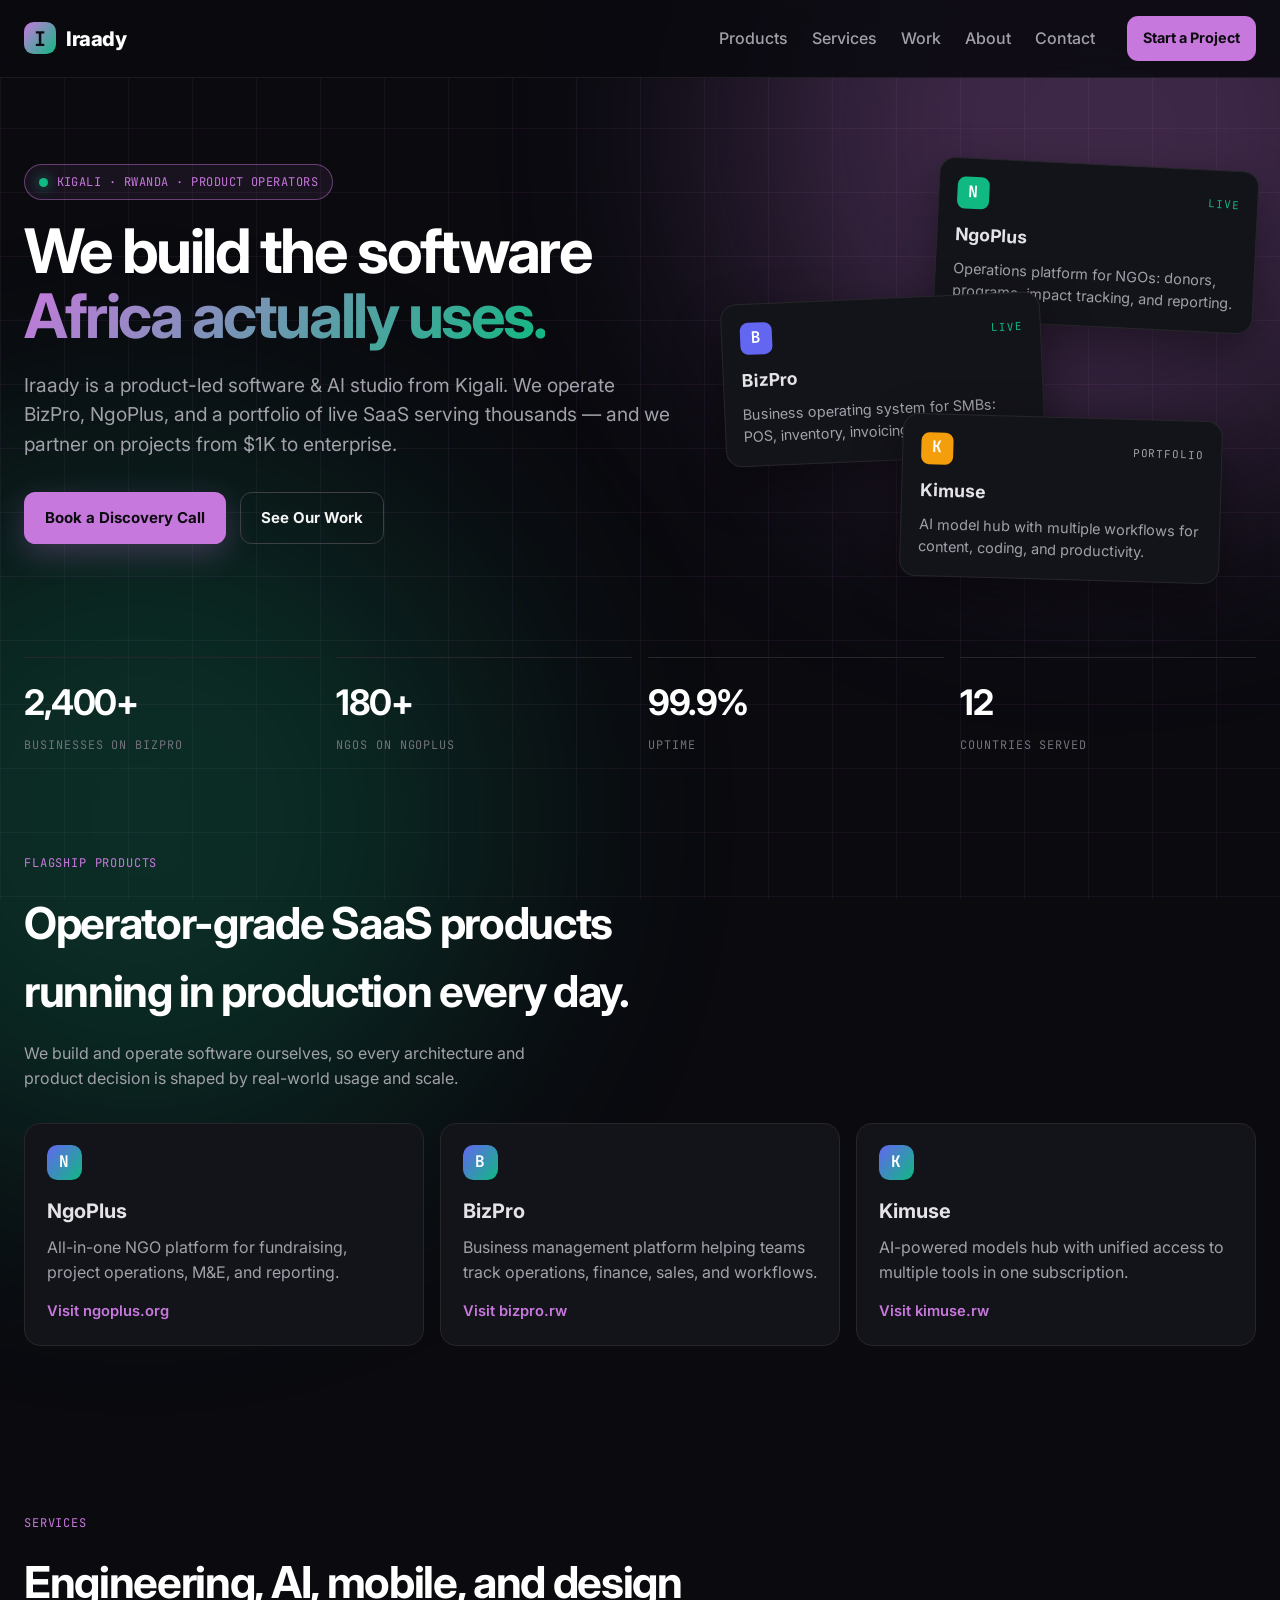
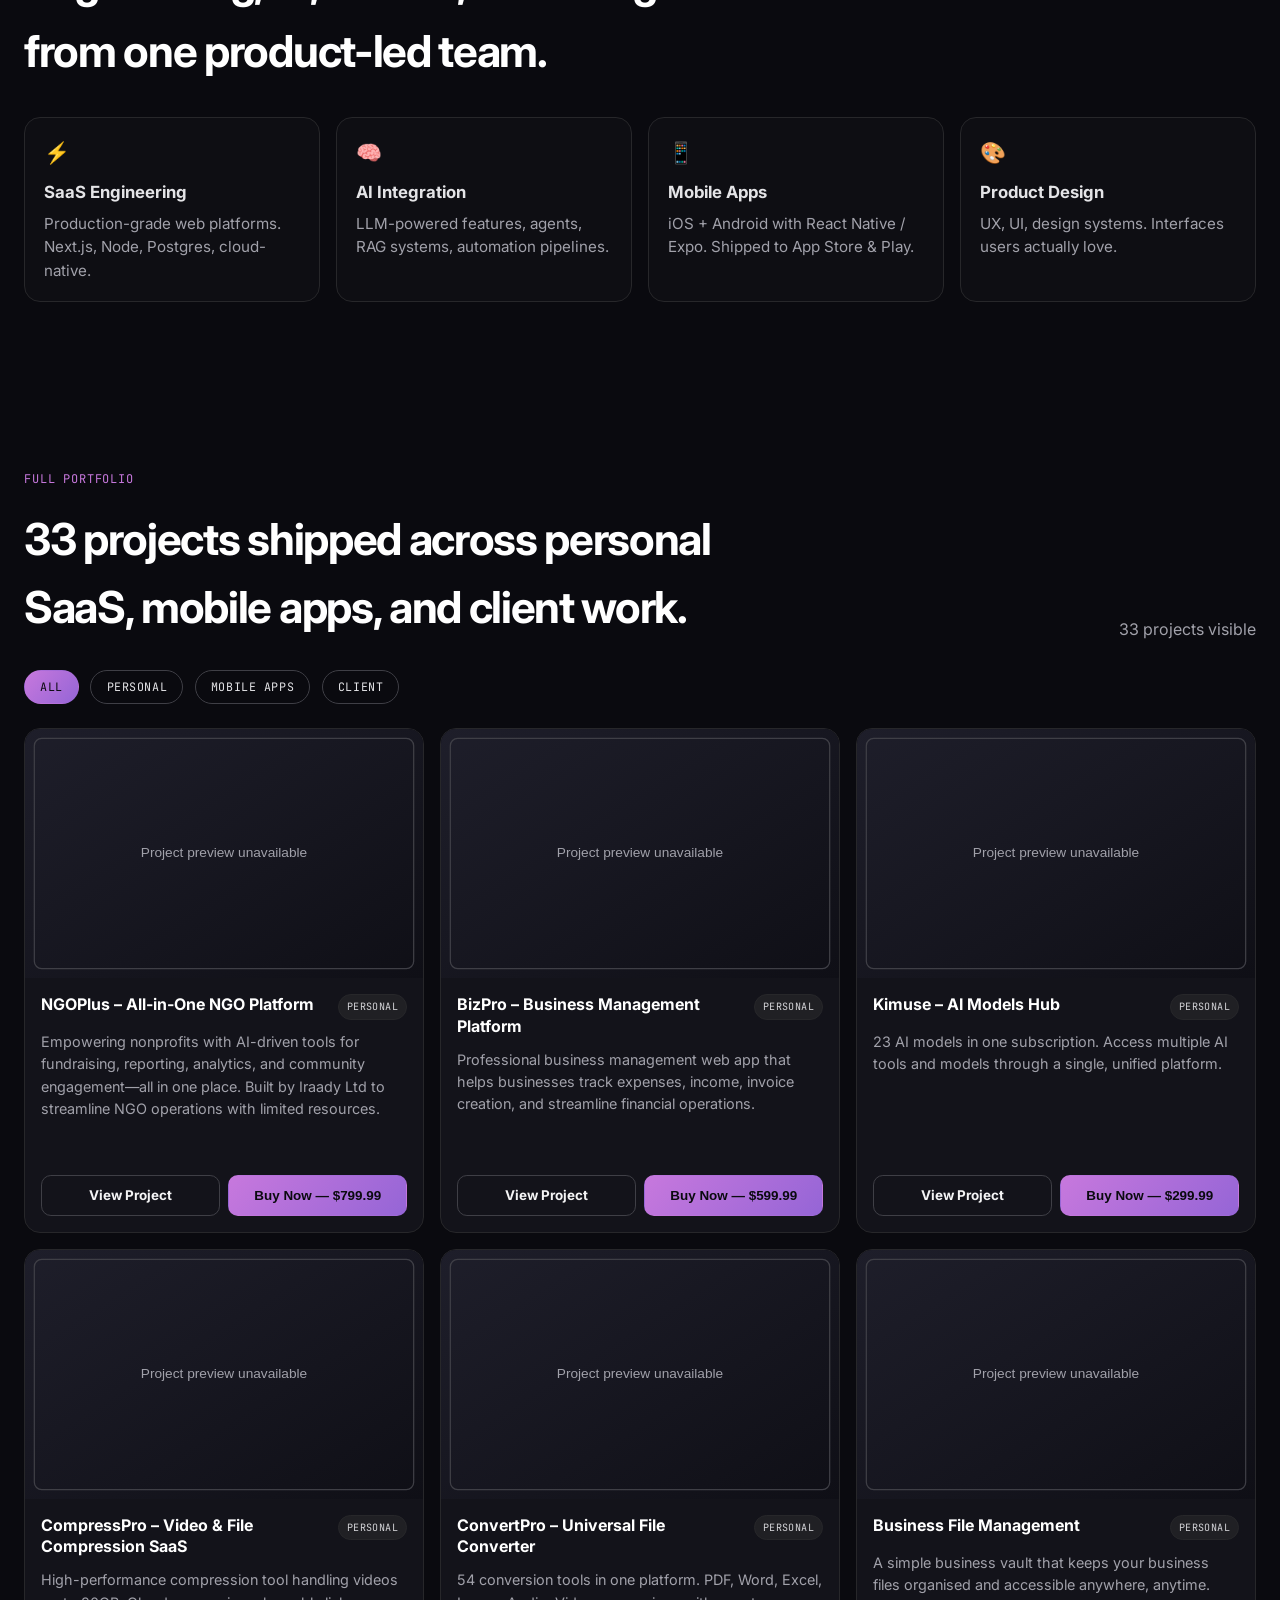
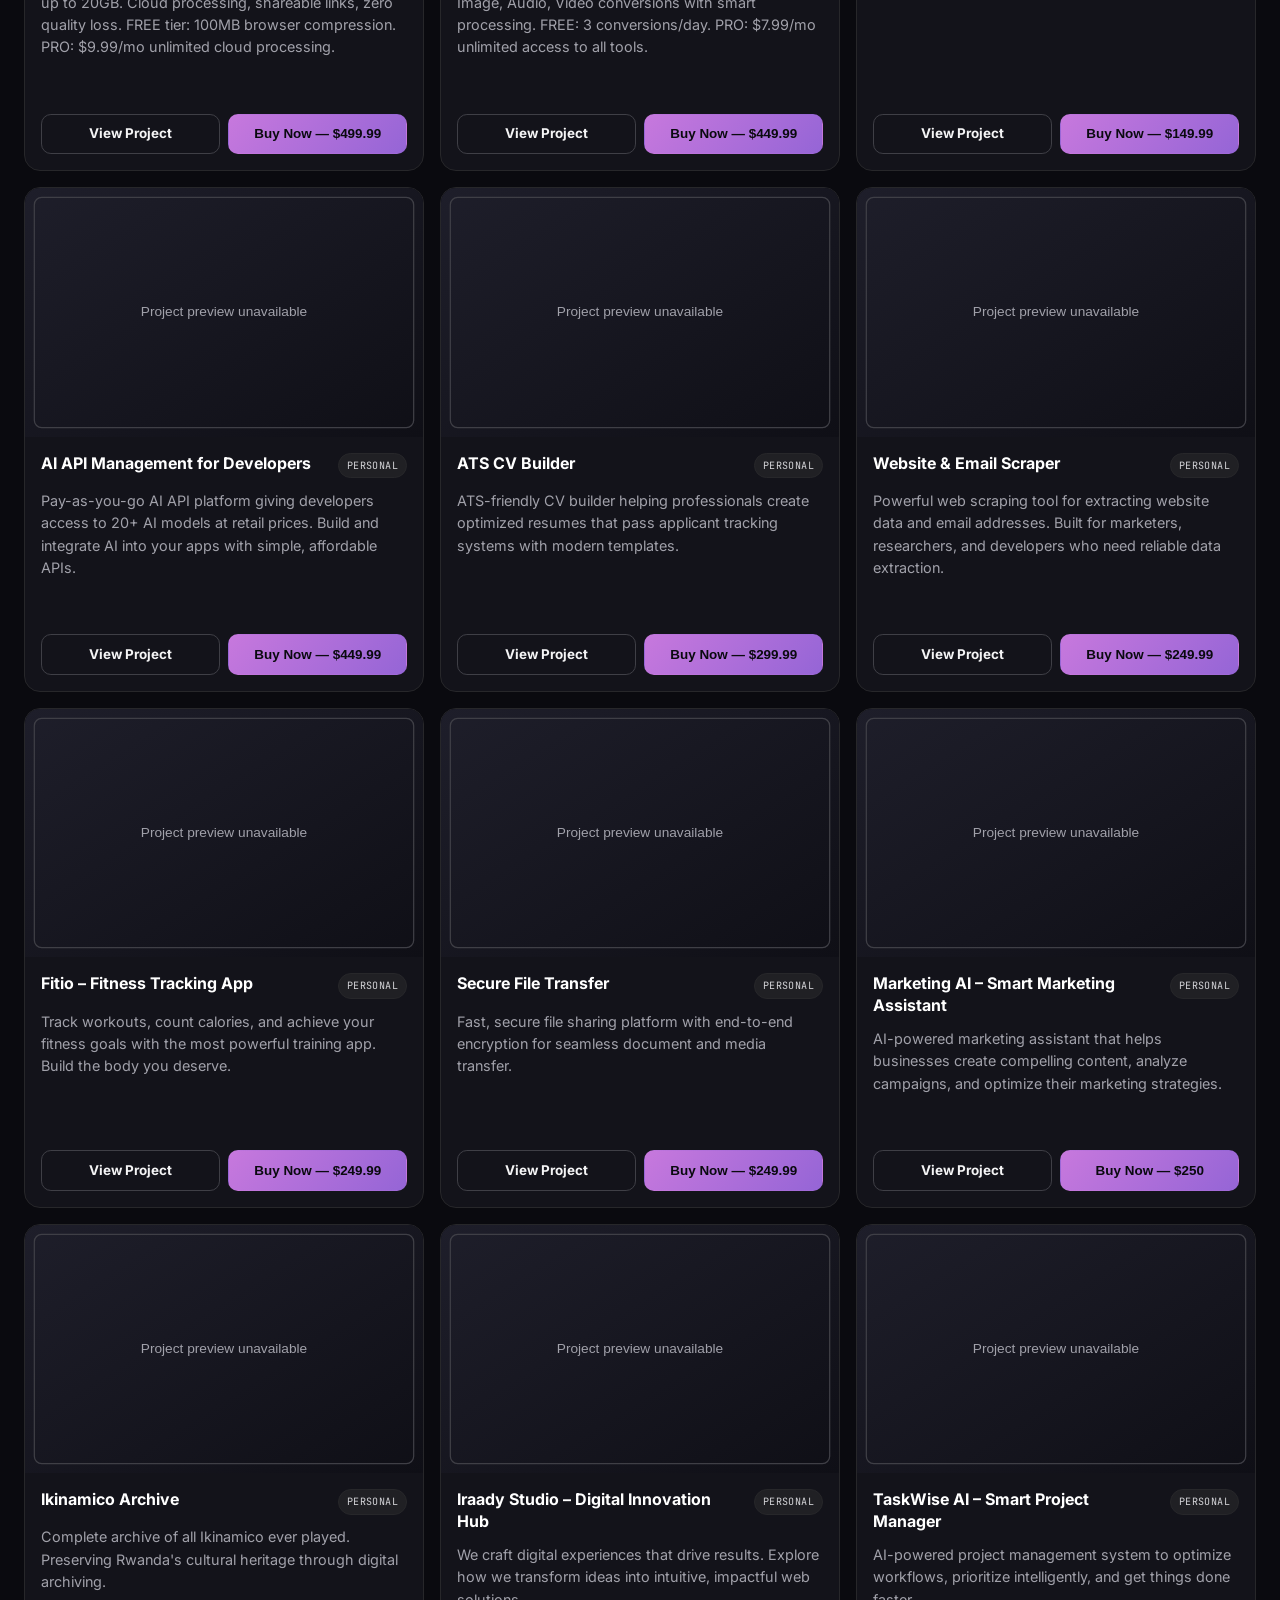
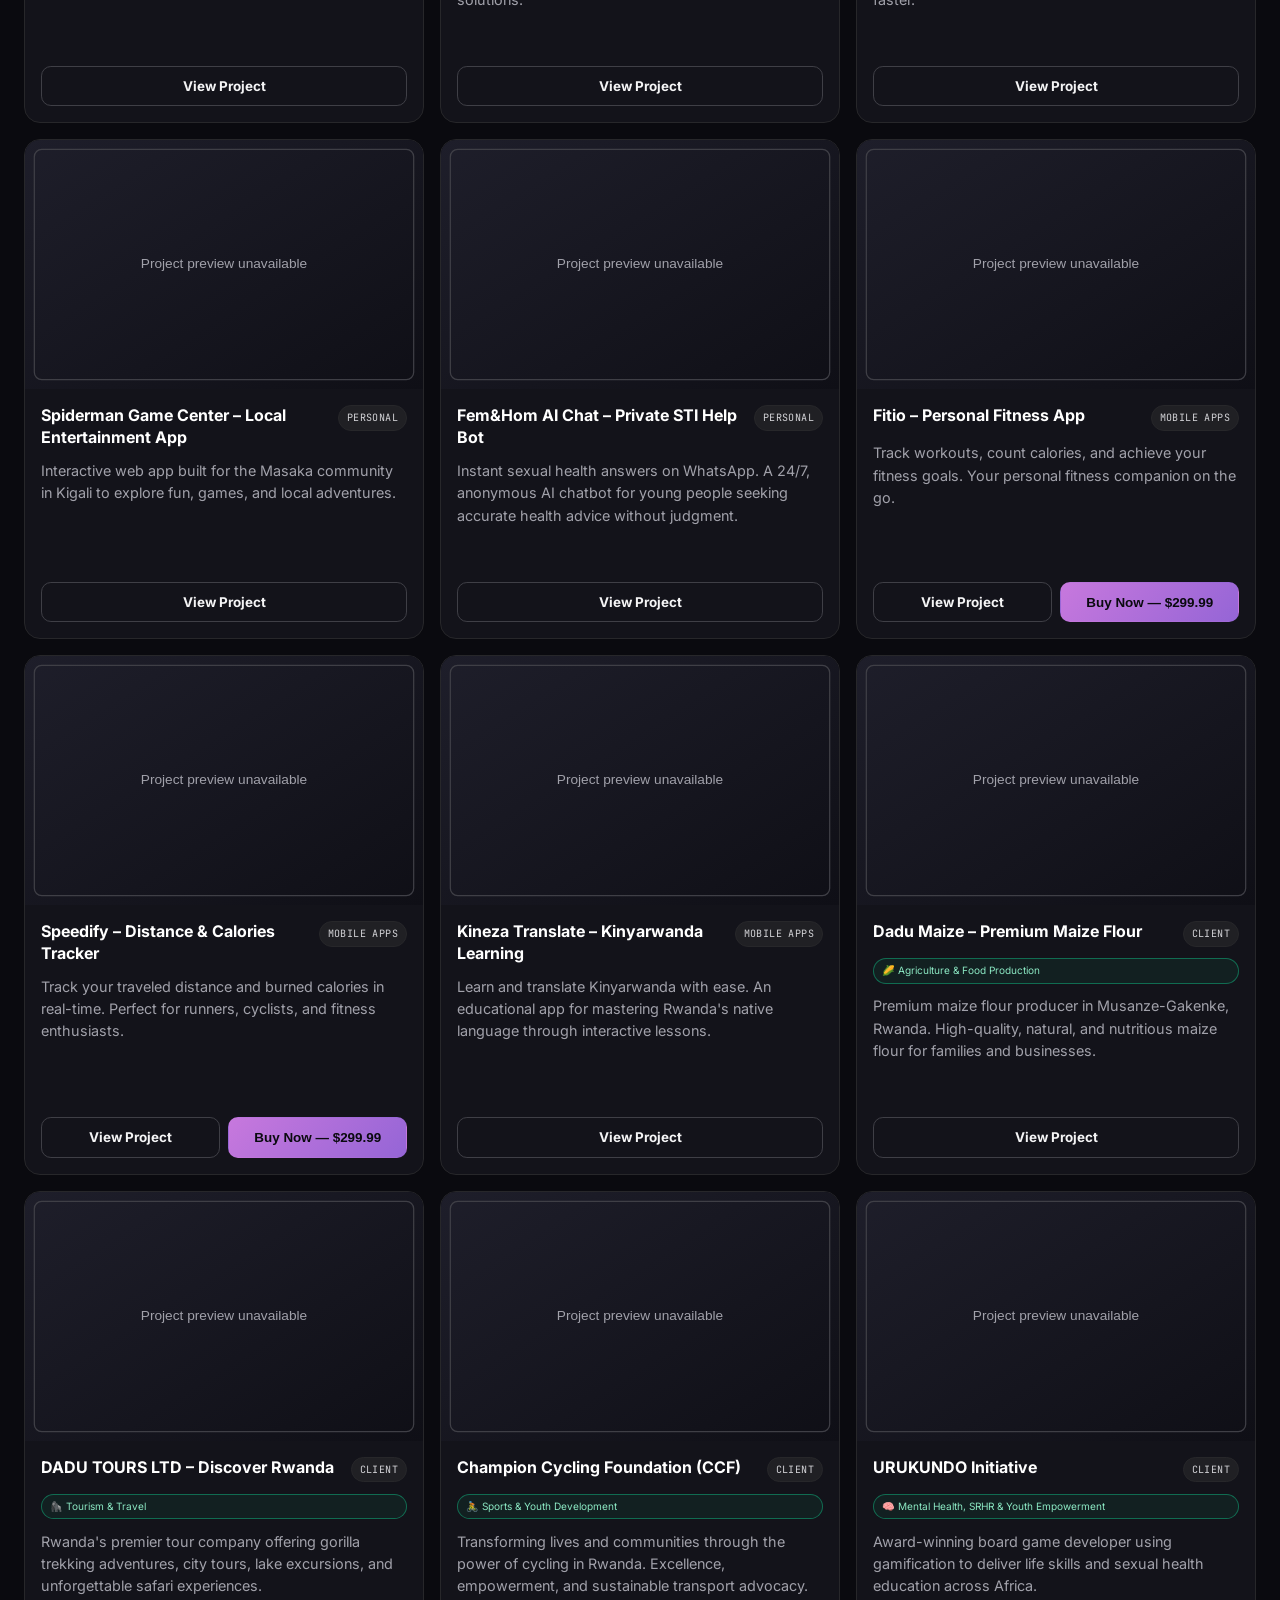
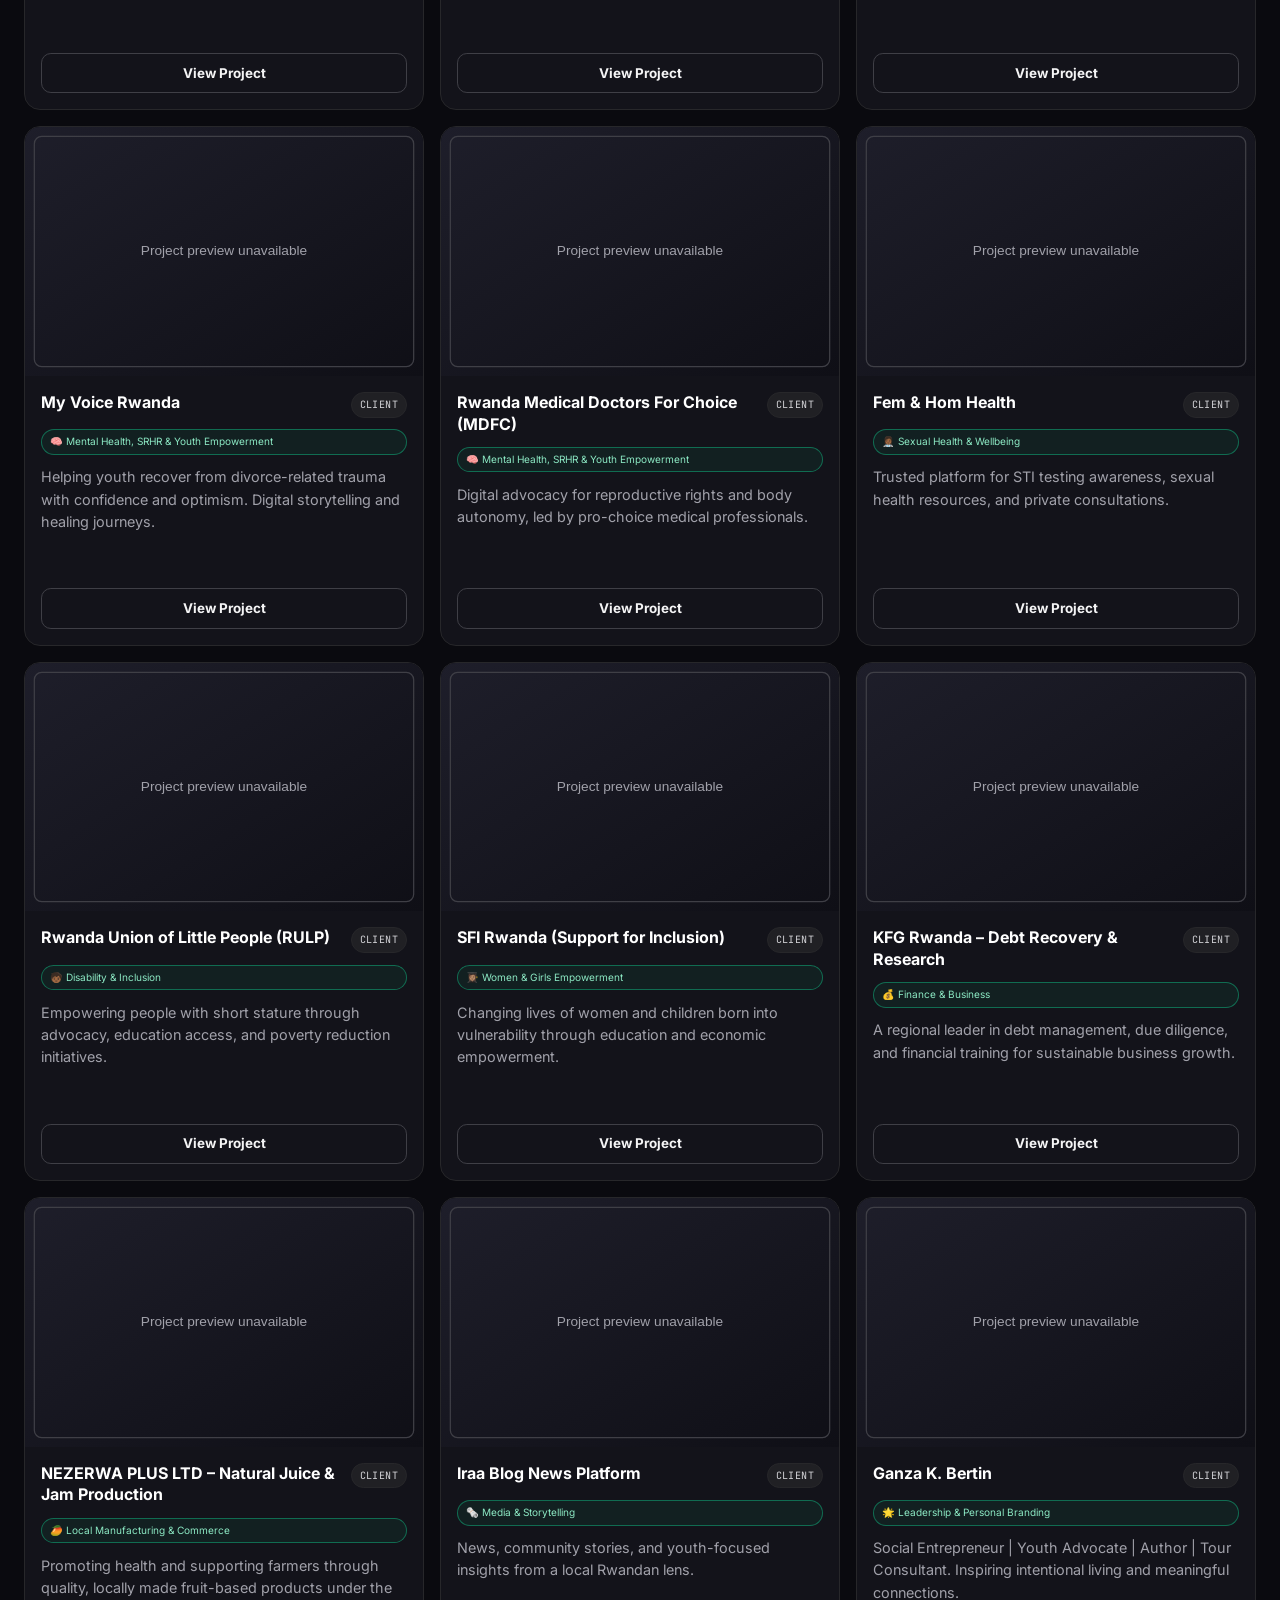
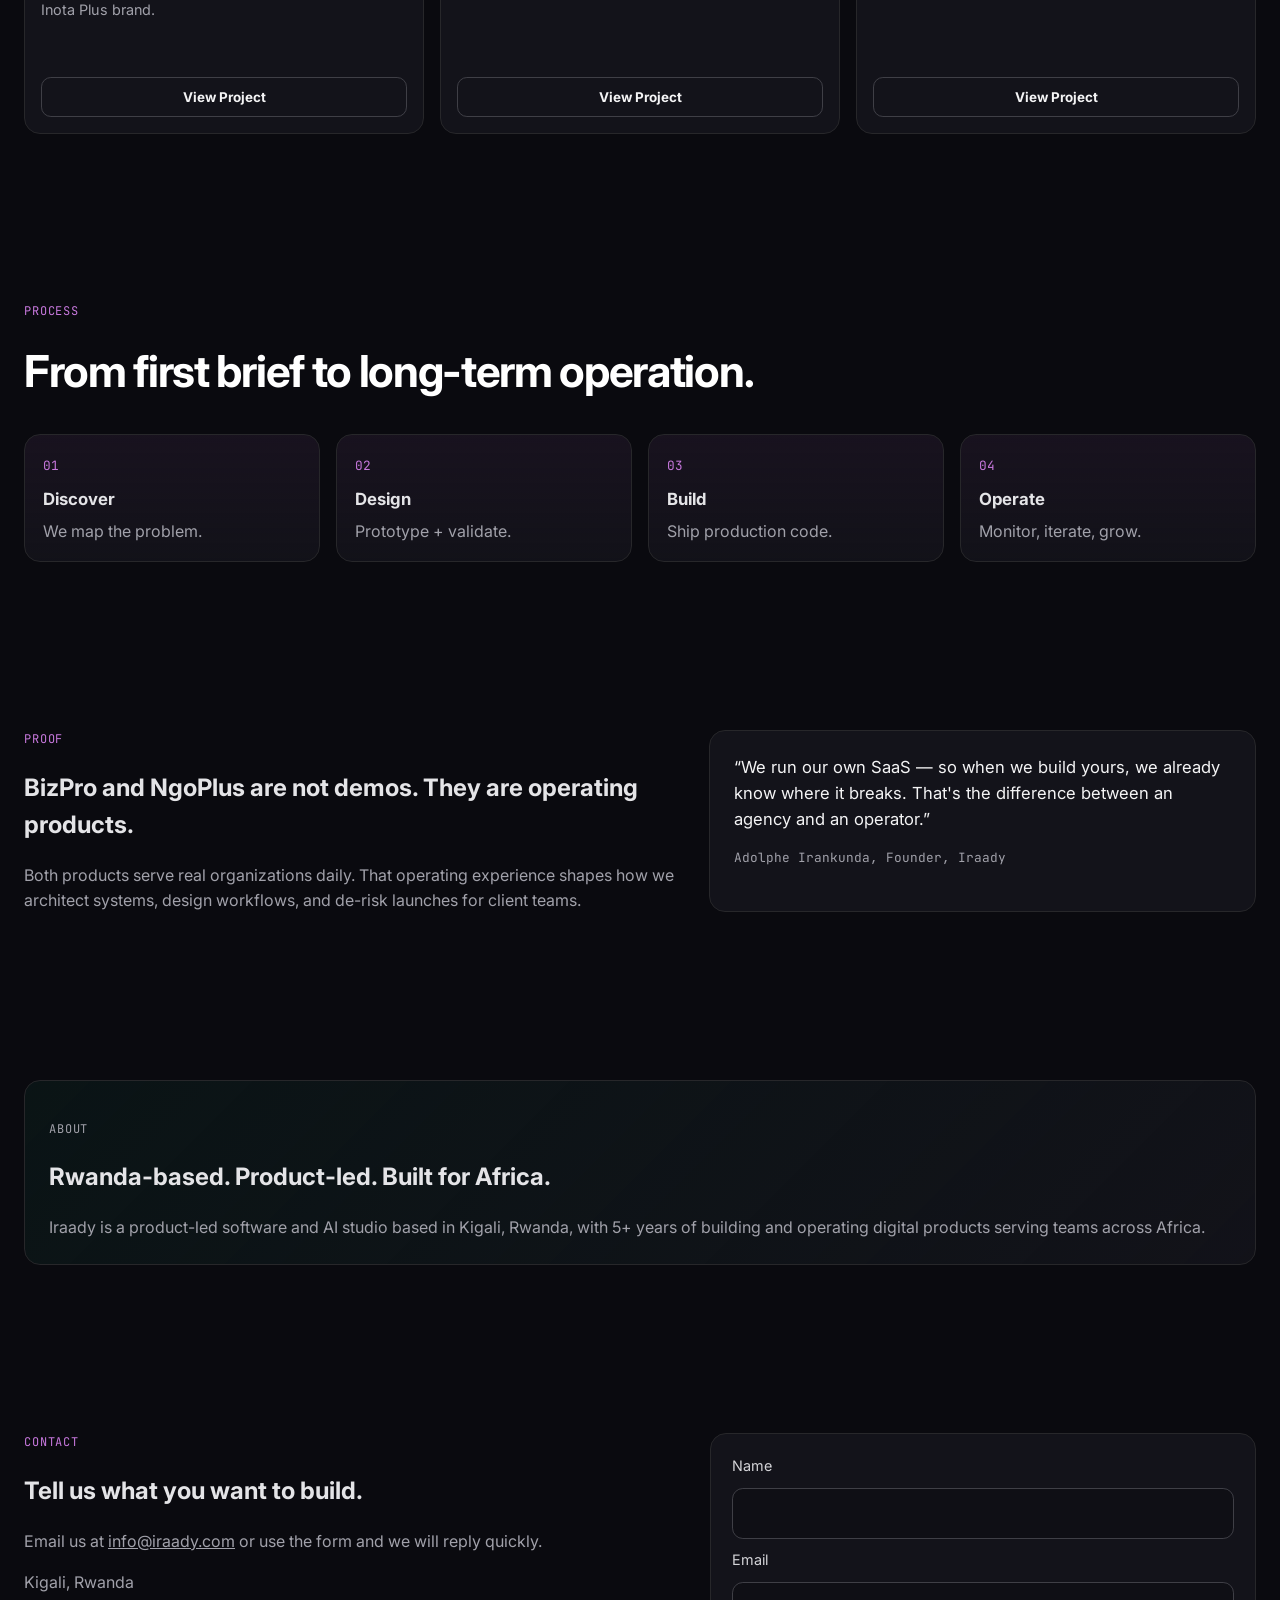
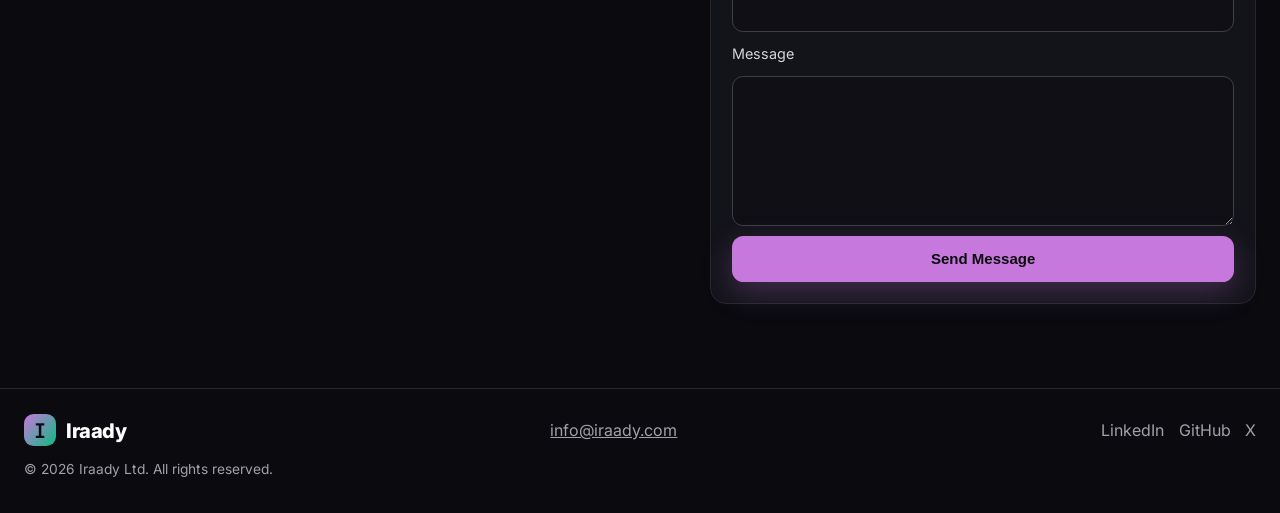
==== site-a-dark/index.html @ 5941754b "build both sites" ====
<!DOCTYPE html>
<html lang="en">
<head>
  <meta charset="UTF-8" />
  <meta name="viewport" content="width=device-width, initial-scale=1.0" />
  <title>Iraady | Dark Operator</title>
  <meta name="description" content="Iraady builds software and AI products used across Africa. Explore flagship SaaS, services, and source code projects." />
  <link rel="preconnect" href="https://fonts.googleapis.com" />
  <link rel="preconnect" href="https://fonts.gstatic.com" crossorigin />
  <link href="https://fonts.googleapis.com/css2?family=Inter:wght@400;500;600;700;800&family=JetBrains+Mono:wght@400;500&display=swap" rel="stylesheet" />
  <link rel="stylesheet" href="styles.css" />
</head>
<body>
  <div class="bg-grid" aria-hidden="true"></div>
  <div class="bg-glow bg-glow-violet" aria-hidden="true"></div>
  <div class="bg-glow bg-glow-emerald" aria-hidden="true"></div>

  <header class="site-header" id="top">
    <div class="container">
      <nav class="site-nav" aria-label="Main navigation">
        <a class="brand" href="#top" aria-label="Iraady home">
          <span class="brand-mark" aria-hidden="true">I</span>
          <span class="brand-text">Iraady</span>
        </a>
        <button class="nav-toggle" type="button" aria-expanded="false" aria-controls="nav-links">Menu</button>
        <div class="nav-links" id="nav-links">
          <a href="#products">Products</a>
          <a href="#services">Services</a>
          <a href="#work">Work</a>
          <a href="#about">About</a>
          <a href="#contact">Contact</a>
        </div>
        <a class="nav-cta" href="#contact">Start a Project</a>
      </nav>
    </div>
  </header>

  <main>
    <section class="hero" id="hero">
      <div class="container hero-grid">
        <div class="hero-copy">
          <p class="eyebrow"><span class="live-dot" aria-hidden="true"></span>Kigali · Rwanda · Product Operators</p>
          <h1>We build the software <span>Africa actually uses.</span></h1>
          <p class="hero-sub">Iraady is a product-led software &amp; AI studio from Kigali. We operate BizPro, NgoPlus, and a portfolio of live SaaS serving thousands — and we partner on projects from $1K to enterprise.</p>
          <div class="hero-actions">
            <a class="btn btn-primary" href="#contact">Book a Discovery Call</a>
            <a class="btn btn-ghost" href="#work">See Our Work</a>
          </div>
        </div>
        <div class="hero-stack" aria-label="Flagship product snapshot">
          <article class="stack-card card-ngo">
            <header>
              <span class="stack-icon">N</span>
              <span class="stack-state">Live</span>
            </header>
            <h2>NgoPlus</h2>
            <p>Operations platform for NGOs: donors, programs, impact tracking, and reporting.</p>
          </article>
          <article class="stack-card card-biz">
            <header>
              <span class="stack-icon">B</span>
              <span class="stack-state">Live</span>
            </header>
            <h2>BizPro</h2>
            <p>Business operating system for SMBs: POS, inventory, invoicing, and payroll.</p>
          </article>
          <article class="stack-card card-kimuse">
            <header>
              <span class="stack-icon">K</span>
              <span class="stack-state muted">Portfolio</span>
            </header>
            <h2>Kimuse</h2>
            <p>AI model hub with multiple workflows for content, coding, and productivity.</p>
          </article>
        </div>
      </div>
    </section>

    <section class="metrics" aria-label="Live business metrics">
      <div class="container metric-grid">
        <article class="metric">
          <h2>2,400+</h2>
          <p>Businesses on BizPro</p>
        </article>
        <article class="metric">
          <h2>180+</h2>
          <p>NGOs on NgoPlus</p>
        </article>
        <article class="metric">
          <h2>99.9%</h2>
          <p>Uptime</p>
        </article>
        <article class="metric">
          <h2>12</h2>
          <p>Countries served</p>
        </article>
      </div>
    </section>

    <section class="section" id="products" aria-labelledby="products-title">
      <div class="container">
        <p class="section-label">Flagship Products</p>
        <div class="section-head">
          <h2 id="products-title">Operator-grade SaaS products running in production every day.</h2>
          <p>We build and operate software ourselves, so every architecture and product decision is shaped by real-world usage and scale.</p>
        </div>
        <div class="products-grid">
          <article class="product-card">
            <div class="product-logo">N</div>
            <h3>NgoPlus</h3>
            <p>All-in-one NGO platform for fundraising, project operations, M&amp;E, and reporting.</p>
            <a href="https://ngoplus.org" target="_blank" rel="noopener noreferrer">Visit ngoplus.org</a>
          </article>
          <article class="product-card">
            <div class="product-logo">B</div>
            <h3>BizPro</h3>
            <p>Business management platform helping teams track operations, finance, sales, and workflows.</p>
            <a href="https://bizpro.rw" target="_blank" rel="noopener noreferrer">Visit bizpro.rw</a>
          </article>
          <article class="product-card">
            <div class="product-logo">K</div>
            <h3>Kimuse</h3>
            <p>AI-powered models hub with unified access to multiple tools in one subscription.</p>
            <a href="https://kimuse.rw" target="_blank" rel="noopener noreferrer">Visit kimuse.rw</a>
          </article>
        </div>
      </div>
    </section>

    <section class="section" id="services" aria-labelledby="services-title">
      <div class="container">
        <p class="section-label">Services</p>
        <div class="section-head">
          <h2 id="services-title">Engineering, AI, mobile, and design from one product-led team.</h2>
        </div>
        <div class="services-grid">
          <article class="service-card">
            <span class="service-icon" aria-hidden="true">⚡</span>
            <h3>SaaS Engineering</h3>
            <p>Production-grade web platforms. Next.js, Node, Postgres, cloud-native.</p>
          </article>
          <article class="service-card">
            <span class="service-icon" aria-hidden="true">🧠</span>
            <h3>AI Integration</h3>
            <p>LLM-powered features, agents, RAG systems, automation pipelines.</p>
          </article>
          <article class="service-card">
            <span class="service-icon" aria-hidden="true">📱</span>
            <h3>Mobile Apps</h3>
            <p>iOS + Android with React Native / Expo. Shipped to App Store &amp; Play.</p>
          </article>
          <article class="service-card">
            <span class="service-icon" aria-hidden="true">🎨</span>
            <h3>Product Design</h3>
            <p>UX, UI, design systems. Interfaces users actually love.</p>
          </article>
        </div>
      </div>
    </section>

    <section class="section portfolio" id="work" aria-labelledby="work-title">
      <div class="container">
        <p class="section-label">Full Portfolio</p>
        <div class="section-head">
          <h2 id="work-title">33 projects shipped across personal SaaS, mobile apps, and client work.</h2>
          <p><span data-project-count>33</span> projects visible</p>
        </div>

        <div class="filter-tabs" role="tablist" aria-label="Project group filters" data-filter-tabs></div>

        <div class="project-grid" data-project-grid></div>
      </div>
    </section>

    <section class="section" id="process" aria-labelledby="process-title">
      <div class="container">
        <p class="section-label">Process</p>
        <div class="section-head">
          <h2 id="process-title">From first brief to long-term operation.</h2>
        </div>
        <ol class="process-grid">
          <li>
            <h3>Discover</h3>
            <p>We map the problem.</p>
          </li>
          <li>
            <h3>Design</h3>
            <p>Prototype + validate.</p>
          </li>
          <li>
            <h3>Build</h3>
            <p>Ship production code.</p>
          </li>
          <li>
            <h3>Operate</h3>
            <p>Monitor, iterate, grow.</p>
          </li>
        </ol>
      </div>
    </section>

    <section class="section" id="proof" aria-labelledby="proof-title">
      <div class="container proof-grid">
        <div>
          <p class="section-label">Proof</p>
          <h2 id="proof-title">BizPro and NgoPlus are not demos. They are operating products.</h2>
          <p class="proof-copy">Both products serve real organizations daily. That operating experience shapes how we architect systems, design workflows, and de-risk launches for client teams.</p>
        </div>
        <blockquote class="testimonial">
          <p>“We run our own SaaS — so when we build yours, we already know where it breaks. That's the difference between an agency and an operator.”</p>
          <cite>Adolphe Irankunda, Founder, Iraady</cite>
        </blockquote>
      </div>
    </section>

    <section class="section" id="about" aria-labelledby="about-title">
      <div class="container about-box">
        <p class="section-label">About</p>
        <h2 id="about-title">Rwanda-based. Product-led. Built for Africa.</h2>
        <p>Iraady is a product-led software and AI studio based in Kigali, Rwanda, with 5+ years of building and operating digital products serving teams across Africa.</p>
      </div>
    </section>

    <section class="section" id="contact" aria-labelledby="contact-title">
      <div class="container contact-grid">
        <div>
          <p class="section-label">Contact</p>
          <h2 id="contact-title">Tell us what you want to build.</h2>
          <p class="contact-copy">Email us at <a href="mailto:info@iraady.com">info@iraady.com</a> or use the form and we will reply quickly.</p>
          <p class="contact-meta">Kigali, Rwanda</p>
        </div>
        <form class="contact-form" id="contact-form" action="mailto:info@iraady.com" method="post" enctype="text/plain">
          <label for="contact-name">Name</label>
          <input id="contact-name" name="name" type="text" required />

          <label for="contact-email">Email</label>
          <input id="contact-email" name="email" type="email" required />

          <label for="contact-message">Message</label>
          <textarea id="contact-message" name="message" rows="5" required></textarea>

          <button type="submit" class="btn btn-primary">Send Message</button>
        </form>
      </div>
    </section>
  </main>

  <footer class="site-footer">
    <div class="container footer-grid">
      <a class="brand" href="#top" aria-label="Iraady home">
        <span class="brand-mark" aria-hidden="true">I</span>
        <span class="brand-text">Iraady</span>
      </a>
      <p><a href="mailto:info@iraady.com">info@iraady.com</a></p>
      <div class="footer-links" aria-label="Social links">
        <a href="https://www.linkedin.com" target="_blank" rel="noopener noreferrer">LinkedIn</a>
        <a href="https://github.com" target="_blank" rel="noopener noreferrer">GitHub</a>
        <a href="https://x.com" target="_blank" rel="noopener noreferrer">X</a>
      </div>
      <p class="copyright">© <span id="current-year"></span> Iraady Ltd. All rights reserved.</p>
    </div>
  </footer>

  <div class="modal" id="checkout-modal" aria-hidden="true" role="dialog" aria-modal="true" aria-labelledby="checkout-title">
    <div class="modal-backdrop" data-modal-close></div>
    <div class="modal-panel">
      <button class="modal-close" type="button" aria-label="Close checkout" data-modal-close>×</button>
      <p class="modal-label">Secure Checkout</p>
      <h2 id="checkout-title">Buy project source code</h2>
      <p class="modal-sub" id="checkout-project">Complete this form to continue to Flutterwave.</p>
      <form id="checkout-form" class="checkout-form">
        <label for="checkout-name">Full name</label>
        <input id="checkout-name" name="name" type="text" autocomplete="name" required />

        <label for="checkout-email">Email</label>
        <input id="checkout-email" name="email" type="email" autocomplete="email" required />

        <label for="checkout-phone">Phone number</label>
        <input id="checkout-phone" name="phone" type="tel" autocomplete="tel" required />

        <button type="submit" class="btn btn-primary" id="checkout-submit">Continue to Payment</button>
      </form>
    </div>
  </div>

  <script id="projects-data" type="application/json">
[
  {
    "id": "ngoplus",
    "group": "Personal",
    "name": "NGOPlus – All-in-One NGO Platform",
    "url": "https://ngoplus.org",
    "description": "Empowering nonprofits with AI-driven tools for fundraising, reporting, analytics, and community engagement—all in one place. Built by Iraady Ltd to streamline NGO operations with limited resources.",
    "image": "https://api.microlink.io/?url=https://ngoplus.org&screenshot=true&meta=false&embed=screenshot.url",
    "techs": [],
    "hasImage": true,
    "price": 799.99
  },
  {
    "id": "bizpro",
    "group": "Personal",
    "name": "BizPro – Business Management Platform",
    "url": "https://bizpro.rw",
    "description": "Professional business management web app that helps businesses track expenses, income, invoice creation, and streamline financial operations.",
    "image": "https://api.microlink.io/?url=https://bizpro.rw&screenshot=true&meta=false&embed=screenshot.url",
    "techs": [],
    "hasImage": true,
    "price": 599.99
  },
  {
    "id": "kimuse",
    "group": "Personal",
    "name": "Kimuse – AI Models Hub",
    "url": "https://kimuse.rw",
    "description": "23 AI models in one subscription. Access multiple AI tools and models through a single, unified platform.",
    "image": "https://api.microlink.io/?url=https://kimuse.rw&screenshot=true&meta=false&embed=screenshot.url",
    "techs": [],
    "hasImage": true,
    "price": 299.99
  },
  {
    "id": "compresspro",
    "group": "Personal",
    "name": "CompressPro – Video & File Compression SaaS",
    "url": "https://compresspro.iraady.com",
    "description": "High-performance compression tool handling videos up to 20GB. Cloud processing, shareable links, zero quality loss. FREE tier: 100MB browser compression. PRO: $9.99/mo unlimited cloud processing.",
    "image": "https://api.microlink.io/?url=https://compresspro.iraady.com&screenshot=true&meta=false&embed=screenshot.url",
    "techs": [],
    "hasImage": true,
    "price": 499.99
  },
  {
    "id": "convertpro",
    "group": "Personal",
    "name": "ConvertPro – Universal File Converter",
    "url": "https://convertpro.iraady.com",
    "description": "54 conversion tools in one platform. PDF, Word, Excel, Image, Audio, Video conversions with smart processing. FREE: 3 conversions/day. PRO: $7.99/mo unlimited access to all tools.",
    "image": "https://api.microlink.io/?url=https://convertpro.iraady.com&screenshot=true&meta=false&embed=screenshot.url",
    "techs": [],
    "hasImage": true,
    "price": 449.99
  },
  {
    "id": "vaultiraady",
    "group": "Personal",
    "name": "Business File Management",
    "url": "https://vault.iraady.com/",
    "description": "A simple business vault that keeps your business files organised and accessible anywhere, anytime.",
    "image": "https://api.microlink.io/?url=https://vault.iraady.com/&screenshot=true&meta=false&embed=screenshot.url",
    "techs": [],
    "hasImage": true,
    "price": 149.99
  },
  {
    "id": "apiiraady",
    "group": "Personal",
    "name": "AI API Management for Developers",
    "url": "https://api.iraady.com",
    "description": "Pay-as-you-go AI API platform giving developers access to 20+ AI models at retail prices. Build and integrate AI into your apps with simple, affordable APIs.",
    "image": "https://api.microlink.io/?url=https://api.iraady.com&screenshot=true&meta=false&embed=screenshot.url",
    "techs": [],
    "hasImage": true,
    "price": 449.99
  },
  {
    "id": "cviraady",
    "group": "Personal",
    "name": "ATS CV Builder",
    "url": "https://cv.iraady.com",
    "description": "ATS-friendly CV builder helping professionals create optimized resumes that pass applicant tracking systems with modern templates.",
    "image": "https://api.microlink.io/?url=https://cv.iraady.com&screenshot=true&meta=false&embed=screenshot.url",
    "techs": [],
    "hasImage": true,
    "price": 299.99
  },
  {
    "id": "scrapeiraady",
    "group": "Personal",
    "name": "Website & Email Scraper",
    "url": "https://scrape.iraady.com/",
    "description": "Powerful web scraping tool for extracting website data and email addresses. Built for marketers, researchers, and developers who need reliable data extraction.",
    "image": "https://api.microlink.io/?url=https://scrape.iraady.com/&screenshot=true&meta=false&embed=screenshot.url",
    "techs": [],
    "hasImage": true,
    "price": 249.99
  },
  {
    "id": "fitio",
    "group": "Personal",
    "name": "Fitio – Fitness Tracking App",
    "url": "https://fitio.iraady.com/",
    "description": "Track workouts, count calories, and achieve your fitness goals with the most powerful training app. Build the body you deserve.",
    "image": "https://api.microlink.io/?url=https://fitio.iraady.com/&screenshot=true&meta=false&embed=screenshot.url",
    "techs": [],
    "hasImage": true,
    "price": 249.99
  },
  {
    "id": "transferiraady",
    "group": "Personal",
    "name": "Secure File Transfer",
    "url": "https://transfer.iraady.com",
    "description": "Fast, secure file sharing platform with end-to-end encryption for seamless document and media transfer.",
    "image": "https://api.microlink.io/?url=https://transfer.iraady.com&screenshot=true&meta=false&embed=screenshot.url",
    "techs": [],
    "hasImage": true,
    "price": 249.99
  },
  {
    "id": "marketingai",
    "group": "Personal",
    "name": "Marketing AI – Smart Marketing Assistant",
    "url": "https://marketingai.iraady.com/",
    "description": "AI-powered marketing assistant that helps businesses create compelling content, analyze campaigns, and optimize their marketing strategies.",
    "image": "https://api.microlink.io/?url=https://marketingai.iraady.com/&screenshot=true&meta=false&embed=screenshot.url",
    "techs": [],
    "hasImage": true,
    "price": 250
  },
  {
    "id": "ikinamico",
    "group": "Personal",
    "name": "Ikinamico Archive",
    "url": "https://ikinamico.iraady.com/",
    "description": "Complete archive of all Ikinamico ever played. Preserving Rwanda's cultural heritage through digital archiving.",
    "image": "https://api.microlink.io/?url=https://ikinamico.iraady.com/&screenshot=true&meta=false&embed=screenshot.url",
    "techs": [],
    "hasImage": true
  },
  {
    "id": "iraadystudio",
    "group": "Personal",
    "name": "Iraady Studio – Digital Innovation Hub",
    "url": "https://iraady.app.kimuse.rw",
    "description": "We craft digital experiences that drive results. Explore how we transform ideas into intuitive, impactful web solutions.",
    "image": "https://api.microlink.io/?url=https://iraady.app.kimuse.rw&screenshot=true&meta=false&embed=screenshot.url",
    "techs": [],
    "hasImage": true
  },
  {
    "id": "taskwiseai",
    "group": "Personal",
    "name": "TaskWise AI – Smart Project Manager",
    "url": "https://task-wise-ai-production.vercel.app",
    "description": "AI-powered project management system to optimize workflows, prioritize intelligently, and get things done faster.",
    "image": "https://api.microlink.io/?url=https://task-wise-ai-production.vercel.app&screenshot=true&meta=false&embed=screenshot.url",
    "techs": [],
    "hasImage": true
  },
  {
    "id": "spidermangame",
    "group": "Personal",
    "name": "Spiderman Game Center – Local Entertainment App",
    "url": "https://spiderman-masaka.vercel.app",
    "description": "Interactive web app built for the Masaka community in Kigali to explore fun, games, and local adventures.",
    "image": "https://api.microlink.io/?url=https://spiderman-masaka.vercel.app&screenshot=true&meta=false&embed=screenshot.url",
    "techs": [],
    "hasImage": true
  },
  {
    "id": "femhomchat",
    "group": "Personal",
    "name": "Fem&Hom AI Chat – Private STI Help Bot",
    "url": "https://landingpagechatbot-k587arcm7-adolphe-irankundas-projects.vercel.app/",
    "description": "Instant sexual health answers on WhatsApp. A 24/7, anonymous AI chatbot for young people seeking accurate health advice without judgment.",
    "image": "https://api.microlink.io/?url=https://landingpagechatbot-k587arcm7-adolphe-irankundas-projects.vercel.app/&screenshot=true&meta=false&embed=screenshot.url",
    "techs": [],
    "hasImage": true
  },
  {
    "id": "fitio-mobile",
    "group": "Mobile Apps",
    "name": "Fitio – Personal Fitness App",
    "url": "https://play.google.com/store/apps/details?id=com.fitio.app",
    "description": "Track workouts, count calories, and achieve your fitness goals. Your personal fitness companion on the go.",
    "image": "https://api.microlink.io/?url=https://fitio.iraady.com/&screenshot=true&meta=false&embed=screenshot.url",
    "techs": [],
    "hasImage": true,
    "price": 299.99
  },
  {
    "id": "speedify",
    "group": "Mobile Apps",
    "name": "Speedify – Distance & Calories Tracker",
    "url": "https://play.google.com/store/apps/details?id=com.distancetracker.app",
    "description": "Track your traveled distance and burned calories in real-time. Perfect for runners, cyclists, and fitness enthusiasts.",
    "image": "https://api.microlink.io/?url=https://play.google.com/store/apps/details?id=com.distancetracker.app&screenshot=true&meta=false&embed=screenshot.url",
    "techs": [],
    "hasImage": true,
    "price": 299.99
  },
  {
    "id": "kineza",
    "group": "Mobile Apps",
    "name": "Kineza Translate – Kinyarwanda Learning",
    "url": "https://play.google.com/store/apps/details?id=com.adolphe350.kinezaapp",
    "description": "Learn and translate Kinyarwanda with ease. An educational app for mastering Rwanda's native language through interactive lessons.",
    "image": "https://api.microlink.io/?url=https://play.google.com/store/apps/details?id=com.adolphe350.kinezaapp&screenshot=true&meta=false&embed=screenshot.url",
    "techs": [],
    "hasImage": true
  },
  {
    "id": "dadumaize",
    "group": "Client",
    "niche": "🌽 Agriculture & Food Production",
    "name": "Dadu Maize – Premium Maize Flour",
    "url": "https://dadu.iraady.com",
    "description": "Premium maize flour producer in Musanze-Gakenke, Rwanda. High-quality, natural, and nutritious maize flour for families and businesses.",
    "image": "https://api.microlink.io/?url=https://dadu.iraady.com&screenshot=true&meta=false&embed=screenshot.url",
    "techs": [],
    "hasImage": true
  },
  {
    "id": "dadutours",
    "group": "Client",
    "niche": "🦍 Tourism & Travel",
    "name": "DADU TOURS LTD – Discover Rwanda",
    "url": "https://dadutours.iraady.com",
    "description": "Rwanda's premier tour company offering gorilla trekking adventures, city tours, lake excursions, and unforgettable safari experiences.",
    "image": "https://api.microlink.io/?url=https://dadutours.iraady.com&screenshot=true&meta=false&embed=screenshot.url",
    "techs": [],
    "hasImage": true
  },
  {
    "id": "ccfrwanda",
    "group": "Client",
    "niche": "🚴 Sports & Youth Development",
    "name": "Champion Cycling Foundation (CCF)",
    "url": "https://ccfrwanda.iraady.com",
    "description": "Transforming lives and communities through the power of cycling in Rwanda. Excellence, empowerment, and sustainable transport advocacy.",
    "image": "https://api.microlink.io/?url=https://ccfrwanda.iraady.com&screenshot=true&meta=false&embed=screenshot.url",
    "techs": [],
    "hasImage": true
  },
  {
    "id": "urukundo",
    "group": "Client",
    "niche": "🧠 Mental Health, SRHR & Youth Empowerment",
    "name": "URUKUNDO Initiative",
    "url": "https://urukundoinitiative.com",
    "description": "Award-winning board game developer using gamification to deliver life skills and sexual health education across Africa.",
    "image": "https://api.microlink.io/?url=https://urukundoinitiative.com&screenshot=true&meta=false&embed=screenshot.url",
    "techs": [],
    "hasImage": true
  },
  {
    "id": "myvoicerwanda",
    "group": "Client",
    "niche": "🧠 Mental Health, SRHR & Youth Empowerment",
    "name": "My Voice Rwanda",
    "url": "https://myvoice.org.rw",
    "description": "Helping youth recover from divorce-related trauma with confidence and optimism. Digital storytelling and healing journeys.",
    "image": "https://api.microlink.io/?url=https://myvoice.org.rw&screenshot=true&meta=false&embed=screenshot.url",
    "techs": [],
    "hasImage": true
  },
  {
    "id": "mdfc",
    "group": "Client",
    "niche": "🧠 Mental Health, SRHR & Youth Empowerment",
    "name": "Rwanda Medical Doctors For Choice (MDFC)",
    "url": "https://medicaldoctorsforchoice.org",
    "description": "Digital advocacy for reproductive rights and body autonomy, led by pro-choice medical professionals.",
    "image": "https://api.microlink.io/?url=https://medicaldoctorsforchoice.org&screenshot=true&meta=false&embed=screenshot.url",
    "techs": [],
    "hasImage": true
  },
  {
    "id": "femhomhealth",
    "group": "Client",
    "niche": "👩🏾‍⚕️ Sexual Health & Wellbeing",
    "name": "Fem & Hom Health",
    "url": "https://landingpagechatbot-git-main-adolphe-irankundas-projects.vercel.app/",
    "description": "Trusted platform for STI testing awareness, sexual health resources, and private consultations.",
    "image": "https://api.microlink.io/?url=https://landingpagechatbot-git-main-adolphe-irankundas-projects.vercel.app/&screenshot=true&meta=false&embed=screenshot.url",
    "techs": [],
    "hasImage": true
  },
  {
    "id": "rulp",
    "group": "Client",
    "niche": "🧒🏾 Disability & Inclusion",
    "name": "Rwanda Union of Little People (RULP)",
    "url": "https://rulprwanda.org",
    "description": "Empowering people with short stature through advocacy, education access, and poverty reduction initiatives.",
    "image": "https://api.microlink.io/?url=https://rulprwanda.org&screenshot=true&meta=false&embed=screenshot.url",
    "techs": [],
    "hasImage": true
  },
  {
    "id": "sfi",
    "group": "Client",
    "niche": "👩🏽‍🎓 Women & Girls Empowerment",
    "name": "SFI Rwanda (Support for Inclusion)",
    "url": "https://sfirwanda.org",
    "description": "Changing lives of women and children born into vulnerability through education and economic empowerment.",
    "image": "https://api.microlink.io/?url=https://sfirwanda.org&screenshot=true&meta=false&embed=screenshot.url",
    "techs": [],
    "hasImage": true
  },
  {
    "id": "kfgrwanda",
    "group": "Client",
    "niche": "💰 Finance & Business",
    "name": "KFG Rwanda – Debt Recovery & Research",
    "url": "https://kfgrwanda.com",
    "description": "A regional leader in debt management, due diligence, and financial training for sustainable business growth.",
    "image": "https://api.microlink.io/?url=https://kfgrwanda.com&screenshot=true&meta=false&embed=screenshot.url",
    "techs": [],
    "hasImage": true
  },
  {
    "id": "nezerwaplus",
    "group": "Client",
    "niche": "🥭 Local Manufacturing & Commerce",
    "name": "NEZERWA PLUS LTD – Natural Juice & Jam Production",
    "url": "https://nezerwaplus.com",
    "description": "Promoting health and supporting farmers through quality, locally made fruit-based products under the Inota Plus brand.",
    "image": "https://api.microlink.io/?url=https://nezerwaplus.com&screenshot=true&meta=false&embed=screenshot.url",
    "techs": [],
    "hasImage": true
  },
  {
    "id": "iraablog",
    "group": "Client",
    "niche": "🗞️ Media & Storytelling",
    "name": "Iraa Blog News Platform",
    "url": "https://iraablog.com",
    "description": "News, community stories, and youth-focused insights from a local Rwandan lens.",
    "image": "https://api.microlink.io/?url=https://iraablog.com&screenshot=true&meta=false&embed=screenshot.url",
    "techs": [],
    "hasImage": true
  },
  {
    "id": "ganzabertin",
    "group": "Client",
    "niche": "🌟 Leadership & Personal Branding",
    "name": "Ganza K. Bertin",
    "url": "https://bganza.com/",
    "description": "Social Entrepreneur | Youth Advocate | Author | Tour Consultant. Inspiring intentional living and meaningful connections.",
    "image": "https://api.microlink.io/?url=https://bganza.com/&screenshot=true&meta=false&embed=screenshot.url",
    "techs": [],
    "hasImage": true
  }
]
  </script>
  <script src="https://checkout.flutterwave.com/v3.js"></script>
  <script src="app.js" defer></script>
</body>
</html>
---- site-a-dark/styles.css ----
:root {
  --bg: #0a0a0f;
  --card: #13131a;
  --border: #27272a;
  --text: #e4e4e7;
  --muted: #a1a1aa;
  --violet: #c778dd;
  --emerald: #10b981;
  --radius: 16px;
}

* {
  box-sizing: border-box;
}

html {
  scroll-behavior: smooth;
}

body {
  margin: 0;
  font-family: "Inter", sans-serif;
  color: var(--text);
  background: var(--bg);
  line-height: 1.55;
  overflow-x: hidden;
}

a {
  color: inherit;
}

img {
  max-width: 100%;
  display: block;
}

.bg-grid {
  position: fixed;
  inset: 0;
  z-index: -3;
  background-image:
    linear-gradient(rgba(199, 120, 221, 0.07) 1px, transparent 1px),
    linear-gradient(90deg, rgba(199, 120, 221, 0.07) 1px, transparent 1px);
  background-size: 64px 64px;
  pointer-events: none;
}

.bg-glow {
  position: fixed;
  width: 720px;
  height: 720px;
  border-radius: 50%;
  filter: blur(130px);
  opacity: 0.28;
  z-index: -2;
  pointer-events: none;
}

.bg-glow-violet {
  top: -230px;
  right: -180px;
  background: var(--violet);
}

.bg-glow-emerald {
  bottom: -280px;
  left: -220px;
  background: var(--emerald);
  opacity: 0.2;
}

.container {
  width: min(1260px, 100% - 3rem);
  margin: 0 auto;
}

.section {
  padding: 5.25rem 0;
}

.site-header {
  position: sticky;
  top: 0;
  z-index: 50;
  background: rgba(10, 10, 15, 0.88);
  border-bottom: 1px solid rgba(39, 39, 42, 0.7);
  backdrop-filter: blur(10px);
}

.site-nav {
  display: flex;
  align-items: center;
  gap: 1rem;
  padding: 1rem 0;
}

.brand {
  display: inline-flex;
  align-items: center;
  gap: 0.62rem;
  text-decoration: none;
  font-weight: 800;
  letter-spacing: -0.02em;
  font-size: 1.26rem;
  color: #ffffff;
}

.brand-mark {
  width: 2rem;
  height: 2rem;
  border-radius: 0.6rem;
  display: grid;
  place-items: center;
  color: #0a0a0f;
  font-family: "JetBrains Mono", monospace;
  font-weight: 700;
  background: linear-gradient(130deg, var(--violet), var(--emerald));
}

.nav-toggle {
  margin-left: auto;
  background: transparent;
  border: 1px solid var(--border);
  color: var(--text);
  border-radius: 0.6rem;
  padding: 0.45rem 0.75rem;
  font-family: "JetBrains Mono", monospace;
  font-size: 0.74rem;
  letter-spacing: 0.06em;
  text-transform: uppercase;
  display: none;
}

.nav-links {
  margin-left: auto;
  display: flex;
  align-items: center;
  gap: 1.5rem;
}

.nav-links a {
  text-decoration: none;
  color: var(--muted);
  font-weight: 500;
  transition: color 0.2s ease;
}

.nav-links a:hover,
.nav-links a:focus-visible {
  color: #ffffff;
}

.nav-cta {
  margin-left: 1rem;
  background: var(--violet);
  color: #0a0a0f;
  border-radius: 0.7rem;
  text-decoration: none;
  padding: 0.7rem 1rem;
  font-weight: 700;
  font-size: 0.9rem;
  transition: transform 0.2s ease, box-shadow 0.2s ease;
}

.nav-cta:hover,
.nav-cta:focus-visible {
  transform: translateY(-1px);
  box-shadow: 0 12px 24px rgba(199, 120, 221, 0.27);
}

.hero {
  padding: 5.4rem 0 3.4rem;
}

.hero-grid {
  display: grid;
  grid-template-columns: 1.1fr 0.9fr;
  gap: 3rem;
  align-items: start;
}

.eyebrow {
  display: inline-flex;
  align-items: center;
  gap: 0.56rem;
  border: 1px solid rgba(199, 120, 221, 0.45);
  background: rgba(199, 120, 221, 0.08);
  color: var(--violet);
  font-family: "JetBrains Mono", monospace;
  font-size: 0.75rem;
  letter-spacing: 0.04em;
  text-transform: uppercase;
  border-radius: 999px;
  padding: 0.48rem 0.85rem;
  margin: 0 0 1.2rem;
}

.live-dot {
  width: 0.56rem;
  height: 0.56rem;
  background: var(--emerald);
  border-radius: 999px;
  box-shadow: 0 0 14px rgba(16, 185, 129, 0.9);
}

.hero h1 {
  margin: 0;
  font-size: clamp(2.3rem, 4.8vw, 4.3rem);
  line-height: 1.05;
  letter-spacing: -0.04em;
  color: #ffffff;
}

.hero h1 span {
  background: linear-gradient(130deg, var(--violet), var(--emerald));
  -webkit-background-clip: text;
  background-clip: text;
  color: transparent;
}

.hero-sub {
  margin: 1.4rem 0 0;
  max-width: 42rem;
  color: var(--muted);
  font-size: clamp(1rem, 2.2vw, 1.2rem);
}

.hero-actions {
  margin-top: 2rem;
  display: flex;
  gap: 0.9rem;
  flex-wrap: wrap;
}

.btn {
  border: 1px solid transparent;
  border-radius: 0.72rem;
  font-weight: 700;
  text-decoration: none;
  font-size: 0.94rem;
  padding: 0.85rem 1.25rem;
  cursor: pointer;
  transition: transform 0.2s ease, box-shadow 0.2s ease, border-color 0.2s ease;
}

.btn:hover,
.btn:focus-visible {
  transform: translateY(-1px);
}

.btn-primary {
  background: var(--violet);
  color: #0a0a0f;
  box-shadow: 0 10px 30px rgba(199, 120, 221, 0.26);
}

.btn-ghost {
  background: transparent;
  border-color: #3f3f46;
  color: #f4f4f5;
}

.hero-stack {
  position: relative;
  min-height: 26rem;
}

.stack-card {
  position: absolute;
  width: clamp(15.5rem, 29vw, 20rem);
  background: var(--card);
  border: 1px solid var(--border);
  border-radius: 1rem;
  padding: 1.1rem;
  box-shadow: 0 18px 48px rgba(0, 0, 0, 0.4);
}

.stack-card header {
  display: flex;
  justify-content: space-between;
  align-items: center;
  margin-bottom: 0.8rem;
}

.stack-icon {
  width: 2rem;
  height: 2rem;
  border-radius: 0.5rem;
  display: grid;
  place-items: center;
  font-weight: 700;
  color: #ffffff;
  font-family: "JetBrains Mono", monospace;
  background: #27272a;
}

.card-ngo .stack-icon {
  background: #10b981;
}

.card-biz .stack-icon {
  background: #6366f1;
}

.card-kimuse .stack-icon {
  background: #f59e0b;
}

.stack-state {
  font-family: "JetBrains Mono", monospace;
  font-size: 0.68rem;
  text-transform: uppercase;
  letter-spacing: 0.08em;
  color: var(--emerald);
}

.stack-state.muted {
  color: var(--muted);
}

.stack-card h2 {
  margin: 0;
  font-size: 1.1rem;
}

.stack-card p {
  margin: 0.58rem 0 0;
  color: var(--muted);
  font-size: 0.9rem;
}

.card-ngo {
  top: 0;
  right: 0;
  transform: rotate(2.8deg);
}

.card-biz {
  top: 8.4rem;
  left: 0;
  transform: rotate(-2.5deg);
}

.card-kimuse {
  bottom: 0;
  right: 2.2rem;
  transform: rotate(1.6deg);
}

.metrics {
  padding: 1.4rem 0 1rem;
}

.metric-grid {
  display: grid;
  grid-template-columns: repeat(4, minmax(0, 1fr));
  gap: 1rem;
}

.metric {
  border-top: 1px solid var(--border);
  padding-top: 1.1rem;
}

.metric h2 {
  margin: 0;
  font-size: clamp(1.6rem, 3vw, 2.2rem);
  letter-spacing: -0.04em;
  color: #ffffff;
}

.metric p {
  margin: 0.35rem 0 0;
  color: #71717a;
  font-family: "JetBrains Mono", monospace;
  font-size: 0.74rem;
  text-transform: uppercase;
  letter-spacing: 0.08em;
}

.section-label {
  margin: 0;
  color: var(--violet);
  font-family: "JetBrains Mono", monospace;
  text-transform: uppercase;
  letter-spacing: 0.07em;
  font-size: 0.75rem;
}

.section-head {
  display: flex;
  flex-wrap: wrap;
  justify-content: space-between;
  gap: 1rem;
  align-items: flex-end;
  margin-top: 1rem;
}

.section-head h2 {
  margin: 0;
  max-width: 46rem;
  font-size: clamp(1.7rem, 4vw, 2.75rem);
  letter-spacing: -0.03em;
  color: #ffffff;
}

.section-head p {
  margin: 0;
  color: var(--muted);
  max-width: 34rem;
}

.products-grid {
  margin-top: 2rem;
  display: grid;
  grid-template-columns: repeat(3, minmax(0, 1fr));
  gap: 1rem;
}

.product-card {
  background: var(--card);
  border: 1px solid var(--border);
  border-radius: var(--radius);
  padding: 1.35rem;
}

.product-logo {
  width: 2.2rem;
  height: 2.2rem;
  border-radius: 0.65rem;
  display: grid;
  place-items: center;
  font-weight: 700;
  color: #ffffff;
  font-family: "JetBrains Mono", monospace;
  background: linear-gradient(130deg, #6366f1, #10b981);
}

.product-card h3 {
  margin: 0.95rem 0 0;
  font-size: 1.25rem;
}

.product-card p {
  margin: 0.52rem 0 0;
  color: var(--muted);
}

.product-card a {
  margin-top: 1rem;
  display: inline-flex;
  text-decoration: none;
  color: var(--violet);
  font-weight: 600;
  font-size: 0.92rem;
}

.services-grid {
  margin-top: 2rem;
  display: grid;
  grid-template-columns: repeat(4, minmax(0, 1fr));
  gap: 1rem;
}

.service-card {
  border: 1px solid var(--border);
  background: rgba(255, 255, 255, 0.02);
  border-radius: var(--radius);
  padding: 1.2rem;
}

.service-icon {
  font-size: 1.3rem;
}

.service-card h3 {
  margin: 0.6rem 0 0;
  font-size: 1.05rem;
}

.service-card p {
  margin: 0.42rem 0 0;
  color: var(--muted);
  font-size: 0.95rem;
}

.filter-tabs {
  margin-top: 1.8rem;
  display: flex;
  flex-wrap: wrap;
  gap: 0.7rem;
}

.filter-tab {
  border: 1px solid #3f3f46;
  color: var(--text);
  background: transparent;
  border-radius: 999px;
  padding: 0.5rem 0.95rem;
  cursor: pointer;
  font-family: "JetBrains Mono", monospace;
  font-size: 0.73rem;
  letter-spacing: 0.05em;
  text-transform: uppercase;
  transition: border-color 0.2s ease, color 0.2s ease, background 0.2s ease;
}

.filter-tab:hover,
.filter-tab:focus-visible {
  border-color: var(--violet);
  color: #ffffff;
}

.filter-tab[aria-pressed="true"] {
  border-color: transparent;
  background: linear-gradient(130deg, var(--violet), #9565d6);
  color: #0a0a0f;
}

.project-grid {
  margin-top: 1.5rem;
  display: grid;
  grid-template-columns: repeat(3, minmax(0, 1fr));
  gap: 1rem;
}

.work-card {
  background: var(--card);
  border: 1px solid var(--border);
  border-radius: var(--radius);
  overflow: hidden;
  display: flex;
  flex-direction: column;
  min-height: 100%;
}

.work-image-wrap {
  position: relative;
  aspect-ratio: 16 / 10;
  background: #101018;
}

.work-image {
  width: 100%;
  height: 100%;
  object-fit: cover;
}

.work-body {
  padding: 1rem;
  display: flex;
  flex-direction: column;
  gap: 0.72rem;
  flex: 1;
}

.work-top {
  display: flex;
  justify-content: space-between;
  gap: 0.6rem;
  align-items: flex-start;
}

.work-name {
  margin: 0;
  font-size: 1rem;
  color: #ffffff;
  line-height: 1.35;
}

.group-pill,
.niche-pill {
  border-radius: 999px;
  border: 1px solid var(--border);
  font-family: "JetBrains Mono", monospace;
  font-size: 0.63rem;
  letter-spacing: 0.04em;
  text-transform: uppercase;
  padding: 0.25rem 0.5rem;
  white-space: nowrap;
}

.group-pill {
  color: #d4d4d8;
  background: rgba(39, 39, 42, 0.65);
}

.niche-pill {
  color: #8ce9c4;
  border-color: rgba(16, 185, 129, 0.5);
  background: rgba(16, 185, 129, 0.08);
  text-transform: none;
  font-family: "Inter", sans-serif;
  letter-spacing: normal;
}

.work-desc {
  margin: 0;
  color: var(--muted);
  font-size: 0.9rem;
}

.project-techs {
  min-height: 2rem;
  display: flex;
  flex-wrap: wrap;
  gap: 0.45rem;
  align-items: center;
}

.tech-chip {
  border: 1px solid #3f3f46;
  border-radius: 999px;
  font-size: 0.7rem;
  color: #d4d4d8;
  padding: 0.22rem 0.55rem;
  font-family: "JetBrains Mono", monospace;
}

.work-actions {
  margin-top: auto;
  display: flex;
  gap: 0.56rem;
  flex-wrap: wrap;
}

.btn-mini {
  flex: 1;
  min-width: 8.4rem;
  text-align: center;
  border-radius: 0.62rem;
  font-size: 0.84rem;
  font-weight: 700;
  text-decoration: none;
  border: 1px solid #3f3f46;
  color: #f4f4f5;
  padding: 0.55rem 0.75rem;
  background: transparent;
  cursor: pointer;
}

.btn-mini:hover,
.btn-mini:focus-visible {
  border-color: var(--violet);
}

.btn-buy {
  border-color: transparent;
  background: linear-gradient(130deg, var(--violet), #9565d6);
  color: #0a0a0f;
}

.empty-state {
  border: 1px dashed #3f3f46;
  border-radius: var(--radius);
  padding: 1.4rem;
  color: var(--muted);
}

.process-grid {
  margin: 1.8rem 0 0;
  padding: 0;
  list-style: none;
  display: grid;
  grid-template-columns: repeat(4, minmax(0, 1fr));
  gap: 1rem;
  counter-reset: step;
}

.process-grid li {
  border: 1px solid var(--border);
  border-radius: var(--radius);
  padding: 1.1rem;
  background: linear-gradient(180deg, rgba(199, 120, 221, 0.08), rgba(19, 19, 26, 0.92));
  counter-increment: step;
}

.process-grid li::before {
  content: "0" counter(step);
  font-family: "JetBrains Mono", monospace;
  color: var(--violet);
  font-size: 0.8rem;
}

.process-grid h3 {
  margin: 0.55rem 0 0;
  font-size: 1.05rem;
}

.process-grid p {
  margin: 0.42rem 0 0;
  color: var(--muted);
}

.proof-grid {
  display: grid;
  grid-template-columns: 1.1fr 0.9fr;
  gap: 1rem;
}

.proof-copy {
  margin: 1rem 0 0;
  color: var(--muted);
  max-width: 42rem;
}

.testimonial {
  margin: 0;
  border: 1px solid var(--border);
  background: var(--card);
  border-radius: var(--radius);
  padding: 1.5rem;
}

.testimonial p {
  margin: 0;
  color: #f4f4f5;
  font-size: 1.04rem;
}

.testimonial cite {
  display: block;
  margin-top: 1rem;
  font-style: normal;
  color: var(--muted);
  font-family: "JetBrains Mono", monospace;
  font-size: 0.8rem;
}

.about-box {
  border: 1px solid var(--border);
  border-radius: var(--radius);
  padding: 1.5rem;
  background: linear-gradient(135deg, rgba(16, 185, 129, 0.06), rgba(19, 19, 26, 0.95));
}

.about-box p {
  margin: 0.9rem 0 0;
  color: var(--muted);
}

.contact-grid {
  display: grid;
  grid-template-columns: 1.1fr 0.9fr;
  gap: 1.2rem;
}

.contact-copy,
.contact-meta {
  color: var(--muted);
}

.contact-form {
  border: 1px solid var(--border);
  border-radius: var(--radius);
  padding: 1.3rem;
  background: var(--card);
  display: grid;
  gap: 0.65rem;
}

.contact-form label {
  font-size: 0.9rem;
  color: #d4d4d8;
}

.contact-form input,
.contact-form textarea {
  width: 100%;
  border-radius: 0.68rem;
  border: 1px solid #3f3f46;
  background: #0f0f15;
  color: var(--text);
  padding: 0.75rem 0.85rem;
  font: inherit;
}

.contact-form input:focus,
.contact-form textarea:focus {
  outline: 2px solid rgba(199, 120, 221, 0.45);
  border-color: transparent;
}

.site-footer {
  border-top: 1px solid var(--border);
  padding: 1.6rem 0 2rem;
}

.footer-grid {
  display: flex;
  flex-wrap: wrap;
  gap: 0.8rem 1.3rem;
  align-items: center;
  justify-content: space-between;
}

.footer-grid p,
.footer-links a {
  margin: 0;
  color: var(--muted);
  text-decoration: none;
}

.footer-links {
  display: flex;
  gap: 0.9rem;
}

.copyright {
  width: 100%;
  font-size: 0.86rem;
  color: #71717a;
}

.modal {
  position: fixed;
  inset: 0;
  display: grid;
  place-items: center;
  padding: 1rem;
  visibility: hidden;
  opacity: 0;
  transition: opacity 0.2s ease, visibility 0.2s ease;
  z-index: 80;
}

.modal.is-open {
  visibility: visible;
  opacity: 1;
}

.modal-backdrop {
  position: absolute;
  inset: 0;
  background: rgba(2, 2, 5, 0.7);
}

.modal-panel {
  position: relative;
  width: min(31rem, 100%);
  background: #12121a;
  border: 1px solid #413049;
  border-radius: 1rem;
  padding: 1.35rem;
  box-shadow: 0 25px 80px rgba(0, 0, 0, 0.5);
}

.modal-close {
  position: absolute;
  top: 0.7rem;
  right: 0.7rem;
  border: 1px solid #3f3f46;
  background: transparent;
  color: var(--muted);
  width: 1.9rem;
  height: 1.9rem;
  border-radius: 999px;
  cursor: pointer;
  font-size: 1.1rem;
  line-height: 1;
}

.modal-label {
  margin: 0;
  font-family: "JetBrains Mono", monospace;
  text-transform: uppercase;
  color: var(--violet);
  font-size: 0.72rem;
  letter-spacing: 0.07em;
}

.modal-panel h2 {
  margin: 0.6rem 0 0;
  font-size: 1.4rem;
}

.modal-sub {
  margin: 0.65rem 0 0;
  color: var(--muted);
}

.checkout-form {
  margin-top: 1rem;
  display: grid;
  gap: 0.62rem;
}

.checkout-form label {
  font-size: 0.9rem;
  color: #d4d4d8;
}

.checkout-form input {
  border: 1px solid #3f3f46;
  border-radius: 0.65rem;
  background: #0f0f15;
  color: var(--text);
  padding: 0.72rem 0.8rem;
  font: inherit;
}

.checkout-form input:focus {
  outline: 2px solid rgba(199, 120, 221, 0.45);
  border-color: transparent;
}

@media (max-width: 1024px) {
  .container {
    width: min(1260px, 100% - 2rem);
  }

  .hero-grid,
  .proof-grid,
  .contact-grid {
    grid-template-columns: 1fr;
  }

  .hero-stack {
    min-height: 20rem;
    margin-top: 1.2rem;
  }

  .card-biz {
    left: 0.2rem;
  }

  .products-grid,
  .project-grid {
    grid-template-columns: repeat(2, minmax(0, 1fr));
  }

  .services-grid,
  .process-grid,
  .metric-grid {
    grid-template-columns: repeat(2, minmax(0, 1fr));
  }
}

@media (max-width: 768px) {
  .site-nav {
    flex-wrap: wrap;
  }

  .nav-toggle {
    display: inline-flex;
    margin-left: auto;
  }

  .nav-links {
    width: 100%;
    display: none;
    flex-direction: column;
    align-items: flex-start;
    margin-left: 0;
    padding-top: 0.6rem;
    gap: 0.8rem;
  }

  .nav-links.open {
    display: flex;
  }

  .nav-cta {
    margin-left: 0;
    width: 100%;
    text-align: center;
  }

  .hero {
    padding-top: 4rem;
  }

  .hero-stack {
    min-height: 17.5rem;
  }

  .stack-card {
    width: min(14.5rem, 76vw);
  }

  .card-biz {
    top: 6.5rem;
  }

  .card-kimuse {
    right: 0.4rem;
  }

  .products-grid,
  .services-grid,
  .project-grid,
  .process-grid,
  .metric-grid {
    grid-template-columns: 1fr;
  }

  .section {
    padding: 4rem 0;
  }

  .btn,
  .btn-mini {
    width: 100%;
  }

  .work-actions {
    flex-direction: column;
  }
}
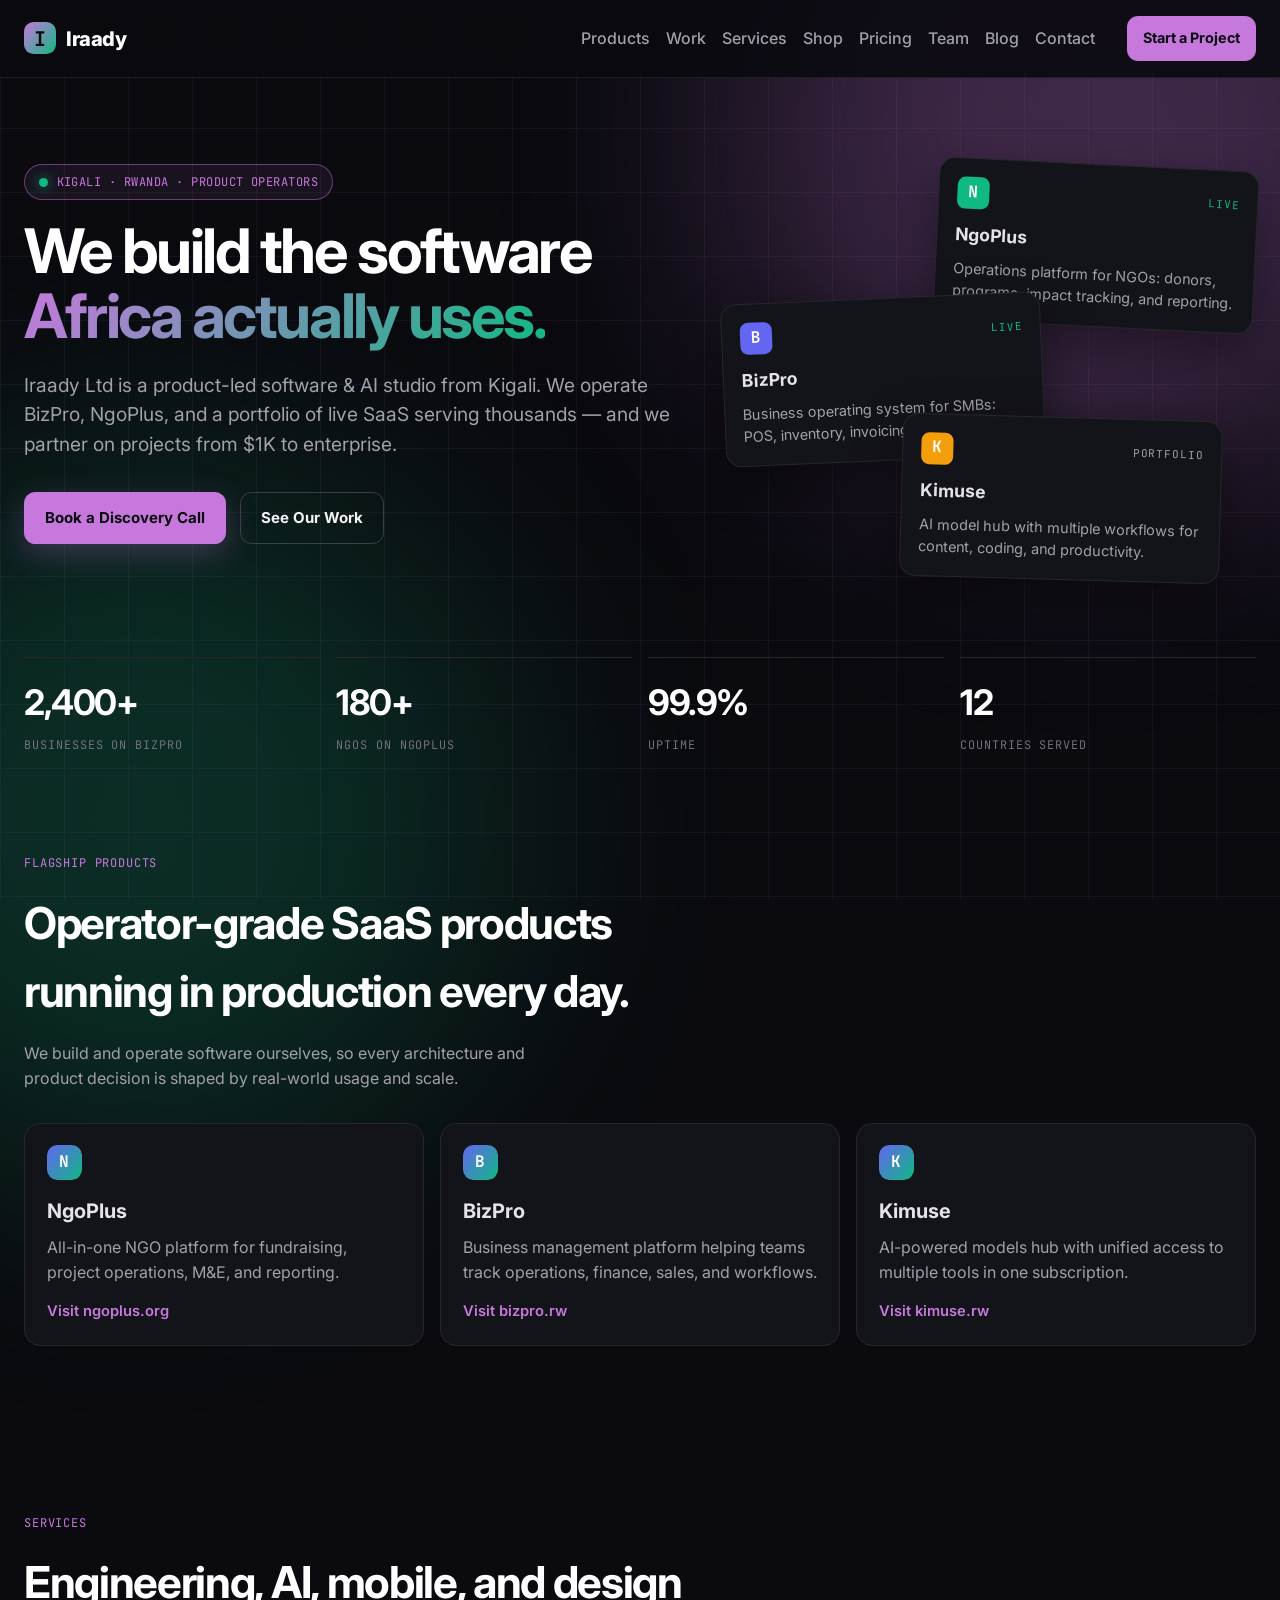
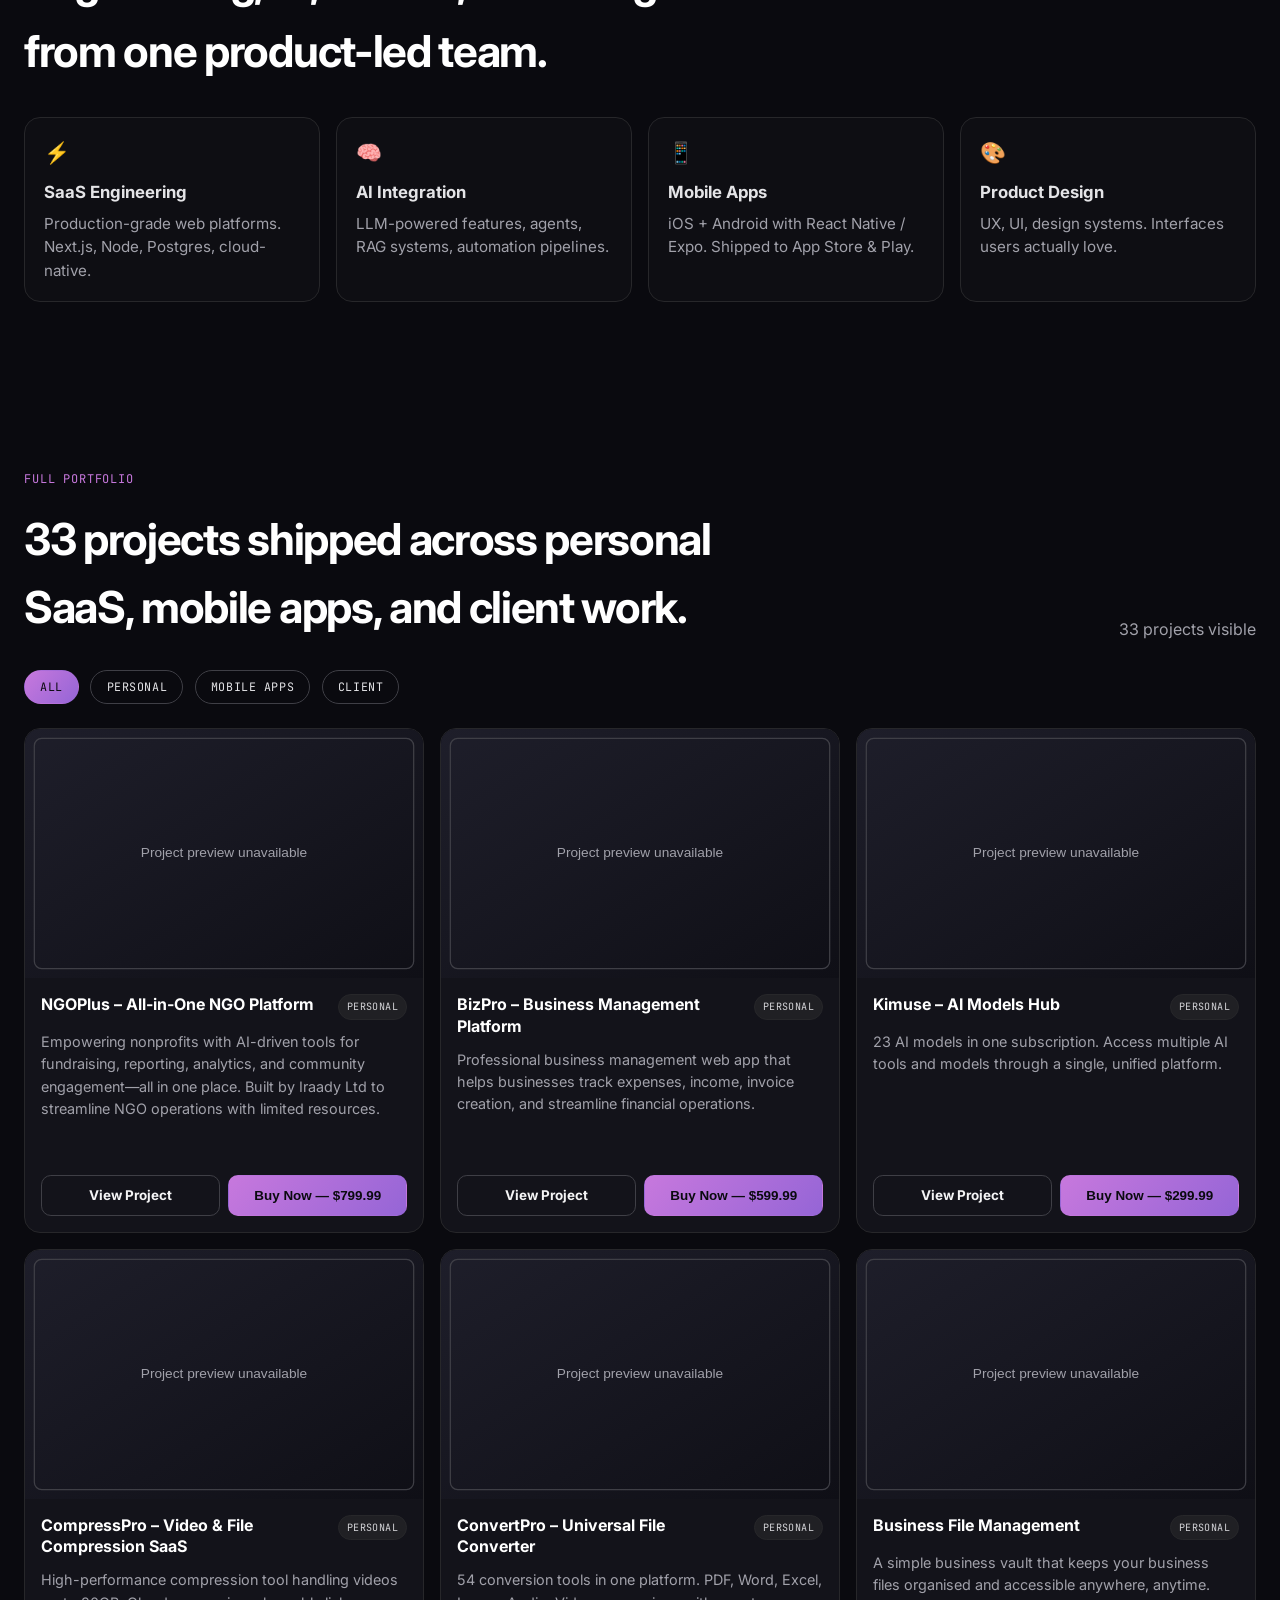
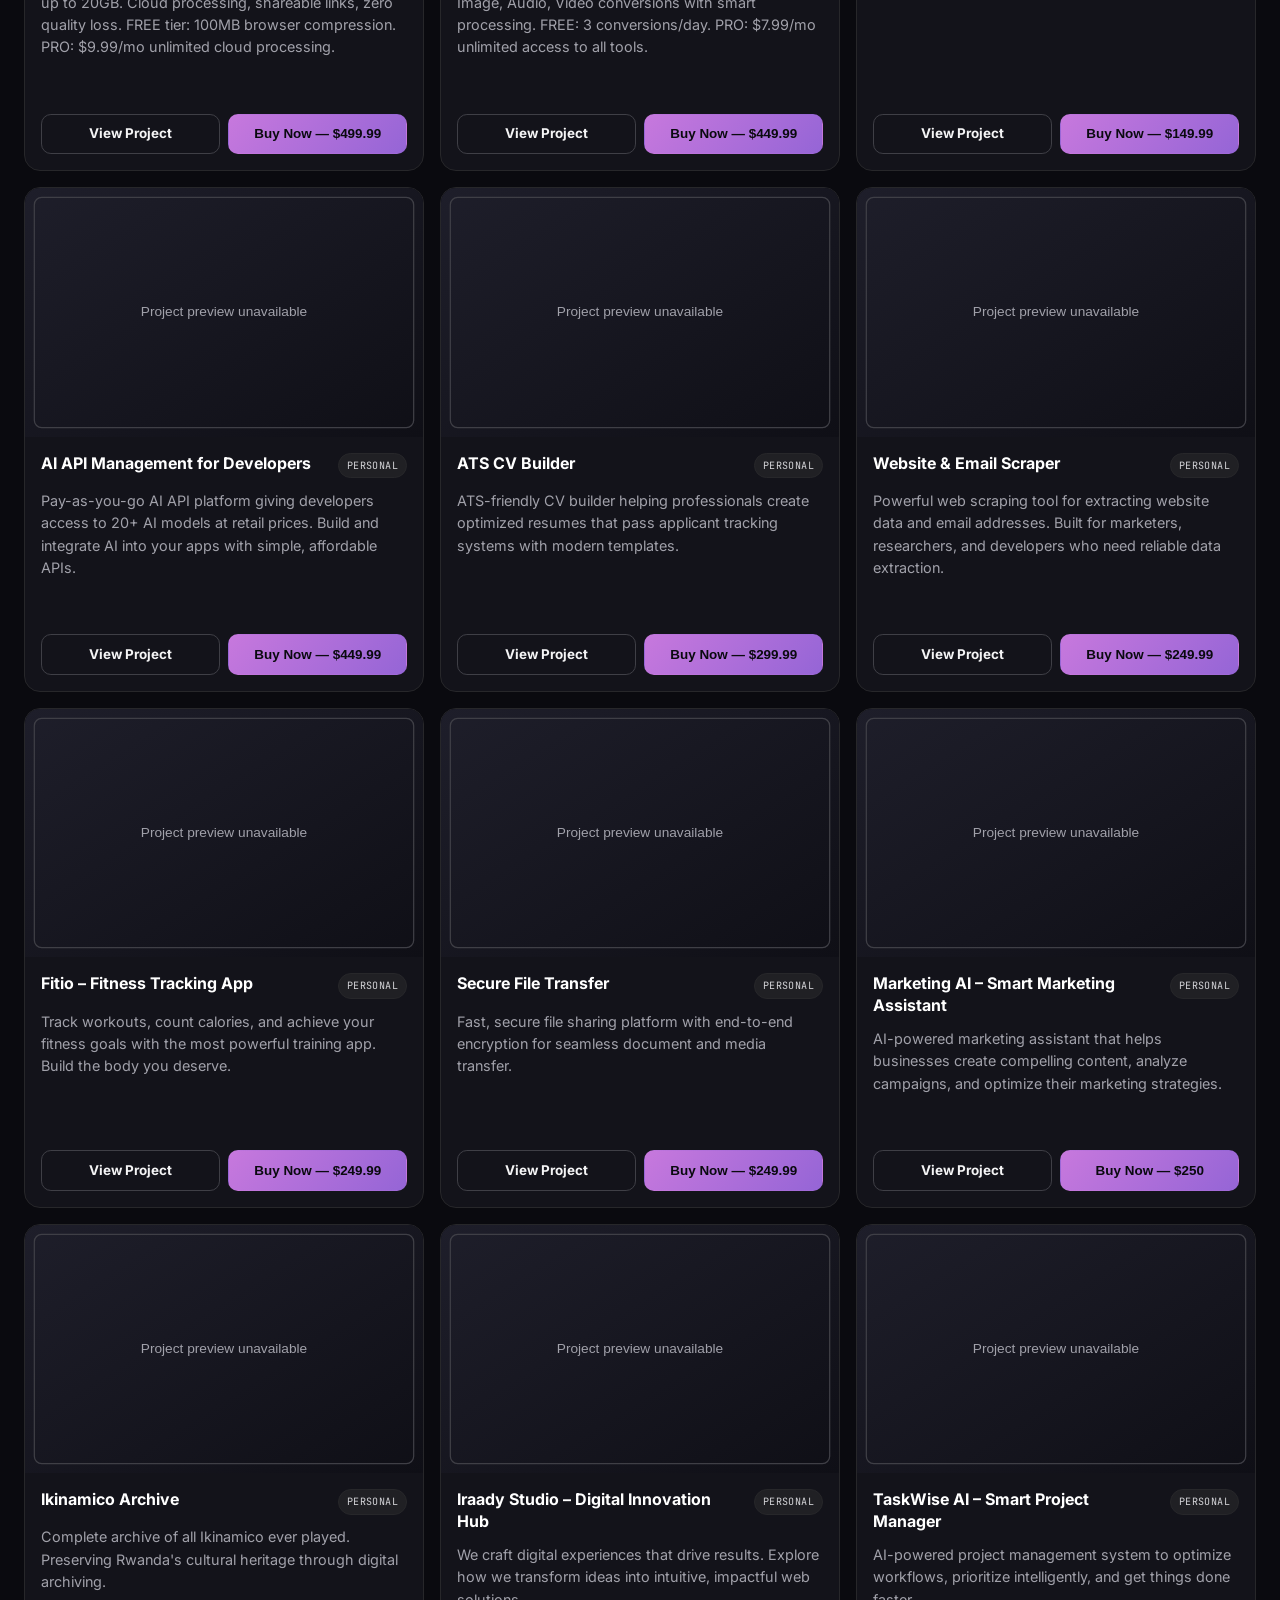
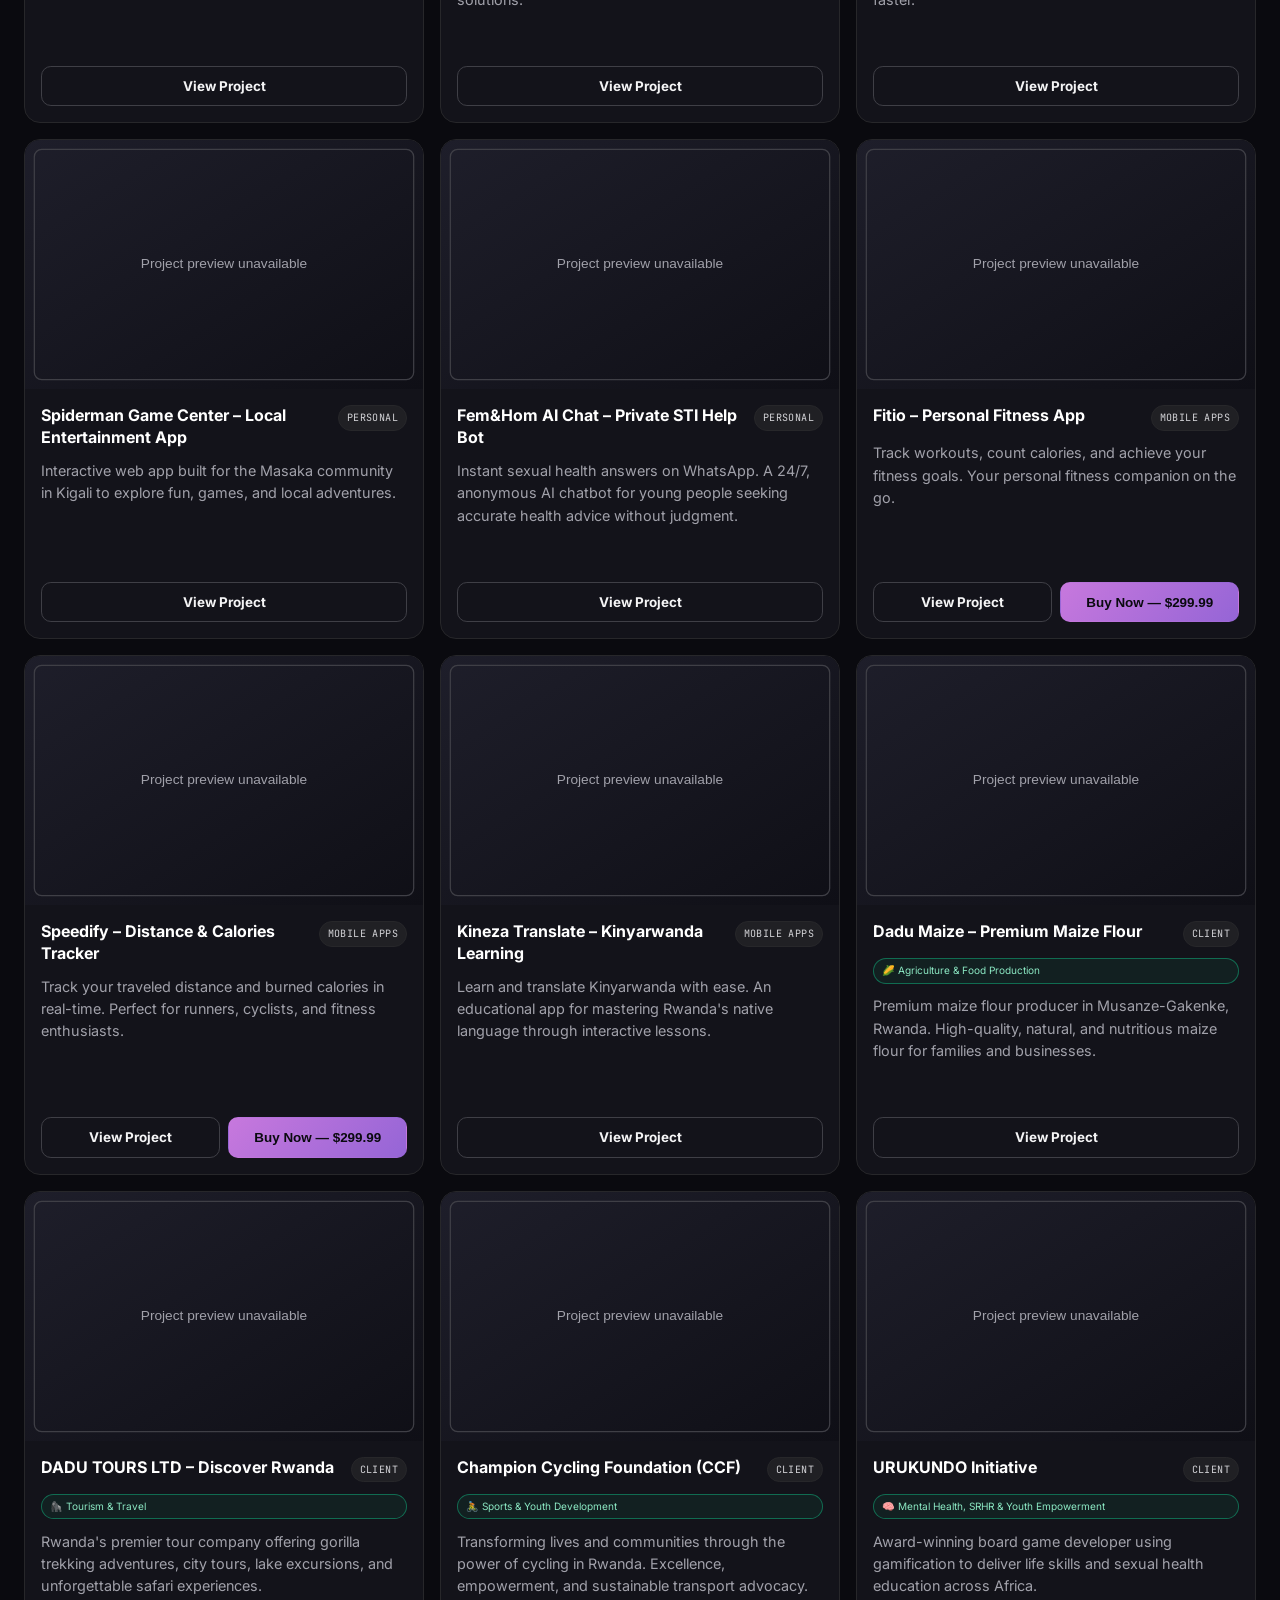
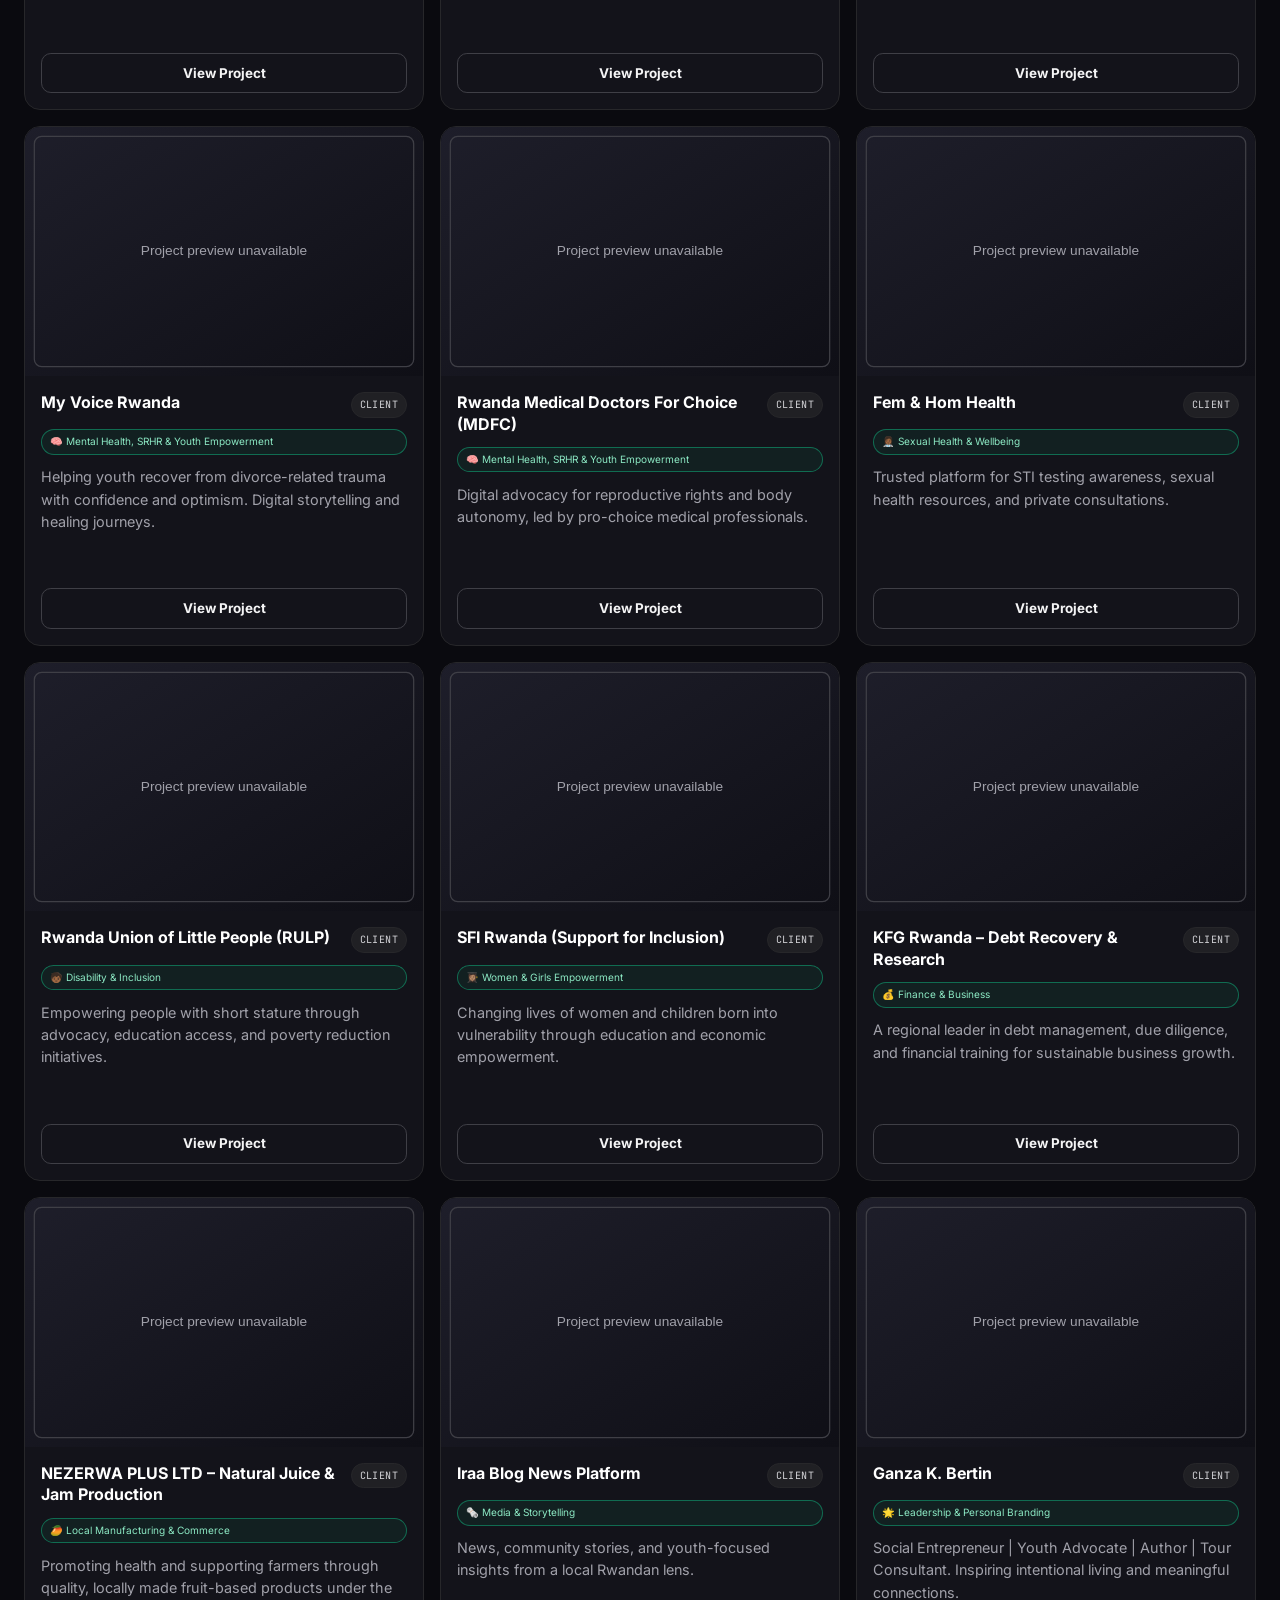
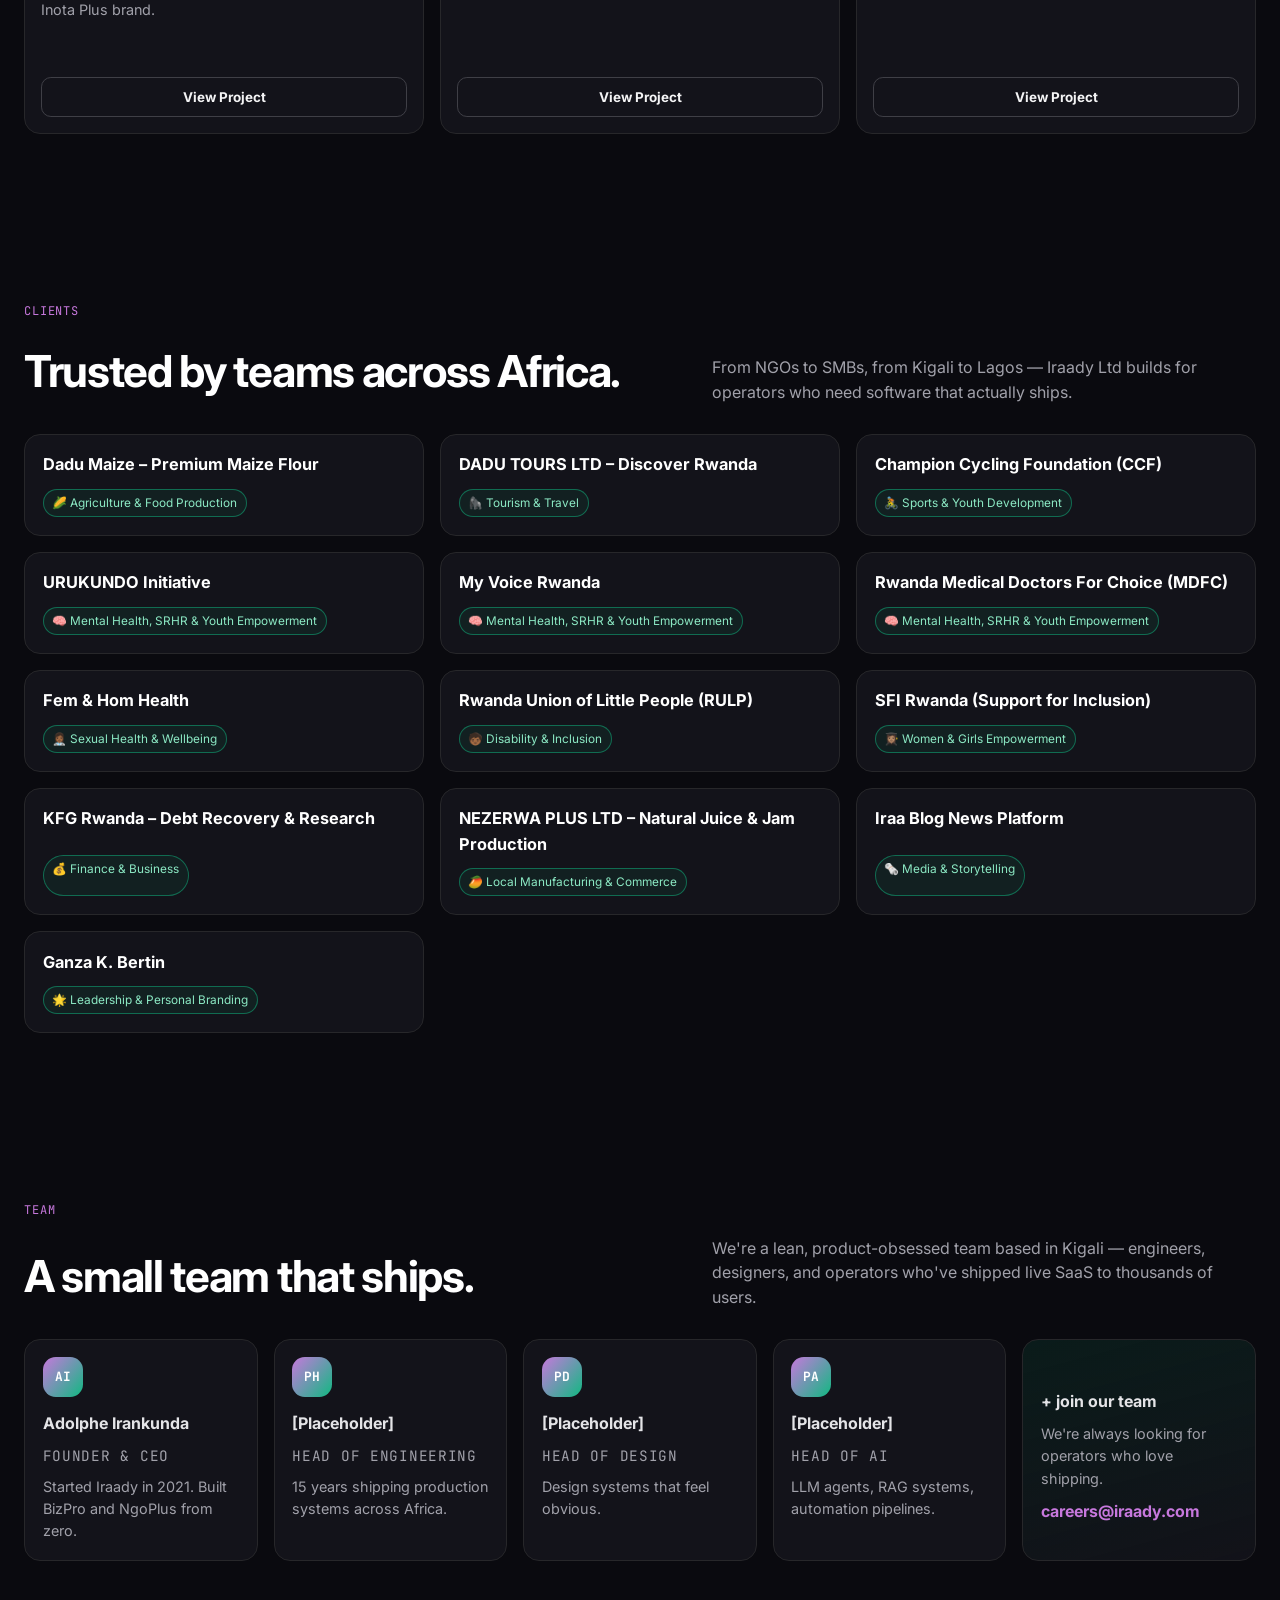
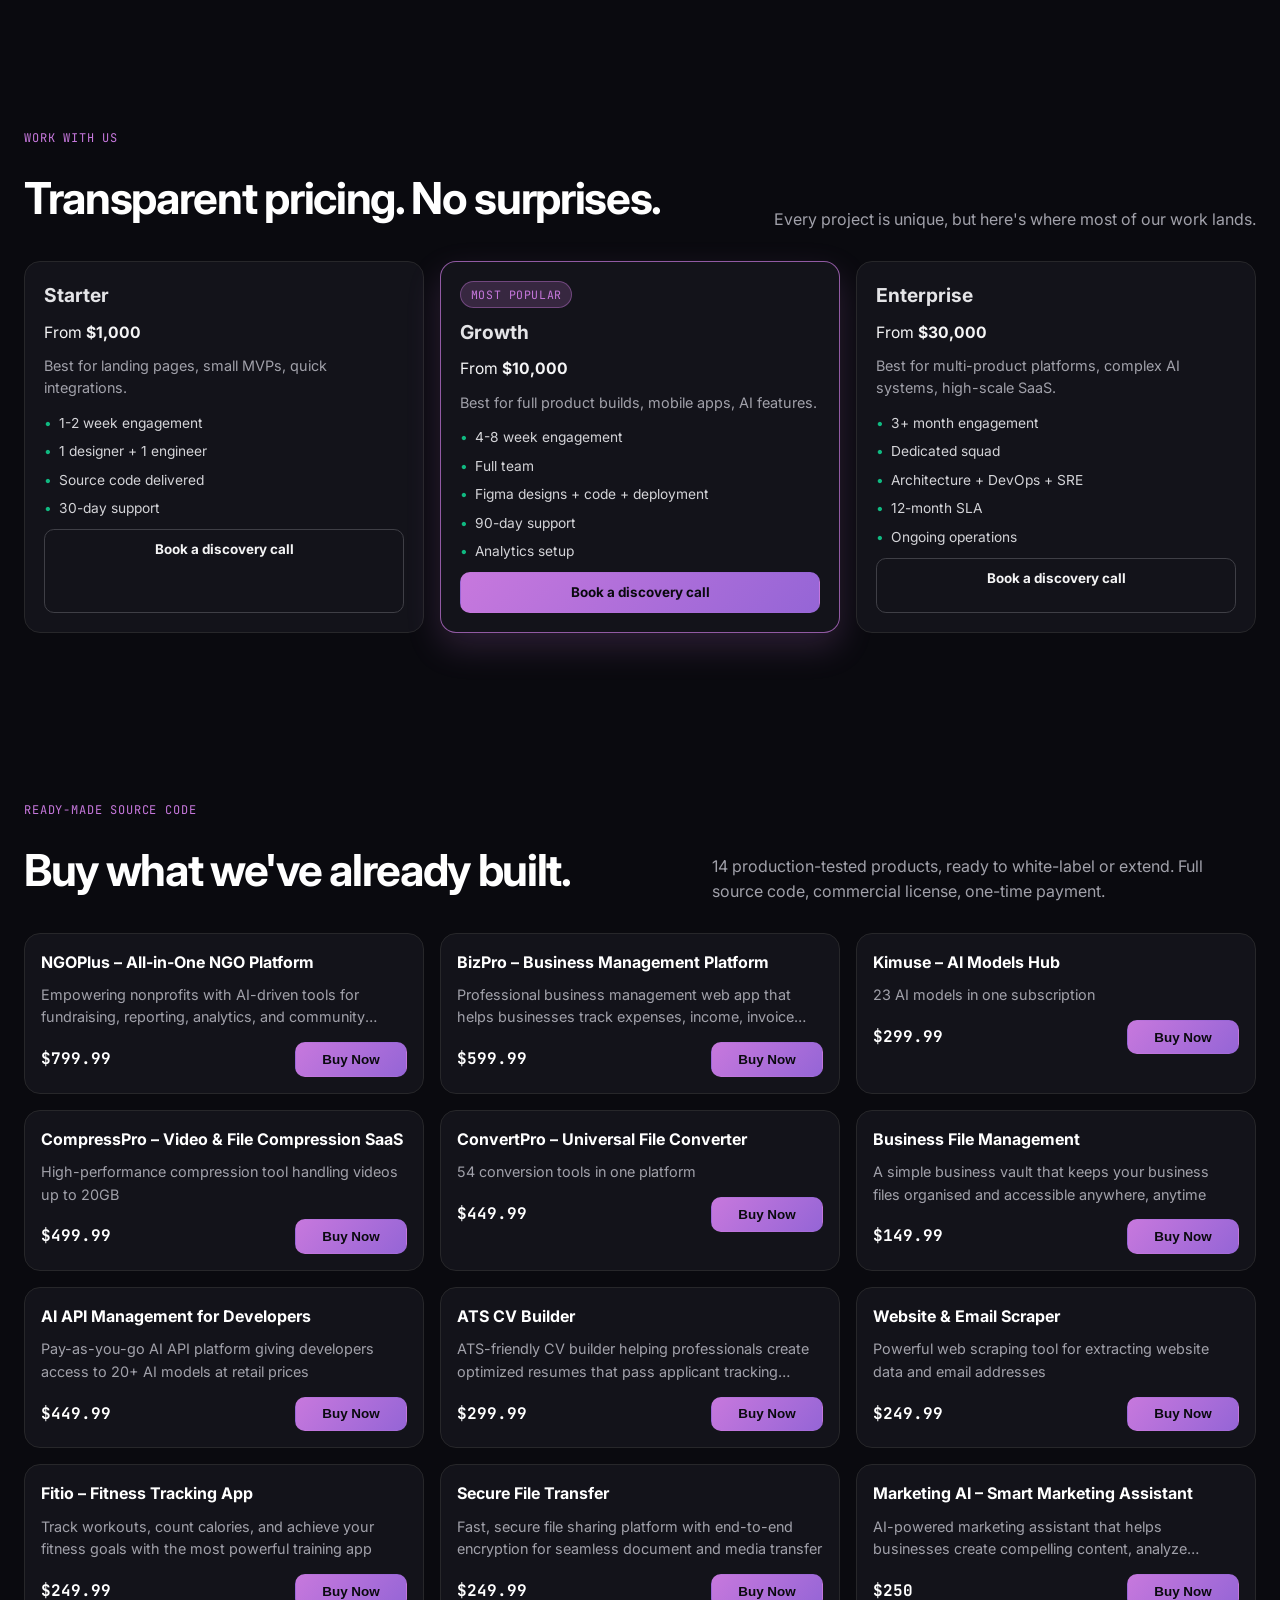
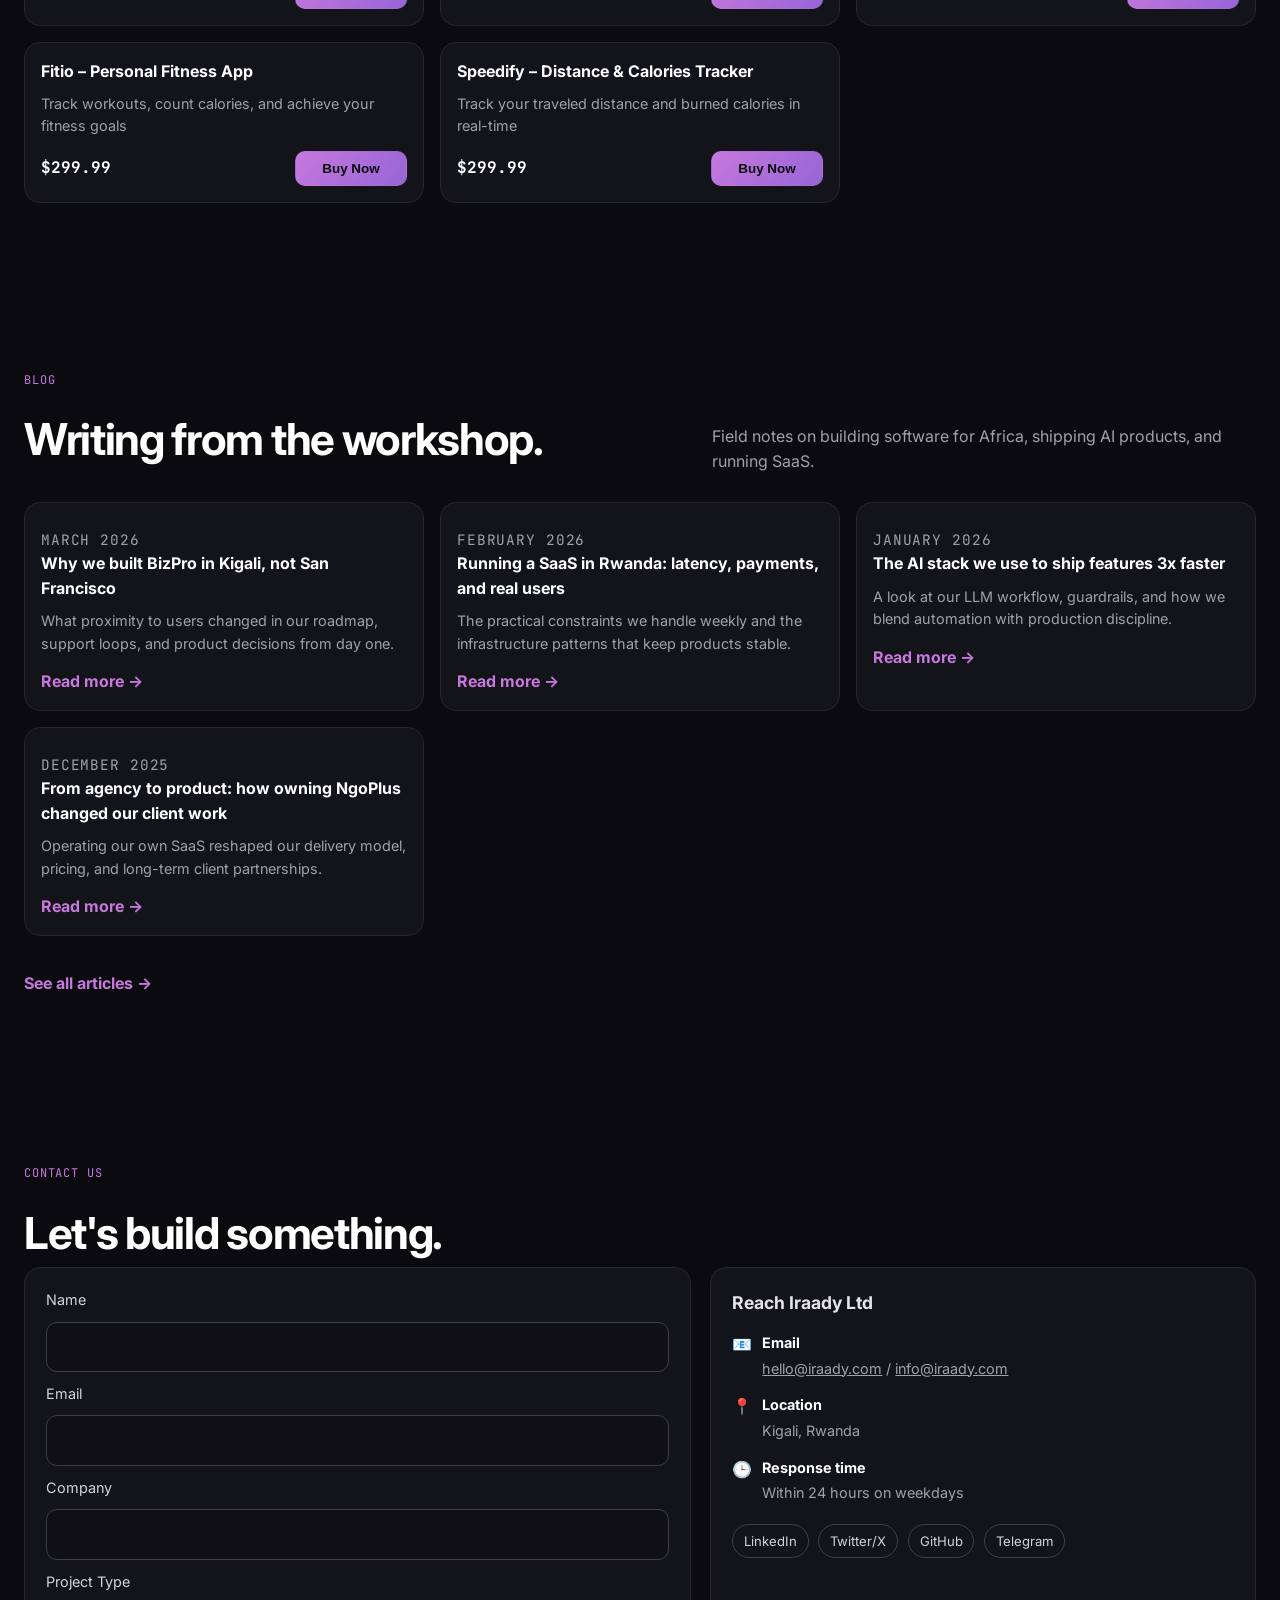
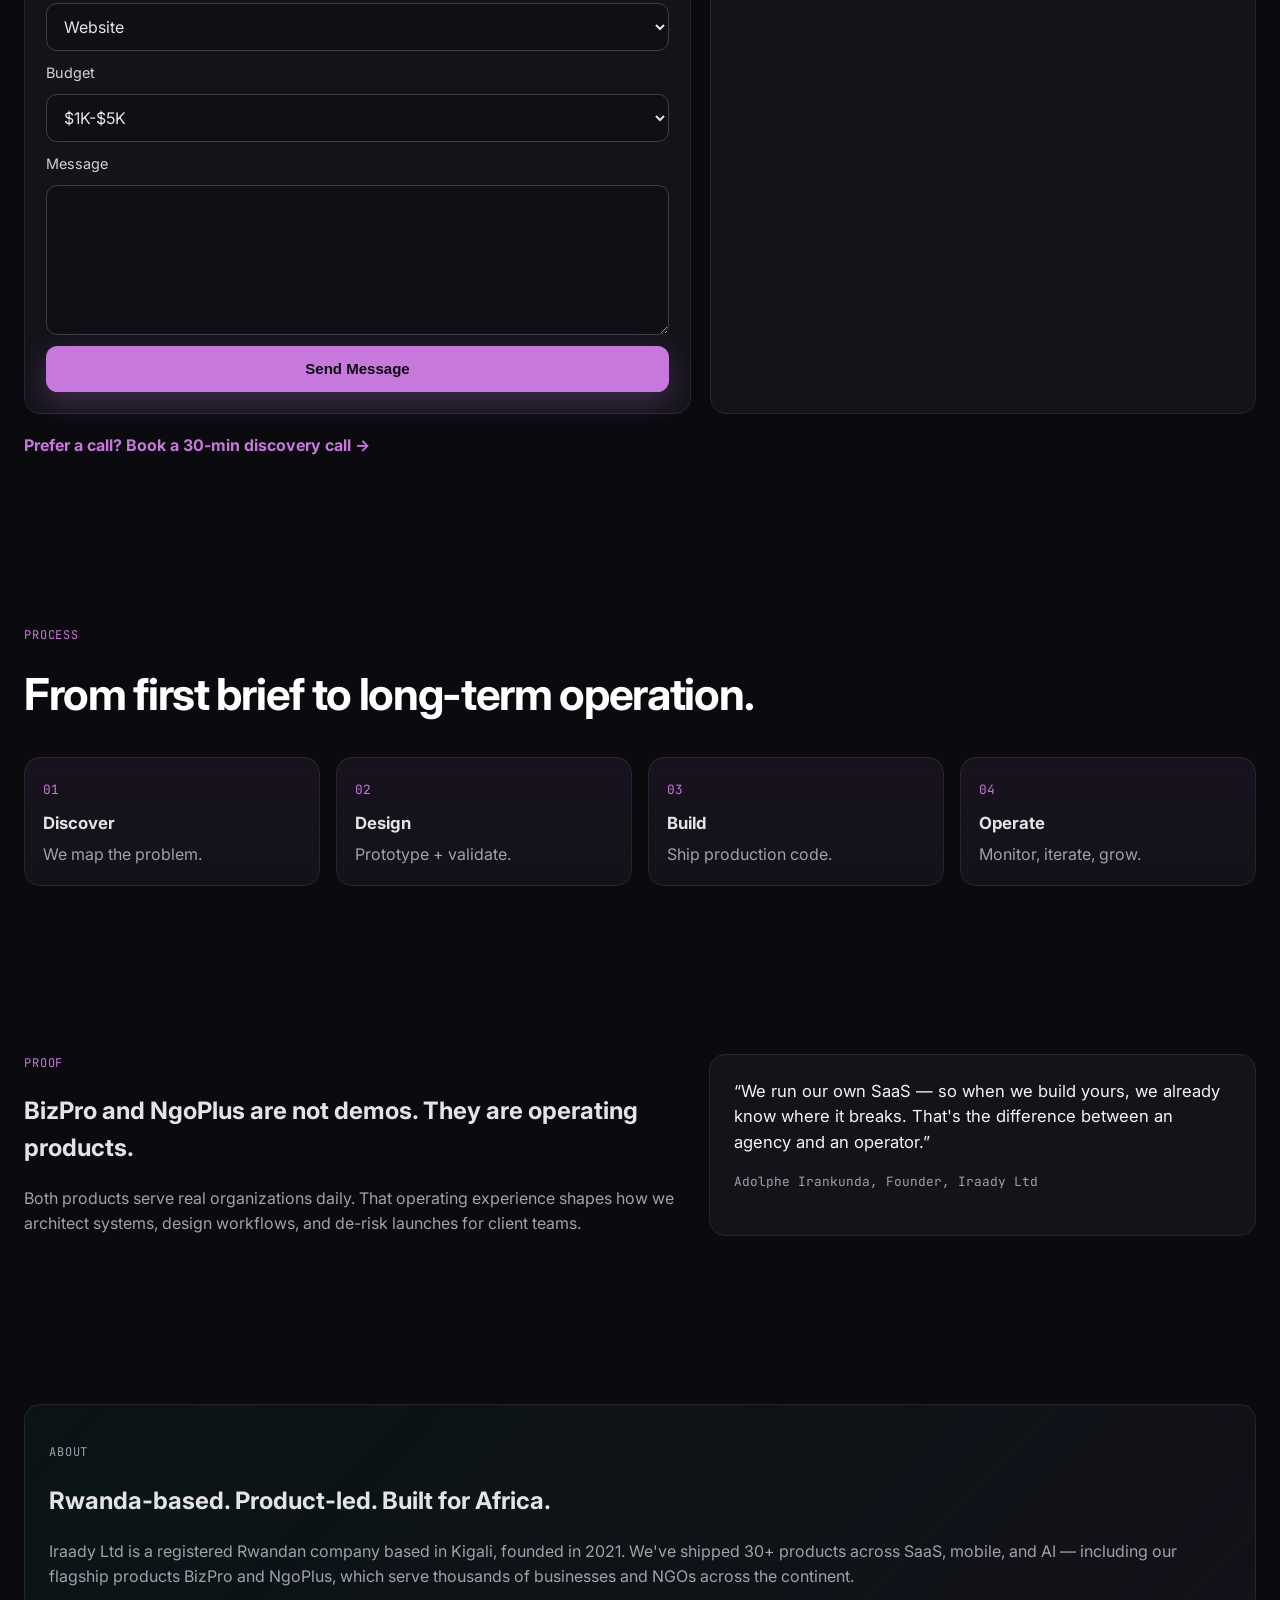
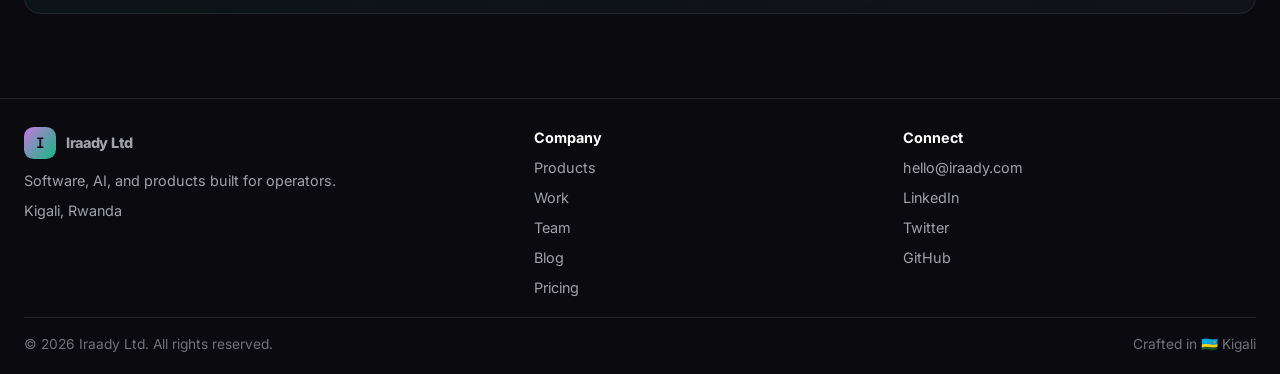
==== commit f2c49332: "v2: Iraady Ltd — clients, team, pricing, shop, blog, contact" ====
--- a/site-a-dark/index.html
+++ b/site-a-dark/index.html
@@ -3,8 +3,8 @@
 <head>
   <meta charset="UTF-8" />
   <meta name="viewport" content="width=device-width, initial-scale=1.0" />
-  <title>Iraady | Dark Operator</title>
-  <meta name="description" content="Iraady builds software and AI products used across Africa. Explore flagship SaaS, services, and source code projects." />
+  <title>Iraady Ltd — Software, AI, and Products from Kigali</title>
+  <meta name="description" content="Iraady Ltd is a Rwanda-based software &amp; AI studio building and operating flagship products like BizPro and NgoPlus. We partner with ambitious teams on projects from $1K to enterprise." />
   <link rel="preconnect" href="https://fonts.googleapis.com" />
   <link rel="preconnect" href="https://fonts.gstatic.com" crossorigin />
   <link href="https://fonts.googleapis.com/css2?family=Inter:wght@400;500;600;700;800&family=JetBrains+Mono:wght@400;500&display=swap" rel="stylesheet" />
@@ -25,9 +25,12 @@
         <button class="nav-toggle" type="button" aria-expanded="false" aria-controls="nav-links">Menu</button>
         <div class="nav-links" id="nav-links">
           <a href="#products">Products</a>
+          <a href="#work">Work</a>
           <a href="#services">Services</a>
-          <a href="#work">Work</a>
-          <a href="#about">About</a>
+          <a href="#shop">Shop</a>
+          <a href="#pricing">Pricing</a>
+          <a href="#team">Team</a>
+          <a href="#blog">Blog</a>
           <a href="#contact">Contact</a>
         </div>
         <a class="nav-cta" href="#contact">Start a Project</a>
@@ -41,7 +44,7 @@
         <div class="hero-copy">
           <p class="eyebrow"><span class="live-dot" aria-hidden="true"></span>Kigali · Rwanda · Product Operators</p>
           <h1>We build the software <span>Africa actually uses.</span></h1>
-          <p class="hero-sub">Iraady is a product-led software &amp; AI studio from Kigali. We operate BizPro, NgoPlus, and a portfolio of live SaaS serving thousands — and we partner on projects from $1K to enterprise.</p>
+          <p class="hero-sub">Iraady Ltd is a product-led software &amp; AI studio from Kigali. We operate BizPro, NgoPlus, and a portfolio of live SaaS serving thousands — and we partner on projects from $1K to enterprise.</p>
           <div class="hero-actions">
             <a class="btn btn-primary" href="#contact">Book a Discovery Call</a>
             <a class="btn btn-ghost" href="#work">See Our Work</a>
@@ -172,6 +175,216 @@
       </div>
     </section>
 
+    <section class="section" id="clients" aria-labelledby="clients-title">
+      <div class="container">
+        <p class="section-label">Clients</p>
+        <div class="section-head">
+          <h2 id="clients-title">Trusted by teams across Africa.</h2>
+          <p>From NGOs to SMBs, from Kigali to Lagos — Iraady Ltd builds for operators who need software that actually ships.</p>
+        </div>
+        <div class="clients-grid" data-clients-grid></div>
+      </div>
+    </section>
+
+    <section class="section" id="team" aria-labelledby="team-title">
+      <div class="container">
+        <p class="section-label">Team</p>
+        <div class="section-head">
+          <h2 id="team-title">A small team that ships.</h2>
+          <p>We're a lean, product-obsessed team based in Kigali — engineers, designers, and operators who've shipped live SaaS to thousands of users.</p>
+        </div>
+        <div class="team-grid">
+          <article class="team-card">
+            <span class="team-avatar">AI</span>
+            <h3>Adolphe Irankunda</h3>
+            <p class="team-role">Founder &amp; CEO</p>
+            <p>Started Iraady in 2021. Built BizPro and NgoPlus from zero.</p>
+          </article>
+          <article class="team-card">
+            <span class="team-avatar">PH</span>
+            <h3>[Placeholder]</h3>
+            <p class="team-role">Head of Engineering</p>
+            <p>15 years shipping production systems across Africa.</p>
+          </article>
+          <article class="team-card">
+            <span class="team-avatar">PD</span>
+            <h3>[Placeholder]</h3>
+            <p class="team-role">Head of Design</p>
+            <p>Design systems that feel obvious.</p>
+          </article>
+          <article class="team-card">
+            <span class="team-avatar">PA</span>
+            <h3>[Placeholder]</h3>
+            <p class="team-role">Head of AI</p>
+            <p>LLM agents, RAG systems, automation pipelines.</p>
+          </article>
+          <article class="team-card team-join">
+            <h3>+ join our team</h3>
+            <p>We're always looking for operators who love shipping.</p>
+            <a href="mailto:careers@iraady.com">careers@iraady.com</a>
+          </article>
+        </div>
+      </div>
+    </section>
+
+    <section class="section pricing" id="pricing" aria-labelledby="pricing-title">
+      <div class="container">
+        <p class="section-label">Work with us</p>
+        <div class="section-head">
+          <h2 id="pricing-title">Transparent pricing. No surprises.</h2>
+          <p>Every project is unique, but here's where most of our work lands.</p>
+        </div>
+        <div class="pricing-grid">
+          <article class="pricing-card">
+            <h3>Starter</h3>
+            <p class="pricing-price">From <strong>$1,000</strong></p>
+            <p class="pricing-best">Best for landing pages, small MVPs, quick integrations.</p>
+            <ul class="pricing-list">
+              <li>1-2 week engagement</li>
+              <li>1 designer + 1 engineer</li>
+              <li>Source code delivered</li>
+              <li>30-day support</li>
+            </ul>
+            <a class="btn-mini" href="mailto:hello@iraady.com?subject=Starter%20discovery%20call">Book a discovery call</a>
+          </article>
+          <article class="pricing-card pricing-popular">
+            <p class="popular-badge">Most popular</p>
+            <h3>Growth</h3>
+            <p class="pricing-price">From <strong>$10,000</strong></p>
+            <p class="pricing-best">Best for full product builds, mobile apps, AI features.</p>
+            <ul class="pricing-list">
+              <li>4-8 week engagement</li>
+              <li>Full team</li>
+              <li>Figma designs + code + deployment</li>
+              <li>90-day support</li>
+              <li>Analytics setup</li>
+            </ul>
+            <a class="btn-mini btn-buy" href="mailto:hello@iraady.com?subject=Growth%20discovery%20call">Book a discovery call</a>
+          </article>
+          <article class="pricing-card">
+            <h3>Enterprise</h3>
+            <p class="pricing-price">From <strong>$30,000</strong></p>
+            <p class="pricing-best">Best for multi-product platforms, complex AI systems, high-scale SaaS.</p>
+            <ul class="pricing-list">
+              <li>3+ month engagement</li>
+              <li>Dedicated squad</li>
+              <li>Architecture + DevOps + SRE</li>
+              <li>12-month SLA</li>
+              <li>Ongoing operations</li>
+            </ul>
+            <a class="btn-mini" href="mailto:hello@iraady.com?subject=Enterprise%20discovery%20call">Book a discovery call</a>
+          </article>
+        </div>
+      </div>
+    </section>
+
+    <section class="section" id="shop" aria-labelledby="shop-title">
+      <div class="container">
+        <p class="section-label">Ready-made source code</p>
+        <div class="section-head">
+          <h2 id="shop-title">Buy what we've already built.</h2>
+          <p>14 production-tested products, ready to white-label or extend. Full source code, commercial license, one-time payment.</p>
+        </div>
+        <div class="shop-grid" data-shop-grid></div>
+      </div>
+    </section>
+
+    <section class="section" id="blog" aria-labelledby="blog-title">
+      <div class="container">
+        <p class="section-label">Blog</p>
+        <div class="section-head">
+          <h2 id="blog-title">Writing from the workshop.</h2>
+          <p>Field notes on building software for Africa, shipping AI products, and running SaaS.</p>
+        </div>
+        <div class="blog-grid">
+          <article class="blog-card">
+            <p class="blog-date">March 2026</p>
+            <h3>Why we built BizPro in Kigali, not San Francisco</h3>
+            <p>What proximity to users changed in our roadmap, support loops, and product decisions from day one.</p>
+            <a href="#">Read more →</a>
+          </article>
+          <article class="blog-card">
+            <p class="blog-date">February 2026</p>
+            <h3>Running a SaaS in Rwanda: latency, payments, and real users</h3>
+            <p>The practical constraints we handle weekly and the infrastructure patterns that keep products stable.</p>
+            <a href="#">Read more →</a>
+          </article>
+          <article class="blog-card">
+            <p class="blog-date">January 2026</p>
+            <h3>The AI stack we use to ship features 3x faster</h3>
+            <p>A look at our LLM workflow, guardrails, and how we blend automation with production discipline.</p>
+            <a href="#">Read more →</a>
+          </article>
+          <article class="blog-card">
+            <p class="blog-date">December 2025</p>
+            <h3>From agency to product: how owning NgoPlus changed our client work</h3>
+            <p>Operating our own SaaS reshaped our delivery model, pricing, and long-term client partnerships.</p>
+            <a href="#">Read more →</a>
+          </article>
+        </div>
+        <p class="blog-more"><a href="#">See all articles →</a></p>
+      </div>
+    </section>
+
+    <section class="section" id="contact" aria-labelledby="contact-title">
+      <div class="container">
+        <p class="section-label">Contact Us</p>
+        <div class="section-head">
+          <h2 id="contact-title">Let's build something.</h2>
+        </div>
+        <div class="contact-grid">
+          <form class="contact-form" id="contact-form" action="mailto:hello@iraady.com" method="post" enctype="text/plain">
+            <label for="contact-name">Name</label>
+            <input id="contact-name" name="name" type="text" required />
+
+            <label for="contact-email">Email</label>
+            <input id="contact-email" name="email" type="email" required />
+
+            <label for="contact-company">Company</label>
+            <input id="contact-company" name="company" type="text" />
+
+            <label for="contact-type">Project Type</label>
+            <select id="contact-type" name="projectType" required>
+              <option value="Website">Website</option>
+              <option value="Mobile App">Mobile App</option>
+              <option value="SaaS">SaaS</option>
+              <option value="AI Integration">AI Integration</option>
+              <option value="Other">Other</option>
+            </select>
+
+            <label for="contact-budget">Budget</label>
+            <select id="contact-budget" name="budget" required>
+              <option value="$1K-$5K">$1K-$5K</option>
+              <option value="$5K-$15K">$5K-$15K</option>
+              <option value="$15K-$30K">$15K-$30K</option>
+              <option value="$30K-$80K">$30K-$80K</option>
+              <option value="$80K+">$80K+</option>
+            </select>
+
+            <label for="contact-message">Message</label>
+            <textarea id="contact-message" name="message" rows="5" required></textarea>
+
+            <button type="submit" class="btn btn-primary">Send Message</button>
+          </form>
+          <aside class="contact-card">
+            <h3>Reach Iraady Ltd</h3>
+            <ul class="contact-list">
+              <li><span>📧</span><div><strong>Email</strong><p><a href="mailto:hello@iraady.com">hello@iraady.com</a> / <a href="mailto:info@iraady.com">info@iraady.com</a></p></div></li>
+              <li><span>📍</span><div><strong>Location</strong><p>Kigali, Rwanda</p></div></li>
+              <li><span>🕒</span><div><strong>Response time</strong><p>Within 24 hours on weekdays</p></div></li>
+            </ul>
+            <div class="contact-socials" aria-label="Social links">
+              <a href="#">LinkedIn</a>
+              <a href="#">Twitter/X</a>
+              <a href="#">GitHub</a>
+              <a href="#">Telegram</a>
+            </div>
+          </aside>
+        </div>
+        <p class="contact-call"><a href="mailto:hello@iraady.com?subject=30-min%20discovery%20call">Prefer a call? Book a 30-min discovery call →</a></p>
+      </div>
+    </section>
+
     <section class="section" id="process" aria-labelledby="process-title">
       <div class="container">
         <p class="section-label">Process</p>
@@ -208,7 +421,7 @@
         </div>
         <blockquote class="testimonial">
           <p>“We run our own SaaS — so when we build yours, we already know where it breaks. That's the difference between an agency and an operator.”</p>
-          <cite>Adolphe Irankunda, Founder, Iraady</cite>
+          <cite>Adolphe Irankunda, Founder, Iraady Ltd</cite>
         </blockquote>
       </div>
     </section>
@@ -217,47 +430,40 @@
       <div class="container about-box">
         <p class="section-label">About</p>
         <h2 id="about-title">Rwanda-based. Product-led. Built for Africa.</h2>
-        <p>Iraady is a product-led software and AI studio based in Kigali, Rwanda, with 5+ years of building and operating digital products serving teams across Africa.</p>
-      </div>
-    </section>
-
-    <section class="section" id="contact" aria-labelledby="contact-title">
-      <div class="container contact-grid">
-        <div>
-          <p class="section-label">Contact</p>
-          <h2 id="contact-title">Tell us what you want to build.</h2>
-          <p class="contact-copy">Email us at <a href="mailto:info@iraady.com">info@iraady.com</a> or use the form and we will reply quickly.</p>
-          <p class="contact-meta">Kigali, Rwanda</p>
-        </div>
-        <form class="contact-form" id="contact-form" action="mailto:info@iraady.com" method="post" enctype="text/plain">
-          <label for="contact-name">Name</label>
-          <input id="contact-name" name="name" type="text" required />
-
-          <label for="contact-email">Email</label>
-          <input id="contact-email" name="email" type="email" required />
-
-          <label for="contact-message">Message</label>
-          <textarea id="contact-message" name="message" rows="5" required></textarea>
-
-          <button type="submit" class="btn btn-primary">Send Message</button>
-        </form>
+        <p>Iraady Ltd is a registered Rwandan company based in Kigali, founded in 2021. We've shipped 30+ products across SaaS, mobile, and AI — including our flagship products BizPro and NgoPlus, which serve thousands of businesses and NGOs across the continent.</p>
       </div>
     </section>
   </main>
 
   <footer class="site-footer">
     <div class="container footer-grid">
-      <a class="brand" href="#top" aria-label="Iraady home">
-        <span class="brand-mark" aria-hidden="true">I</span>
-        <span class="brand-text">Iraady</span>
-      </a>
-      <p><a href="mailto:info@iraady.com">info@iraady.com</a></p>
-      <div class="footer-links" aria-label="Social links">
-        <a href="https://www.linkedin.com" target="_blank" rel="noopener noreferrer">LinkedIn</a>
-        <a href="https://github.com" target="_blank" rel="noopener noreferrer">GitHub</a>
-        <a href="https://x.com" target="_blank" rel="noopener noreferrer">X</a>
-      </div>
-      <p class="copyright">© <span id="current-year"></span> Iraady Ltd. All rights reserved.</p>
+      <div class="footer-col footer-brand">
+        <a class="brand" href="#top" aria-label="Iraady home">
+          <span class="brand-mark" aria-hidden="true">I</span>
+          <span class="brand-text">Iraady Ltd</span>
+        </a>
+        <p class="footer-tagline">Software, AI, and products built for operators.</p>
+        <p class="footer-location">Kigali, Rwanda</p>
+      </div>
+      <div class="footer-col">
+        <h3>Company</h3>
+        <a href="#products">Products</a>
+        <a href="#work">Work</a>
+        <a href="#team">Team</a>
+        <a href="#blog">Blog</a>
+        <a href="#pricing">Pricing</a>
+      </div>
+      <div class="footer-col">
+        <h3>Connect</h3>
+        <a href="mailto:hello@iraady.com">hello@iraady.com</a>
+        <a href="#">LinkedIn</a>
+        <a href="#">Twitter</a>
+        <a href="#">GitHub</a>
+      </div>
+    </div>
+    <div class="container footer-bottom">
+      <p>© 2026 Iraady Ltd. All rights reserved.</p>
+      <p>Crafted in 🇷🇼 Kigali</p>
     </div>
   </footer>
 
--- a/site-a-dark/styles.css
+++ b/site-a-dark/styles.css
@@ -136,7 +136,7 @@
   margin-left: auto;
   display: flex;
   align-items: center;
-  gap: 1.5rem;
+  gap: 1rem;
 }
 
 .nav-links a {
@@ -658,6 +658,255 @@
   color: var(--muted);
 }
 
+.clients-grid,
+.team-grid,
+.pricing-grid,
+.shop-grid,
+.blog-grid {
+  margin-top: 1.8rem;
+  display: grid;
+  gap: 1rem;
+}
+
+.clients-grid,
+.shop-grid,
+.blog-grid {
+  grid-template-columns: repeat(3, minmax(0, 1fr));
+}
+
+.team-grid {
+  grid-template-columns: repeat(5, minmax(0, 1fr));
+}
+
+.pricing-grid {
+  grid-template-columns: repeat(3, minmax(0, 1fr));
+}
+
+.client-card {
+  text-decoration: none;
+  border: 1px solid var(--border);
+  border-radius: var(--radius);
+  background: var(--card);
+  padding: 1.1rem;
+  display: grid;
+  gap: 0.7rem;
+  transition: border-color 0.2s ease, transform 0.2s ease;
+}
+
+.client-card:hover,
+.client-card:focus-visible {
+  border-color: var(--violet);
+  transform: translateY(-2px);
+}
+
+.client-name {
+  margin: 0;
+  font-size: 1.02rem;
+  color: #ffffff;
+}
+
+.client-niche {
+  width: fit-content;
+  border-radius: 999px;
+  border: 1px solid rgba(16, 185, 129, 0.5);
+  color: #8ce9c4;
+  background: rgba(16, 185, 129, 0.08);
+  padding: 0.25rem 0.55rem;
+  font-size: 0.74rem;
+}
+
+.team-card {
+  border: 1px solid var(--border);
+  border-radius: var(--radius);
+  background: var(--card);
+  padding: 1.1rem;
+}
+
+.team-avatar {
+  width: 2.5rem;
+  height: 2.5rem;
+  border-radius: 0.8rem;
+  display: grid;
+  place-items: center;
+  font-family: "JetBrains Mono", monospace;
+  font-size: 0.8rem;
+  font-weight: 700;
+  color: #ffffff;
+  background: linear-gradient(130deg, var(--violet), var(--emerald));
+}
+
+.team-card h3 {
+  margin: 0.85rem 0 0;
+  font-size: 1rem;
+}
+
+.team-role {
+  margin: 0.25rem 0 0;
+  color: var(--violet);
+  font-size: 0.84rem;
+  text-transform: uppercase;
+  letter-spacing: 0.05em;
+  font-family: "JetBrains Mono", monospace;
+}
+
+.team-card p {
+  margin: 0.55rem 0 0;
+  color: var(--muted);
+  font-size: 0.9rem;
+}
+
+.team-join {
+  display: grid;
+  align-content: center;
+  background: linear-gradient(165deg, rgba(16, 185, 129, 0.1), rgba(19, 19, 26, 0.94));
+}
+
+.team-join a {
+  margin-top: 0.6rem;
+  color: var(--violet);
+  font-weight: 700;
+  text-decoration: none;
+}
+
+.pricing-card {
+  border: 1px solid var(--border);
+  border-radius: var(--radius);
+  background: var(--card);
+  padding: 1.2rem;
+  display: flex;
+  flex-direction: column;
+  gap: 0.62rem;
+}
+
+.pricing-card h3 {
+  margin: 0;
+  font-size: 1.2rem;
+}
+
+.pricing-price {
+  margin: 0;
+  font-size: 0.98rem;
+  color: #f4f4f5;
+}
+
+.pricing-best {
+  margin: 0;
+  color: var(--muted);
+  font-size: 0.9rem;
+}
+
+.pricing-list {
+  margin: 0.2rem 0 0;
+  padding: 0;
+  list-style: none;
+  display: grid;
+  gap: 0.45rem;
+}
+
+.pricing-list li {
+  color: #d4d4d8;
+  font-size: 0.86rem;
+  position: relative;
+  padding-left: 0.95rem;
+}
+
+.pricing-list li::before {
+  content: "•";
+  position: absolute;
+  left: 0;
+  color: var(--emerald);
+}
+
+.pricing-popular {
+  border-color: rgba(199, 120, 221, 0.7);
+  box-shadow: 0 14px 34px rgba(199, 120, 221, 0.18);
+}
+
+.popular-badge {
+  margin: 0;
+  width: fit-content;
+  border-radius: 999px;
+  background: rgba(199, 120, 221, 0.2);
+  color: var(--violet);
+  border: 1px solid rgba(199, 120, 221, 0.4);
+  padding: 0.22rem 0.6rem;
+  font-size: 0.72rem;
+  font-family: "JetBrains Mono", monospace;
+  text-transform: uppercase;
+  letter-spacing: 0.05em;
+}
+
+.shop-card,
+.blog-card {
+  border: 1px solid var(--border);
+  border-radius: var(--radius);
+  background: var(--card);
+  padding: 1rem;
+}
+
+.shop-name,
+.blog-card h3 {
+  margin: 0;
+  font-size: 1rem;
+  color: #ffffff;
+}
+
+.shop-desc,
+.blog-card p {
+  margin: 0.6rem 0 0;
+  color: var(--muted);
+  font-size: 0.9rem;
+}
+
+.shop-desc {
+  display: -webkit-box;
+  -webkit-line-clamp: 2;
+  -webkit-box-orient: vertical;
+  overflow: hidden;
+}
+
+.shop-meta {
+  margin-top: 0.85rem;
+  display: flex;
+  align-items: center;
+  gap: 0.6rem;
+}
+
+.shop-price {
+  color: #ffffff;
+  font-size: 1rem;
+  font-weight: 700;
+  font-family: "JetBrains Mono", monospace;
+}
+
+.shop-meta .btn-mini {
+  margin-left: auto;
+  min-width: 7rem;
+  flex: 0 0 auto;
+}
+
+.blog-date {
+  margin: 0;
+  font-family: "JetBrains Mono", monospace;
+  font-size: 0.74rem;
+  text-transform: uppercase;
+  letter-spacing: 0.06em;
+  color: var(--violet);
+}
+
+.blog-card a,
+.blog-more a {
+  margin-top: 0.9rem;
+  color: var(--violet);
+  text-decoration: none;
+  font-weight: 700;
+  display: inline-flex;
+}
+
+.blog-more {
+  margin: 1.3rem 0 0;
+}
+
 .process-grid {
   margin: 1.8rem 0 0;
   padding: 0;
@@ -766,7 +1015,8 @@
 }
 
 .contact-form input,
-.contact-form textarea {
+.contact-form textarea,
+.contact-form select {
   width: 100%;
   border-radius: 0.68rem;
   border: 1px solid #3f3f46;
@@ -777,38 +1027,132 @@
 }
 
 .contact-form input:focus,
-.contact-form textarea:focus {
+.contact-form textarea:focus,
+.contact-form select:focus {
   outline: 2px solid rgba(199, 120, 221, 0.45);
   border-color: transparent;
 }
 
+.contact-card {
+  border: 1px solid var(--border);
+  border-radius: var(--radius);
+  background: var(--card);
+  padding: 1.3rem;
+}
+
+.contact-card h3 {
+  margin: 0;
+  font-size: 1.1rem;
+}
+
+.contact-list {
+  margin: 1rem 0 0;
+  padding: 0;
+  list-style: none;
+  display: grid;
+  gap: 0.9rem;
+}
+
+.contact-list li {
+  display: flex;
+  align-items: flex-start;
+  gap: 0.65rem;
+}
+
+.contact-list strong {
+  display: block;
+  color: #ffffff;
+  font-size: 0.9rem;
+}
+
+.contact-list p {
+  margin: 0.2rem 0 0;
+  color: var(--muted);
+  font-size: 0.9rem;
+}
+
+.contact-list a {
+  color: var(--muted);
+}
+
+.contact-socials {
+  margin-top: 1.2rem;
+  display: flex;
+  flex-wrap: wrap;
+  gap: 0.6rem;
+}
+
+.contact-socials a {
+  border: 1px solid #3f3f46;
+  border-radius: 999px;
+  padding: 0.38rem 0.68rem;
+  color: #d4d4d8;
+  text-decoration: none;
+  font-size: 0.82rem;
+}
+
+.contact-call {
+  margin: 1.2rem 0 0;
+}
+
+.contact-call a {
+  color: var(--violet);
+  font-weight: 700;
+  text-decoration: none;
+}
+
 .site-footer {
   border-top: 1px solid var(--border);
-  padding: 1.6rem 0 2rem;
+  padding: 1.8rem 0 1.2rem;
 }
 
 .footer-grid {
-  display: flex;
-  flex-wrap: wrap;
-  gap: 0.8rem 1.3rem;
-  align-items: center;
+  display: grid;
+  grid-template-columns: 1.4fr repeat(2, minmax(0, 1fr));
+  gap: 1rem;
+  padding-bottom: 1.1rem;
+}
+
+.footer-col {
+  display: grid;
+  gap: 0.48rem;
+  align-content: start;
+}
+
+.footer-brand .brand {
+  margin-bottom: 0.2rem;
+}
+
+.footer-col h3 {
+  margin: 0;
+  font-size: 0.9rem;
+  color: #ffffff;
+}
+
+.footer-col a,
+.footer-tagline,
+.footer-location {
+  margin: 0;
+  color: var(--muted);
+  text-decoration: none;
+  font-size: 0.9rem;
+}
+
+.footer-col a:hover,
+.footer-col a:focus-visible {
+  color: #ffffff;
+}
+
+.footer-bottom {
+  border-top: 1px solid var(--border);
+  padding-top: 0.95rem;
+  display: flex;
   justify-content: space-between;
-}
-
-.footer-grid p,
-.footer-links a {
-  margin: 0;
-  color: var(--muted);
-  text-decoration: none;
-}
-
-.footer-links {
-  display: flex;
-  gap: 0.9rem;
-}
-
-.copyright {
-  width: 100%;
+  gap: 1rem;
+}
+
+.footer-bottom p {
+  margin: 0;
   font-size: 0.86rem;
   color: #71717a;
 }
@@ -926,13 +1270,22 @@
   }
 
   .products-grid,
-  .project-grid {
+  .project-grid,
+  .clients-grid,
+  .pricing-grid,
+  .shop-grid,
+  .blog-grid {
     grid-template-columns: repeat(2, minmax(0, 1fr));
   }
 
   .services-grid,
   .process-grid,
+  .team-grid,
   .metric-grid {
+    grid-template-columns: repeat(2, minmax(0, 1fr));
+  }
+
+  .footer-grid {
     grid-template-columns: repeat(2, minmax(0, 1fr));
   }
 }
@@ -990,6 +1343,11 @@
   .products-grid,
   .services-grid,
   .project-grid,
+  .clients-grid,
+  .team-grid,
+  .pricing-grid,
+  .shop-grid,
+  .blog-grid,
   .process-grid,
   .metric-grid {
     grid-template-columns: 1fr;
@@ -1007,4 +1365,22 @@
   .work-actions {
     flex-direction: column;
   }
-}
+
+  .shop-meta {
+    flex-direction: column;
+    align-items: flex-start;
+  }
+
+  .shop-meta .btn-mini {
+    margin-left: 0;
+    width: 100%;
+  }
+
+  .footer-grid {
+    grid-template-columns: 1fr;
+  }
+
+  .footer-bottom {
+    flex-direction: column;
+  }
+}
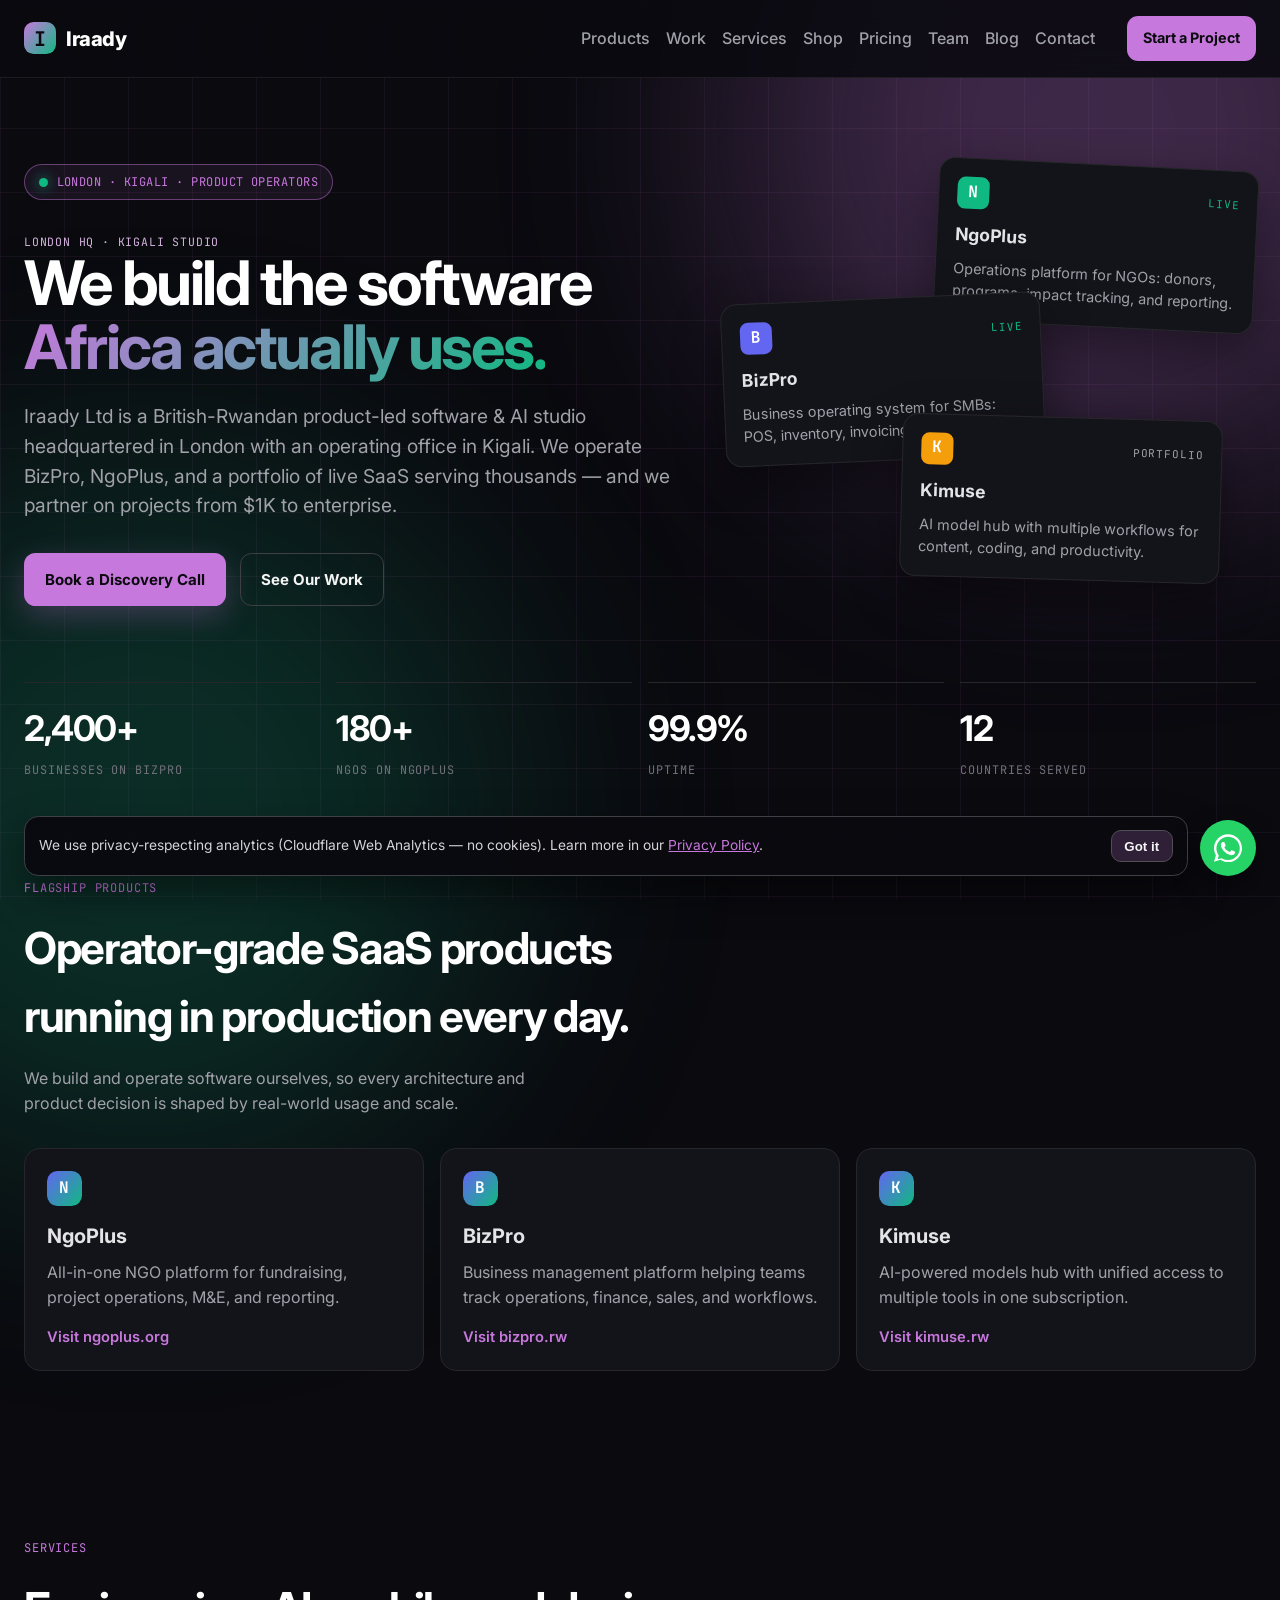
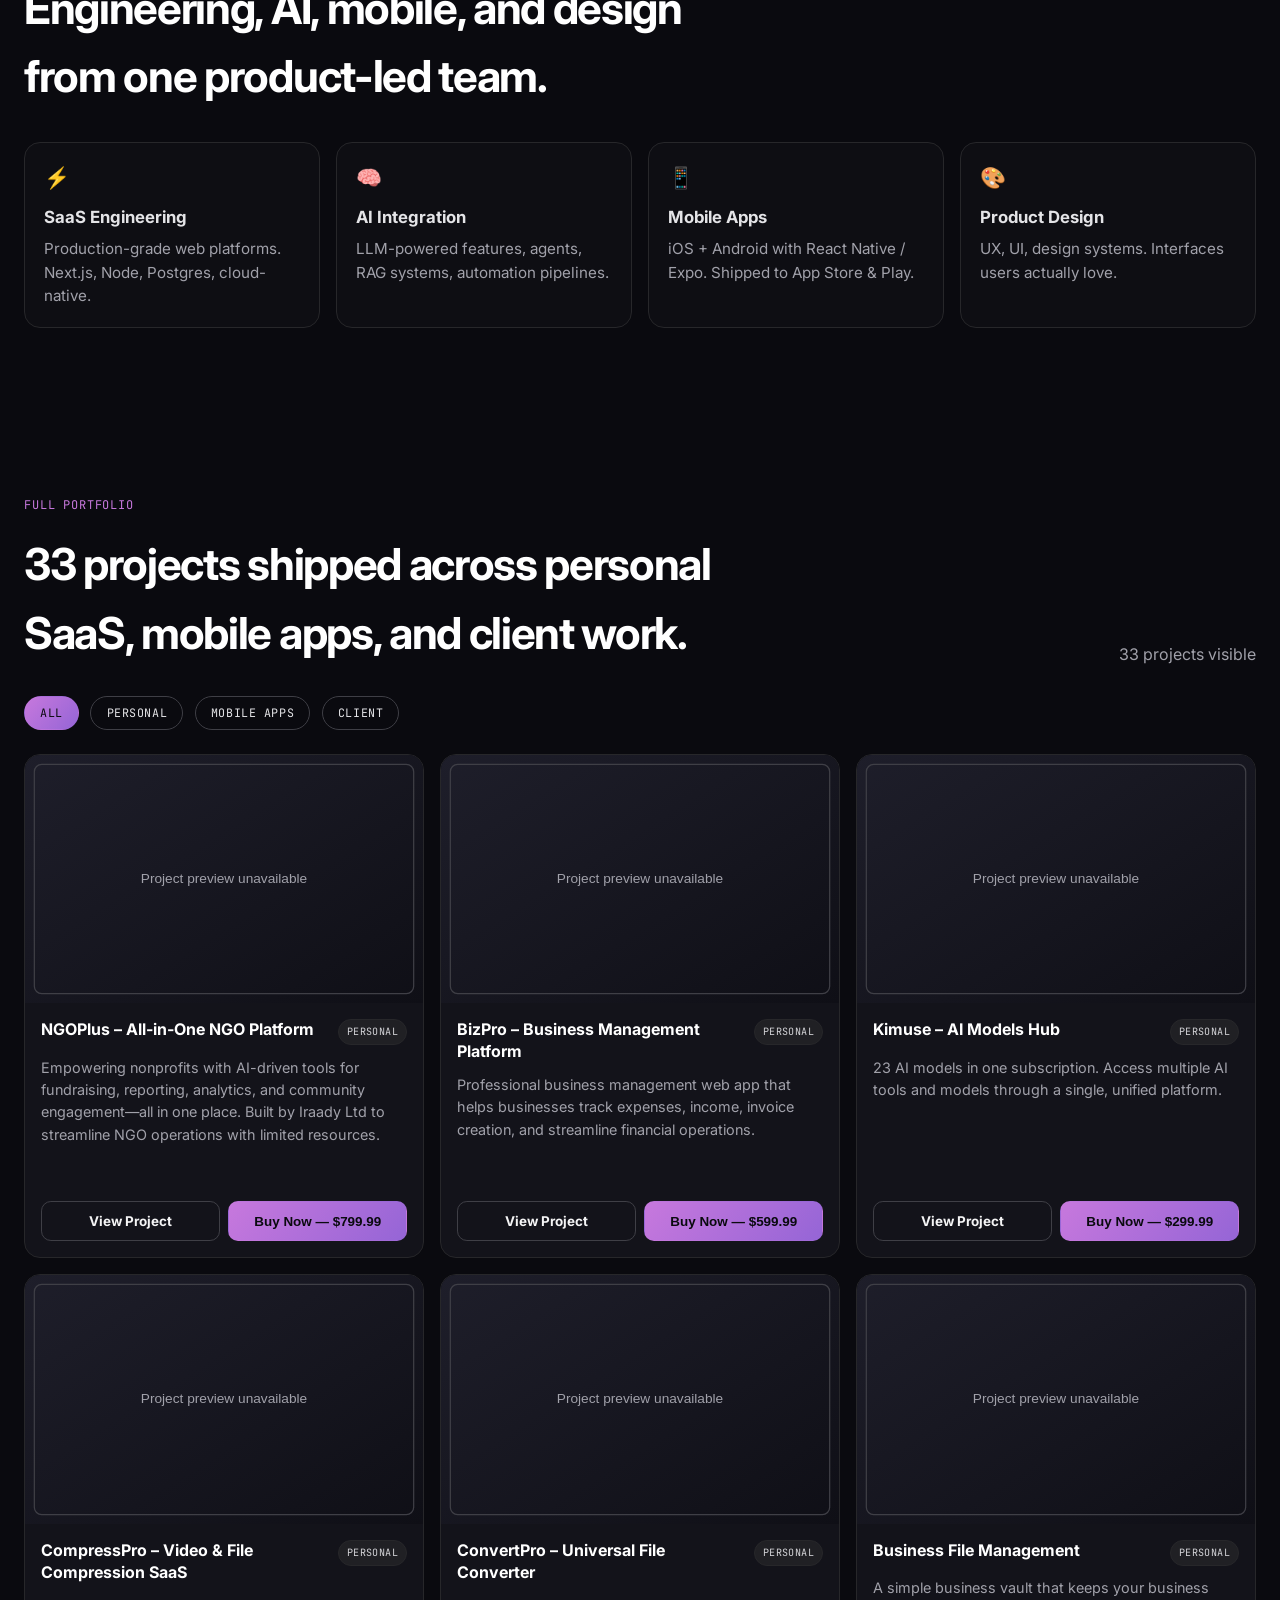
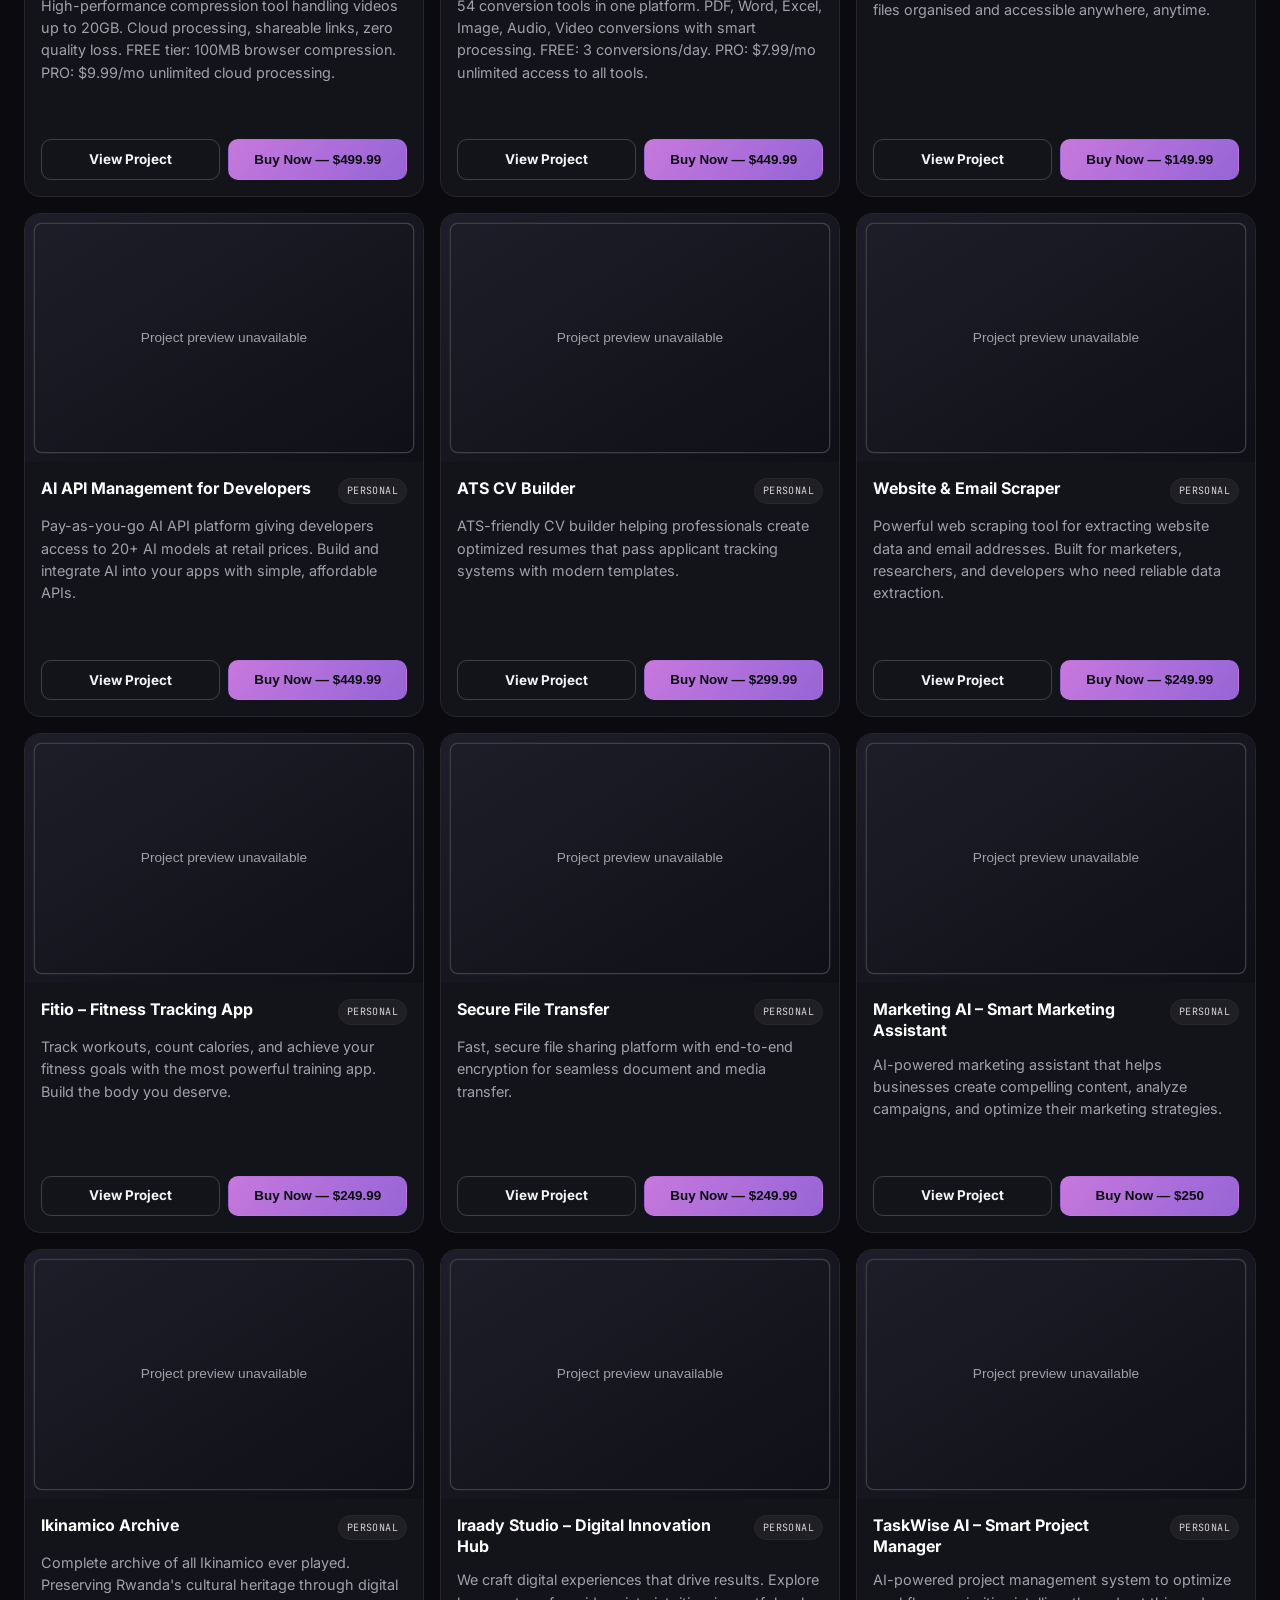
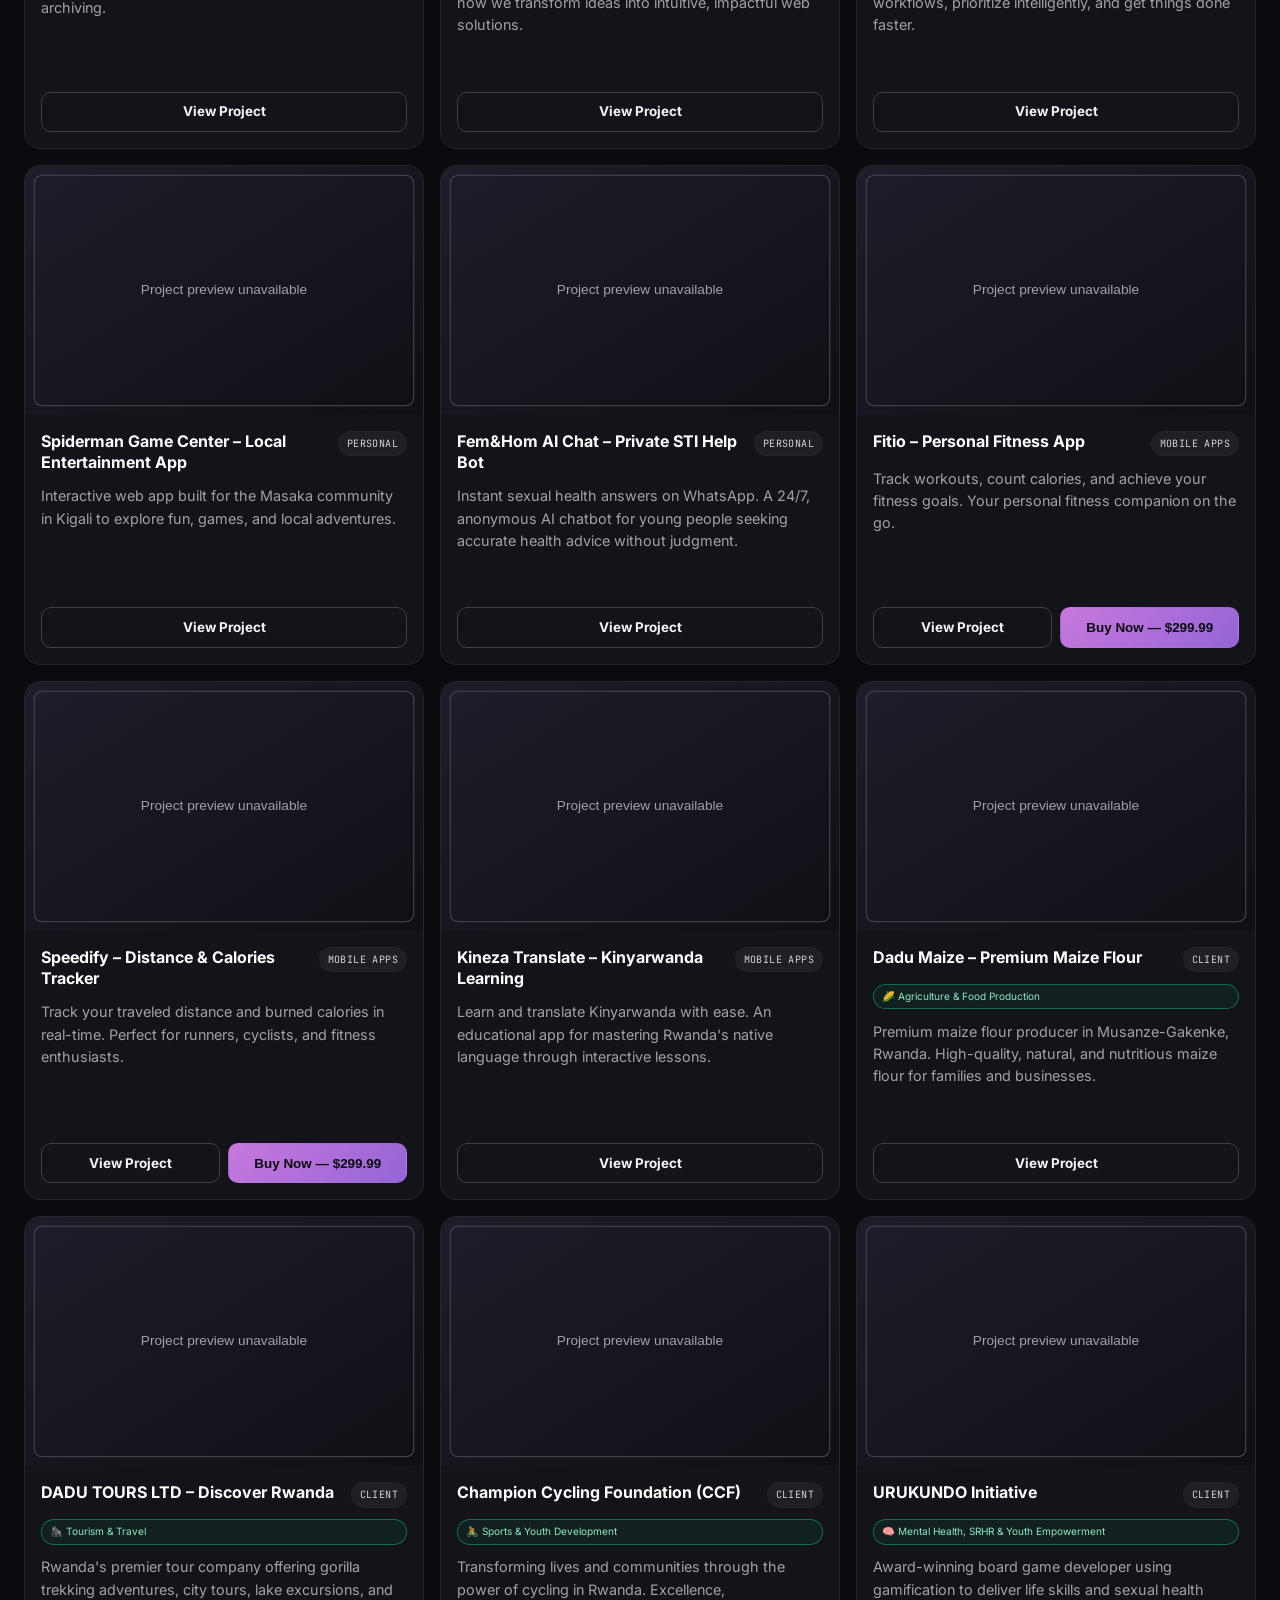
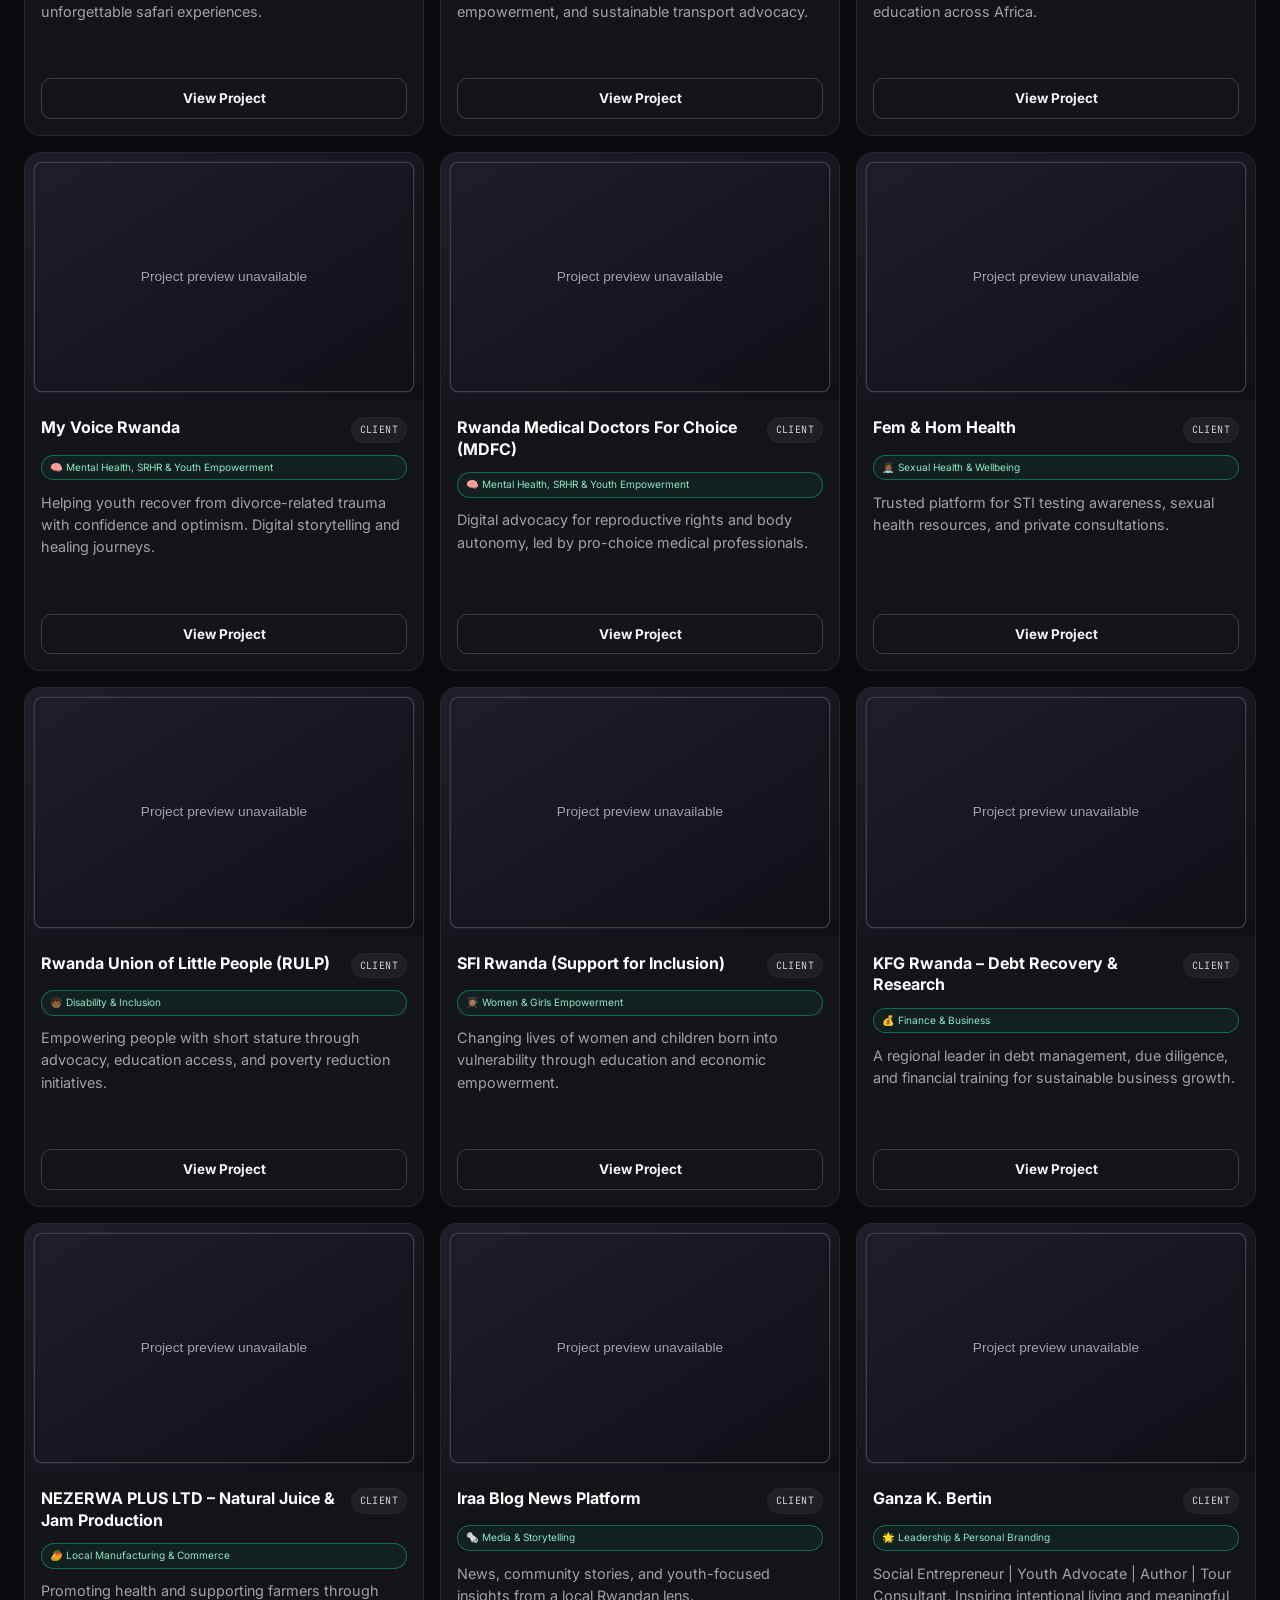
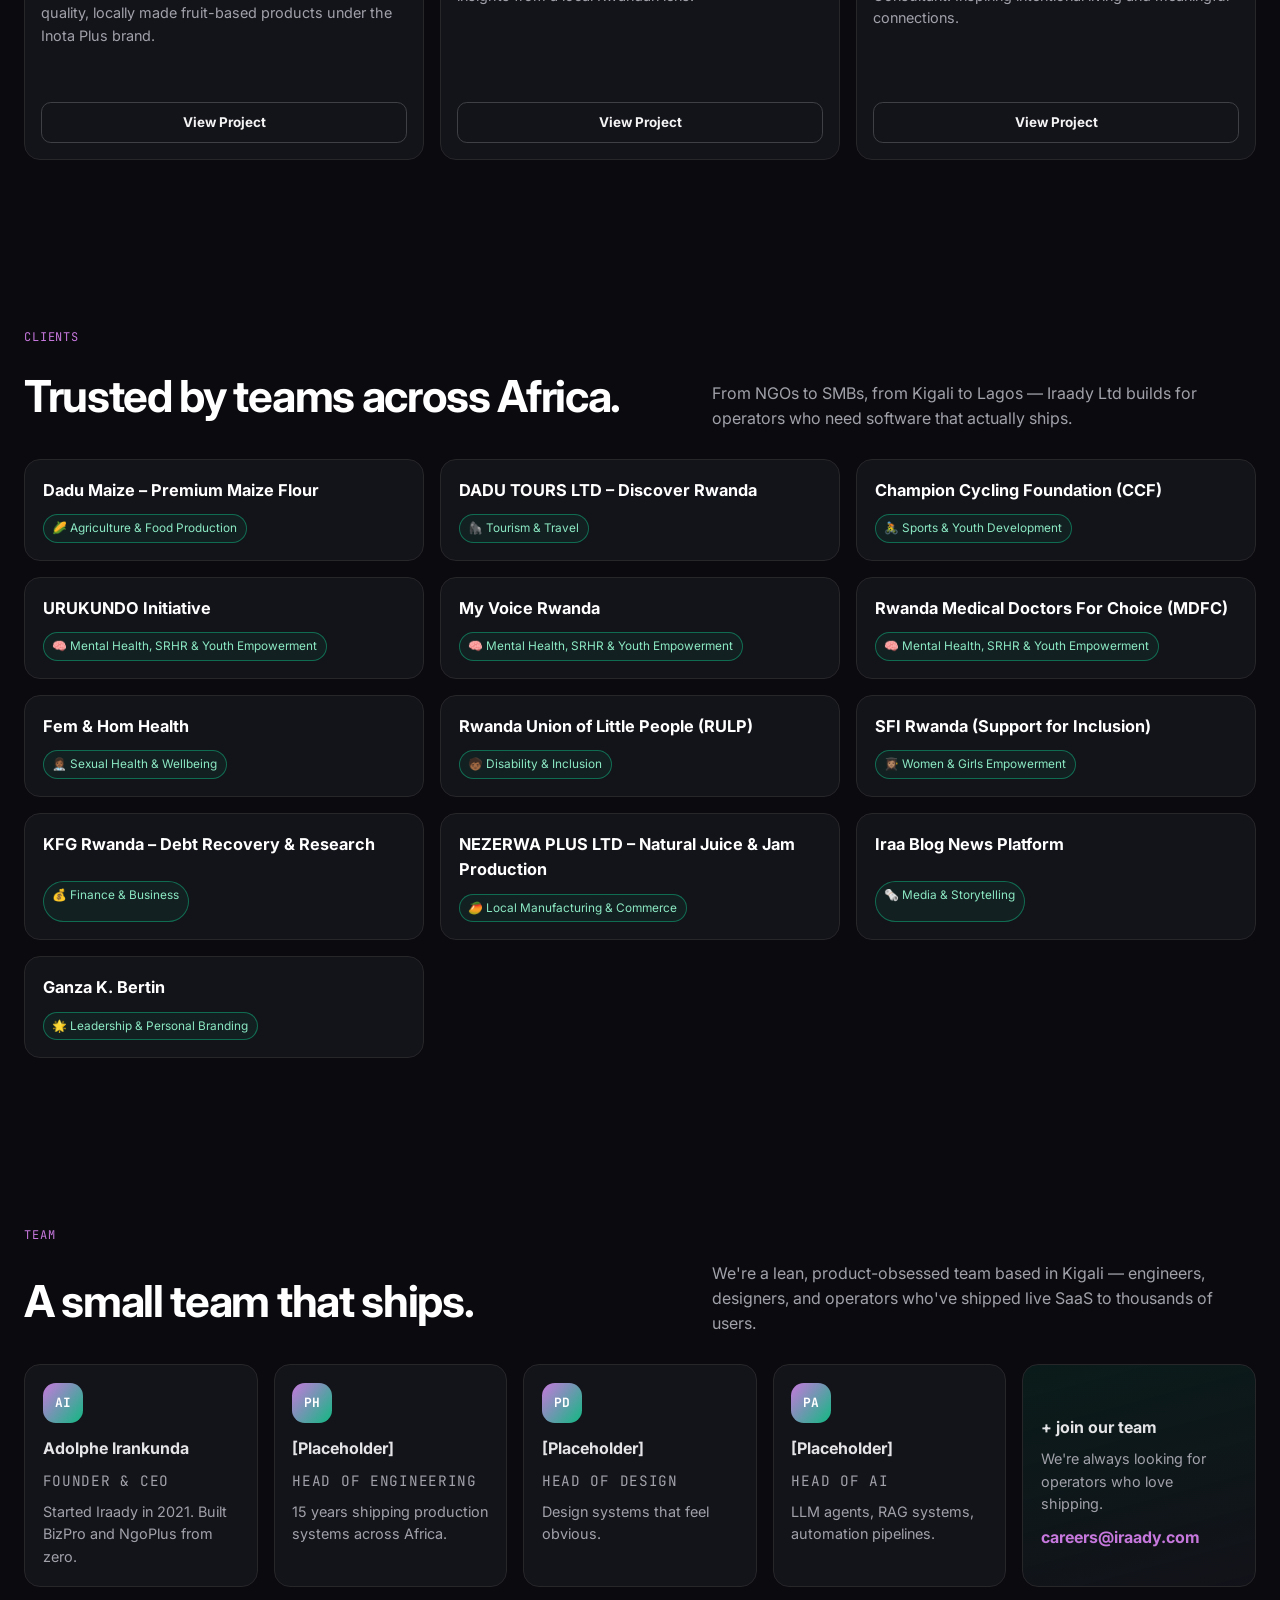
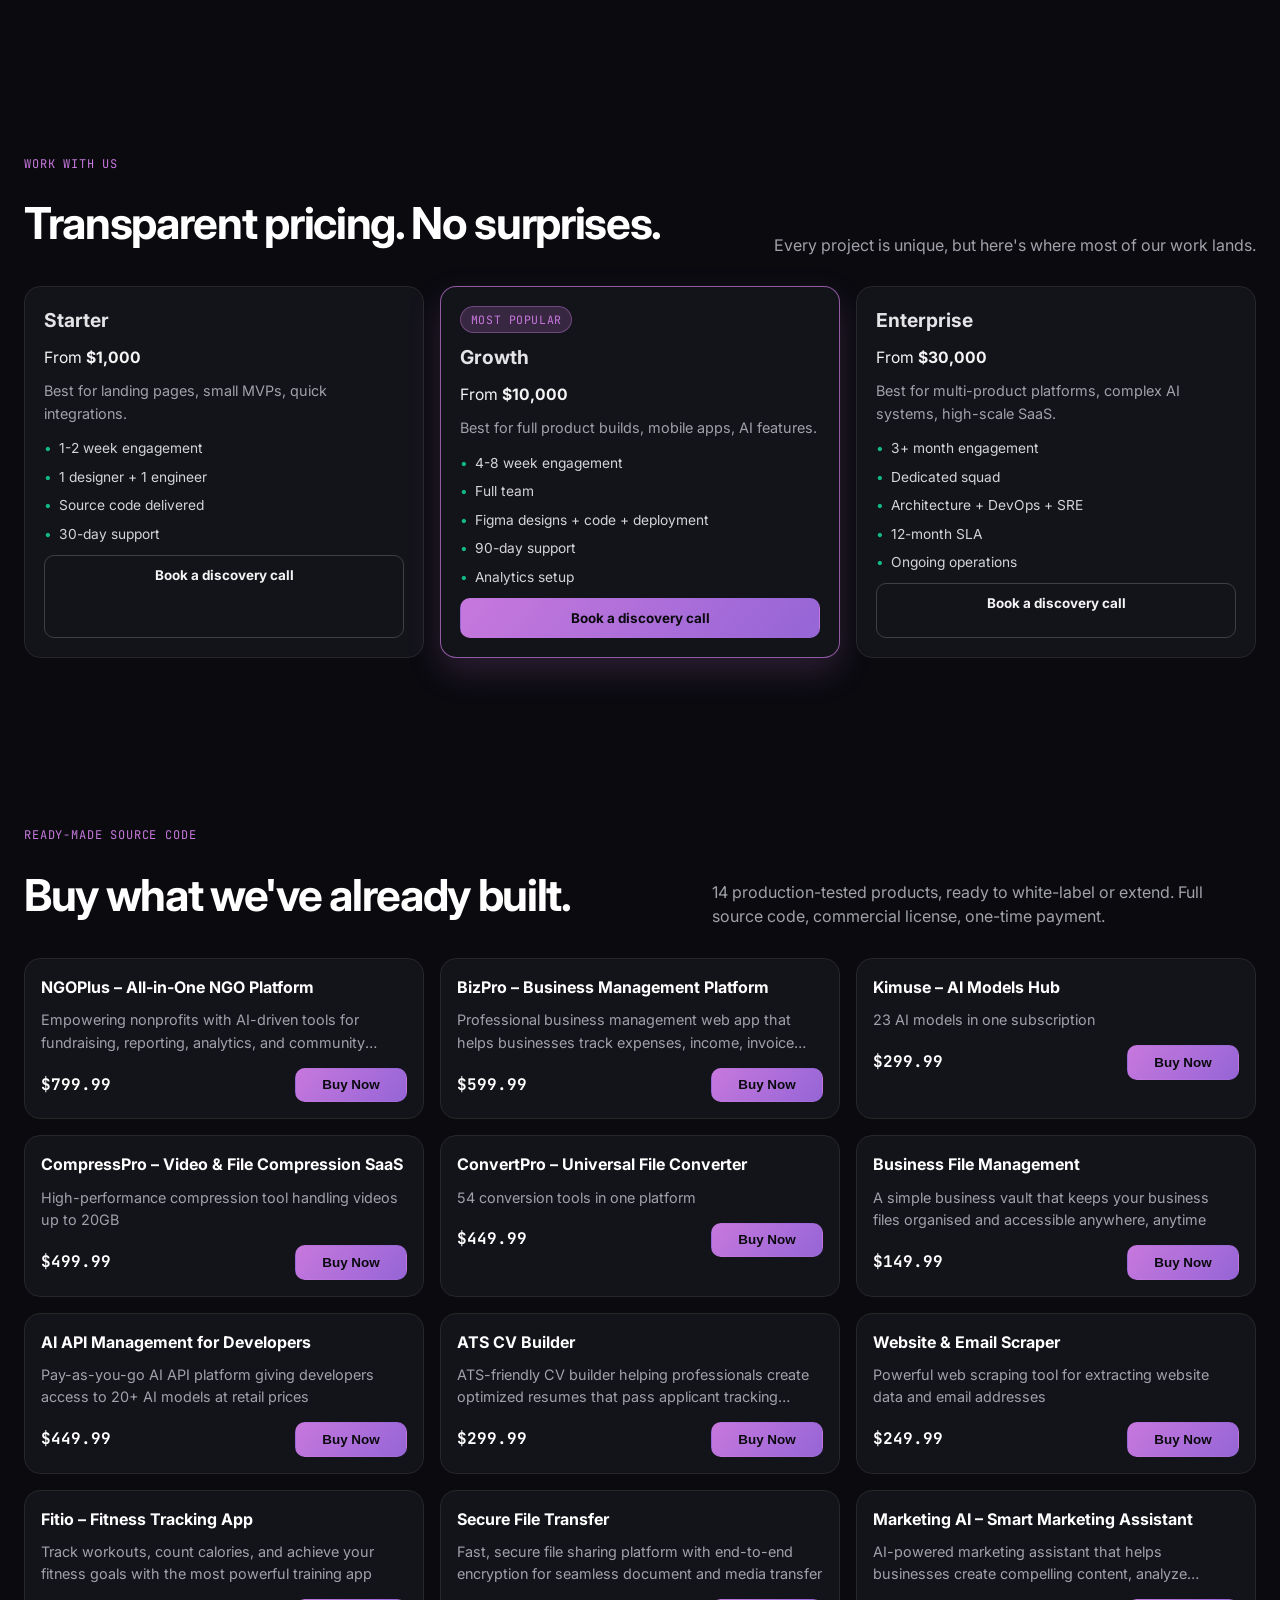
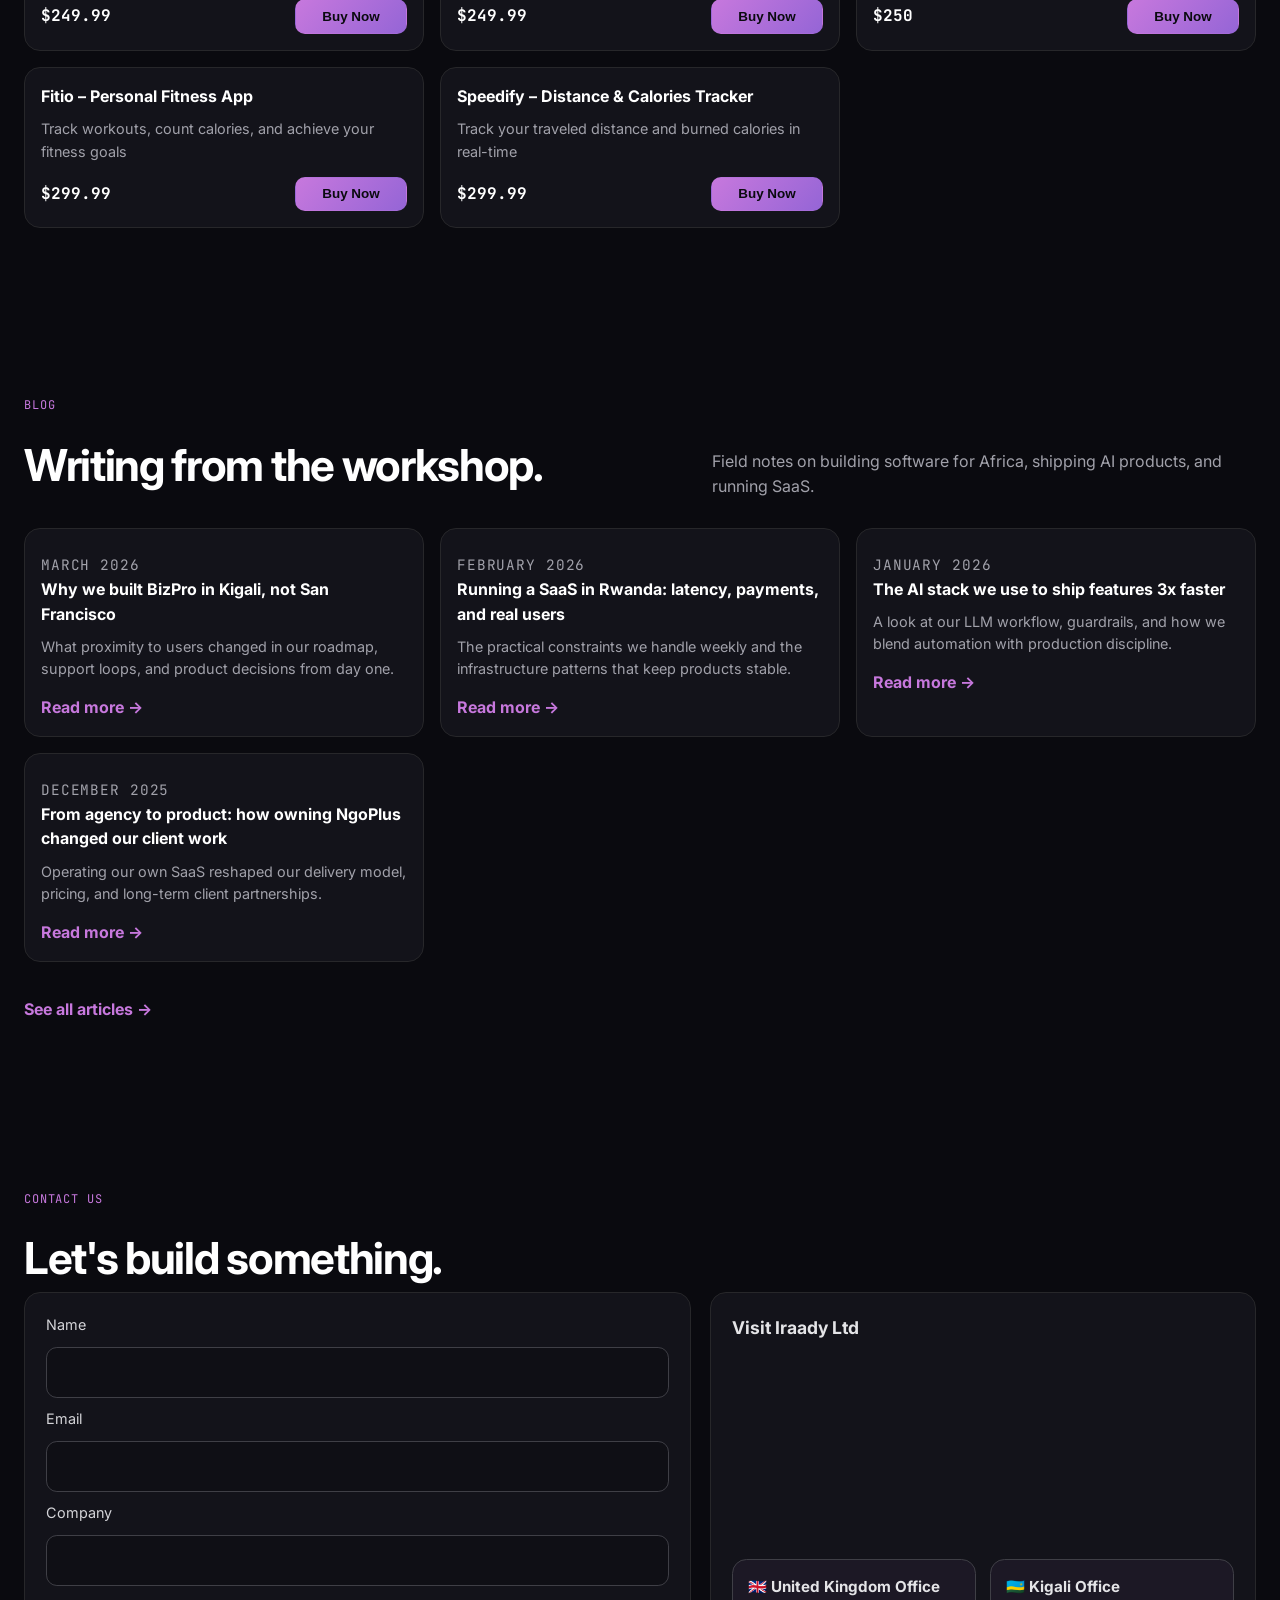
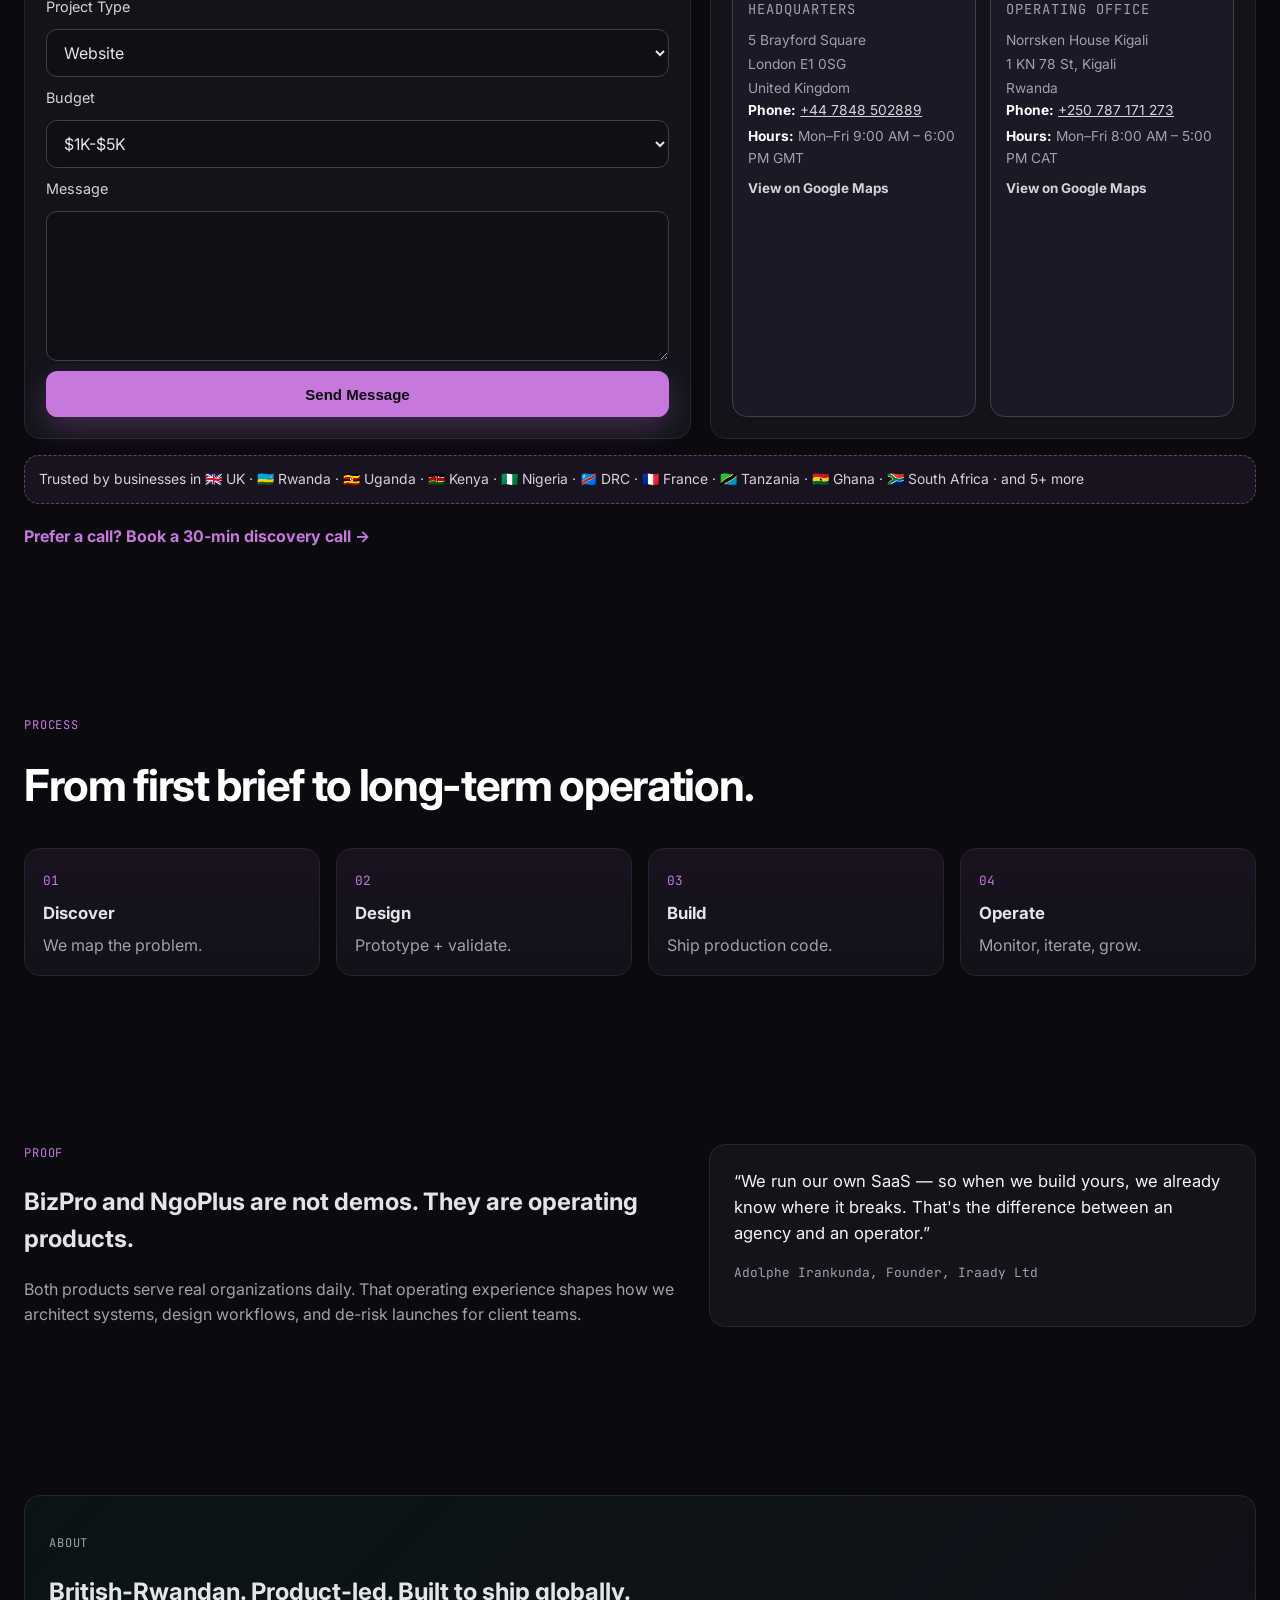
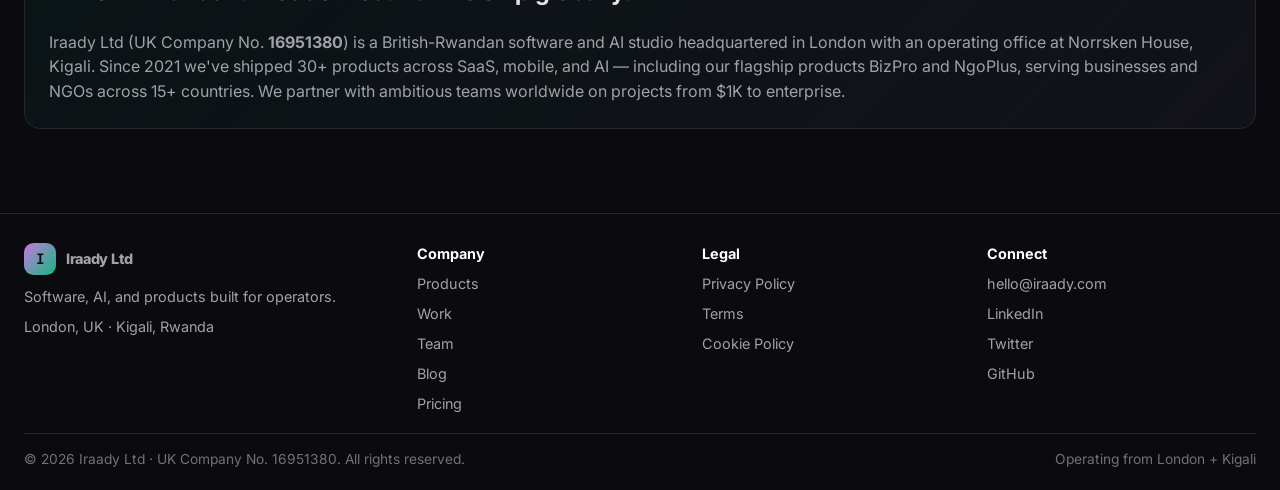
==== commit 5c796d84: "v3: international (UK+RW), WhatsApp, policies, formsubmit, CF analytics" ====
--- a/site-a-dark/index.html
+++ b/site-a-dark/index.html
@@ -3,8 +3,8 @@
 <head>
   <meta charset="UTF-8" />
   <meta name="viewport" content="width=device-width, initial-scale=1.0" />
-  <title>Iraady Ltd — Software, AI, and Products from Kigali</title>
-  <meta name="description" content="Iraady Ltd is a Rwanda-based software &amp; AI studio building and operating flagship products like BizPro and NgoPlus. We partner with ambitious teams on projects from $1K to enterprise." />
+  <title>Iraady Ltd — Software, AI, and Products from London &amp; Kigali</title>
+  <meta name="description" content="Iraady Ltd is a British-Rwandan software &amp; AI studio headquartered in London with an operating office in Kigali. We build and run flagship products like BizPro and NgoPlus, and partner on projects from $1K to enterprise." />
   <link rel="preconnect" href="https://fonts.googleapis.com" />
   <link rel="preconnect" href="https://fonts.gstatic.com" crossorigin />
   <link href="https://fonts.googleapis.com/css2?family=Inter:wght@400;500;600;700;800&family=JetBrains+Mono:wght@400;500&display=swap" rel="stylesheet" />
@@ -42,9 +42,10 @@
     <section class="hero" id="hero">
       <div class="container hero-grid">
         <div class="hero-copy">
-          <p class="eyebrow"><span class="live-dot" aria-hidden="true"></span>Kigali · Rwanda · Product Operators</p>
+          <p class="eyebrow"><span class="live-dot" aria-hidden="true"></span>London · Kigali · Product Operators</p>
+          <p class="hero-note">London HQ · Kigali Studio</p>
           <h1>We build the software <span>Africa actually uses.</span></h1>
-          <p class="hero-sub">Iraady Ltd is a product-led software &amp; AI studio from Kigali. We operate BizPro, NgoPlus, and a portfolio of live SaaS serving thousands — and we partner on projects from $1K to enterprise.</p>
+          <p class="hero-sub">Iraady Ltd is a British-Rwandan product-led software &amp; AI studio headquartered in London with an operating office in Kigali. We operate BizPro, NgoPlus, and a portfolio of live SaaS serving thousands — and we partner on projects from $1K to enterprise.</p>
           <div class="hero-actions">
             <a class="btn btn-primary" href="#contact">Book a Discovery Call</a>
             <a class="btn btn-ghost" href="#work">See Our Work</a>
@@ -333,7 +334,13 @@
           <h2 id="contact-title">Let's build something.</h2>
         </div>
         <div class="contact-grid">
-          <form class="contact-form" id="contact-form" action="mailto:hello@iraady.com" method="post" enctype="text/plain">
+          <form class="contact-form" id="contact-form" action="https://formsubmit.co/info@iraady.com" method="POST">
+            <input type="hidden" name="_subject" value="New inquiry from Iraady Ltd website" />
+            <input type="hidden" name="_template" value="table" />
+            <input type="hidden" name="_next" value="https://iraady.com/thank-you.html" />
+            <input type="hidden" name="_captcha" value="true" />
+            <input type="hidden" name="_autoresponse" value="Thanks for reaching out to Iraady Ltd! We&#39;ve received your message and will reply within 24 hours on weekdays. — Adolphe &amp; team" />
+
             <label for="contact-name">Name</label>
             <input id="contact-name" name="name" type="text" required />
 
@@ -366,21 +373,37 @@
 
             <button type="submit" class="btn btn-primary">Send Message</button>
           </form>
-          <aside class="contact-card">
-            <h3>Reach Iraady Ltd</h3>
-            <ul class="contact-list">
-              <li><span>📧</span><div><strong>Email</strong><p><a href="mailto:hello@iraady.com">hello@iraady.com</a> / <a href="mailto:info@iraady.com">info@iraady.com</a></p></div></li>
-              <li><span>📍</span><div><strong>Location</strong><p>Kigali, Rwanda</p></div></li>
-              <li><span>🕒</span><div><strong>Response time</strong><p>Within 24 hours on weekdays</p></div></li>
-            </ul>
-            <div class="contact-socials" aria-label="Social links">
-              <a href="#">LinkedIn</a>
-              <a href="#">Twitter/X</a>
-              <a href="#">GitHub</a>
-              <a href="#">Telegram</a>
+          <aside class="office-panel" aria-label="Iraady offices">
+            <h3>Visit Iraady Ltd</h3>
+            <div class="office-grid">
+              <article class="office-card">
+                <h4>🇬🇧 United Kingdom Office</h4>
+                <p class="office-tag">Headquarters</p>
+                <ul class="office-lines">
+                  <li>5 Brayford Square</li>
+                  <li>London E1 0SG</li>
+                  <li>United Kingdom</li>
+                </ul>
+                <p><strong>Phone:</strong> <a href="tel:+447848502889">+44 7848 502889</a></p>
+                <p><strong>Hours:</strong> Mon–Fri 9:00 AM – 6:00 PM GMT</p>
+                <a class="office-map" href="https://maps.google.com/?q=5+Brayford+Square+London+E1+0SG" target="_blank" rel="noopener noreferrer">View on Google Maps</a>
+              </article>
+              <article class="office-card">
+                <h4>🇷🇼 Kigali Office</h4>
+                <p class="office-tag">Operating Office</p>
+                <ul class="office-lines">
+                  <li>Norrsken House Kigali</li>
+                  <li>1 KN 78 St, Kigali</li>
+                  <li>Rwanda</li>
+                </ul>
+                <p><strong>Phone:</strong> <a href="tel:+250787171273">+250 787 171 273</a></p>
+                <p><strong>Hours:</strong> Mon–Fri 8:00 AM – 5:00 PM CAT</p>
+                <a class="office-map" href="https://maps.google.com/?q=Norrsken+House+Kigali" target="_blank" rel="noopener noreferrer">View on Google Maps</a>
+              </article>
             </div>
           </aside>
         </div>
+        <p class="trusted-strip">Trusted by businesses in 🇬🇧 UK · 🇷🇼 Rwanda · 🇺🇬 Uganda · 🇰🇪 Kenya · 🇳🇬 Nigeria · 🇨🇩 DRC · 🇫🇷 France · 🇹🇿 Tanzania · 🇬🇭 Ghana · 🇿🇦 South Africa · and 5+ more</p>
         <p class="contact-call"><a href="mailto:hello@iraady.com?subject=30-min%20discovery%20call">Prefer a call? Book a 30-min discovery call →</a></p>
       </div>
     </section>
@@ -429,8 +452,8 @@
     <section class="section" id="about" aria-labelledby="about-title">
       <div class="container about-box">
         <p class="section-label">About</p>
-        <h2 id="about-title">Rwanda-based. Product-led. Built for Africa.</h2>
-        <p>Iraady Ltd is a registered Rwandan company based in Kigali, founded in 2021. We've shipped 30+ products across SaaS, mobile, and AI — including our flagship products BizPro and NgoPlus, which serve thousands of businesses and NGOs across the continent.</p>
+        <h2 id="about-title">British-Rwandan. Product-led. Built to ship globally.</h2>
+        <p>Iraady Ltd (UK Company No. <strong>16951380</strong>) is a British-Rwandan software and AI studio headquartered in London with an operating office at Norrsken House, Kigali. Since 2021 we&#39;ve shipped 30+ products across SaaS, mobile, and AI — including our flagship products BizPro and NgoPlus, serving businesses and NGOs across 15+ countries. We partner with ambitious teams worldwide on projects from $1K to enterprise.</p>
       </div>
     </section>
   </main>
@@ -443,7 +466,7 @@
           <span class="brand-text">Iraady Ltd</span>
         </a>
         <p class="footer-tagline">Software, AI, and products built for operators.</p>
-        <p class="footer-location">Kigali, Rwanda</p>
+        <p class="footer-location">London, UK · Kigali, Rwanda</p>
       </div>
       <div class="footer-col">
         <h3>Company</h3>
@@ -454,6 +477,12 @@
         <a href="#pricing">Pricing</a>
       </div>
       <div class="footer-col">
+        <h3>Legal</h3>
+        <a href="privacy.html">Privacy Policy</a>
+        <a href="terms.html">Terms</a>
+        <a href="privacy.html#cookies">Cookie Policy</a>
+      </div>
+      <div class="footer-col">
         <h3>Connect</h3>
         <a href="mailto:hello@iraady.com">hello@iraady.com</a>
         <a href="#">LinkedIn</a>
@@ -462,10 +491,19 @@
       </div>
     </div>
     <div class="container footer-bottom">
-      <p>© 2026 Iraady Ltd. All rights reserved.</p>
-      <p>Crafted in 🇷🇼 Kigali</p>
+      <p>© 2026 Iraady Ltd · UK Company No. 16951380. All rights reserved.</p>
+      <p>Operating from London + Kigali</p>
     </div>
   </footer>
+
+  <div class="cookie-banner" id="cookie-banner" hidden>
+    <p>We use privacy-respecting analytics (Cloudflare Web Analytics — no cookies). Learn more in our <a href="privacy.html">Privacy Policy</a>.</p>
+    <button type="button" id="cookie-ack">Got it</button>
+  </div>
+
+  <a class="whatsapp-float" href="https://wa.me/250787171273?text=Hi%20Iraady%20Ltd%2C%20I%27m%20interested%20in%20your%20services." target="_blank" rel="noopener noreferrer" aria-label="Chat on WhatsApp">
+    <svg viewBox="0 0 32 32" fill="white" width="28" height="28"><path d="M16 .396C7.164.396 0 7.56 0 16.396c0 2.887.788 5.587 2.154 7.918L.02 31.604l7.43-2.118A15.93 15.93 0 0 0 16 32.396c8.836 0 16-7.164 16-16s-7.164-16-16-16zm0 29.334a13.33 13.33 0 0 1-6.77-1.84l-.486-.286-4.42 1.26 1.17-4.316-.318-.498A13.33 13.33 0 1 1 16 29.73zm7.33-9.9c-.4-.2-2.37-1.17-2.74-1.3-.37-.14-.64-.2-.9.2-.27.4-1.03 1.3-1.27 1.56-.23.27-.47.3-.87.1-.4-.2-1.7-.63-3.24-2.01-1.2-1.07-2.01-2.4-2.25-2.8-.23-.4-.03-.62.18-.82.18-.18.4-.47.6-.7.2-.23.27-.4.4-.67.13-.27.07-.5-.03-.7-.1-.2-.9-2.17-1.23-2.97-.32-.78-.65-.67-.9-.68l-.77-.02c-.27 0-.7.1-1.07.5-.37.4-1.4 1.37-1.4 3.34 0 1.97 1.43 3.87 1.63 4.14.2.27 2.83 4.33 6.87 6.07.96.42 1.7.67 2.28.86.96.3 1.83.26 2.52.16.77-.12 2.37-.97 2.7-1.9.33-.94.33-1.74.23-1.9-.1-.17-.37-.27-.77-.47z"/></svg>
+  </a>
 
   <div class="modal" id="checkout-modal" aria-hidden="true" role="dialog" aria-modal="true" aria-labelledby="checkout-title">
     <div class="modal-backdrop" data-modal-close></div>
@@ -852,5 +890,8 @@
   </script>
   <script src="https://checkout.flutterwave.com/v3.js"></script>
   <script src="app.js" defer></script>
+  <!-- Google Analytics 4 (disabled until GA_ID is set) -->
+  <!-- Cloudflare Web Analytics -->
+  <script defer src='https://static.cloudflareinsights.com/beacon.min.js' data-cf-beacon='{"token": "0d6bab85f31c439b84964dfa6a7d2fe4"}'></script>
 </body>
 </html>
--- a/site-a-dark/styles.css
+++ b/site-a-dark/styles.css
@@ -224,6 +224,15 @@
   max-width: 42rem;
   color: var(--muted);
   font-size: clamp(1rem, 2.2vw, 1.2rem);
+}
+
+.hero-note {
+  margin: 0.85rem 0 0;
+  color: #d3b3de;
+  font-family: "JetBrains Mono", monospace;
+  font-size: 0.72rem;
+  text-transform: uppercase;
+  letter-spacing: 0.07em;
 }
 
 .hero-actions {
@@ -1033,62 +1042,91 @@
   border-color: transparent;
 }
 
-.contact-card {
+.office-panel {
   border: 1px solid var(--border);
   border-radius: var(--radius);
   background: var(--card);
   padding: 1.3rem;
-}
-
-.contact-card h3 {
+  display: grid;
+  gap: 1rem;
+}
+
+.office-panel h3 {
   margin: 0;
   font-size: 1.1rem;
 }
 
-.contact-list {
-  margin: 1rem 0 0;
+.office-grid {
+  display: grid;
+  grid-template-columns: repeat(2, minmax(0, 1fr));
+  gap: 0.85rem;
+}
+
+.office-card {
+  border: 1px solid #3f3f46;
+  border-radius: 0.9rem;
+  background: rgba(199, 120, 221, 0.05);
+  padding: 0.95rem;
+}
+
+.office-card h4 {
+  margin: 0;
+  font-size: 0.95rem;
+}
+
+.office-tag {
+  margin: 0.3rem 0 0;
+  color: var(--violet);
+  font-family: "JetBrains Mono", monospace;
+  font-size: 0.66rem;
+  text-transform: uppercase;
+  letter-spacing: 0.07em;
+}
+
+.office-lines {
+  margin: 0.6rem 0 0;
   padding: 0;
   list-style: none;
   display: grid;
-  gap: 0.9rem;
-}
-
-.contact-list li {
-  display: flex;
-  align-items: flex-start;
-  gap: 0.65rem;
-}
-
-.contact-list strong {
-  display: block;
-  color: #ffffff;
-  font-size: 0.9rem;
-}
-
-.contact-list p {
-  margin: 0.2rem 0 0;
-  color: var(--muted);
-  font-size: 0.9rem;
-}
-
-.contact-list a {
-  color: var(--muted);
-}
-
-.contact-socials {
-  margin-top: 1.2rem;
-  display: flex;
-  flex-wrap: wrap;
-  gap: 0.6rem;
-}
-
-.contact-socials a {
-  border: 1px solid #3f3f46;
-  border-radius: 999px;
-  padding: 0.38rem 0.68rem;
+  gap: 0.18rem;
+}
+
+.office-lines li,
+.office-card p {
+  margin: 0;
+  color: var(--muted);
+  font-size: 0.86rem;
+}
+
+.office-card p + p {
+  margin-top: 0.35rem;
+}
+
+.office-card strong {
+  color: #ffffff;
+}
+
+.office-card a {
   color: #d4d4d8;
+}
+
+.office-map {
+  margin-top: 0.55rem;
+  display: inline-flex;
+  color: var(--violet);
+  font-weight: 700;
   text-decoration: none;
-  font-size: 0.82rem;
+  font-size: 0.84rem;
+}
+
+.trusted-strip {
+  margin: 1rem 0 0;
+  border: 1px dashed rgba(199, 120, 221, 0.45);
+  border-radius: 0.9rem;
+  padding: 0.8rem 0.9rem;
+  color: #d4d4d8;
+  font-size: 0.87rem;
+  background: rgba(199, 120, 221, 0.08);
 }
 
 .contact-call {
@@ -1108,7 +1146,7 @@
 
 .footer-grid {
   display: grid;
-  grid-template-columns: 1.4fr repeat(2, minmax(0, 1fr));
+  grid-template-columns: 1.4fr repeat(3, minmax(0, 1fr));
   gap: 1rem;
   padding-bottom: 1.1rem;
 }
@@ -1155,6 +1193,174 @@
   margin: 0;
   font-size: 0.86rem;
   color: #71717a;
+}
+
+.policy-main {
+  padding: 4.4rem 0 5rem;
+}
+
+.policy-article {
+  width: min(720px, 100%);
+  margin: 0 auto;
+  border: 1px solid var(--border);
+  border-radius: var(--radius);
+  background: var(--card);
+  padding: clamp(1.2rem, 2vw, 2rem);
+}
+
+.policy-header h1 {
+  margin: 0;
+  color: #ffffff;
+  font-size: clamp(2rem, 4vw, 2.8rem);
+  letter-spacing: -0.03em;
+}
+
+.policy-date {
+  margin: 0.6rem 0 0;
+  color: var(--muted);
+  font-size: 0.9rem;
+}
+
+.policy-section + .policy-section {
+  margin-top: 1.3rem;
+  padding-top: 1.3rem;
+  border-top: 1px solid var(--border);
+}
+
+.policy-section h2 {
+  margin: 0;
+  color: #ffffff;
+  font-size: 1.12rem;
+}
+
+.policy-section p,
+.policy-section li {
+  color: var(--muted);
+  font-size: 0.92rem;
+}
+
+.policy-section p {
+  margin: 0.55rem 0 0;
+}
+
+.policy-section ul {
+  margin: 0.6rem 0 0;
+  padding-left: 1.2rem;
+  display: grid;
+  gap: 0.35rem;
+}
+
+.policy-section a {
+  color: var(--violet);
+}
+
+.thanks-main {
+  padding: 5.5rem 0 6rem;
+}
+
+.thanks-card {
+  width: min(720px, 100%);
+  margin: 0 auto;
+  border: 1px solid var(--border);
+  border-radius: var(--radius);
+  background: var(--card);
+  padding: clamp(1.4rem, 2.5vw, 2.3rem);
+}
+
+.thanks-card h1 {
+  margin: 0;
+  font-size: clamp(2rem, 4vw, 3rem);
+  line-height: 1.1;
+  letter-spacing: -0.03em;
+}
+
+.thanks-card p {
+  margin: 0.85rem 0 0;
+  color: var(--muted);
+}
+
+.thanks-back {
+  margin-top: 1.2rem;
+  display: inline-flex;
+  color: var(--violet);
+  font-weight: 700;
+  text-decoration: none;
+}
+
+.cookie-banner {
+  position: fixed;
+  left: 24px;
+  right: 92px;
+  bottom: 24px;
+  display: flex;
+  align-items: center;
+  justify-content: space-between;
+  gap: 1rem;
+  border: 1px solid #3f3f46;
+  border-radius: 0.9rem;
+  background: rgba(10, 10, 15, 0.96);
+  padding: 0.8rem 0.9rem;
+  box-shadow: 0 18px 40px rgba(0, 0, 0, 0.45);
+  z-index: 74;
+}
+
+.cookie-banner[hidden] {
+  display: none;
+}
+
+.cookie-banner p {
+  margin: 0;
+  color: #d4d4d8;
+  font-size: 0.86rem;
+}
+
+.cookie-banner a {
+  color: var(--violet);
+}
+
+.cookie-banner button {
+  border: 1px solid #4f4f56;
+  border-radius: 0.62rem;
+  background: rgba(199, 120, 221, 0.2);
+  color: #f4f4f5;
+  font-weight: 700;
+  padding: 0.48rem 0.78rem;
+  cursor: pointer;
+}
+
+.whatsapp-float {
+  position: fixed;
+  right: 24px;
+  bottom: 24px;
+  width: 56px;
+  height: 56px;
+  border-radius: 999px;
+  display: grid;
+  place-items: center;
+  text-decoration: none;
+  background: #25d366;
+  box-shadow: 0 14px 30px rgba(0, 0, 0, 0.36);
+  z-index: 75;
+  transition: transform 0.2s ease, box-shadow 0.2s ease;
+  animation: whatsapp-pulse 2.8s ease-in-out infinite;
+}
+
+.whatsapp-float:hover,
+.whatsapp-float:focus-visible {
+  transform: translateY(-2px);
+  box-shadow:
+    0 16px 32px rgba(0, 0, 0, 0.38),
+    0 0 0 4px rgba(199, 120, 221, 0.35);
+}
+
+@keyframes whatsapp-pulse {
+  0%,
+  100% {
+    transform: scale(1);
+  }
+  50% {
+    transform: scale(1.05);
+  }
 }
 
 .modal {
@@ -1383,4 +1589,21 @@
   .footer-bottom {
     flex-direction: column;
   }
-}
+
+  .office-grid {
+    grid-template-columns: 1fr;
+  }
+
+  .cookie-banner {
+    left: 12px;
+    right: 12px;
+    bottom: 86px;
+    flex-direction: column;
+    align-items: flex-start;
+  }
+
+  .whatsapp-float {
+    right: 16px;
+    bottom: 16px;
+  }
+}
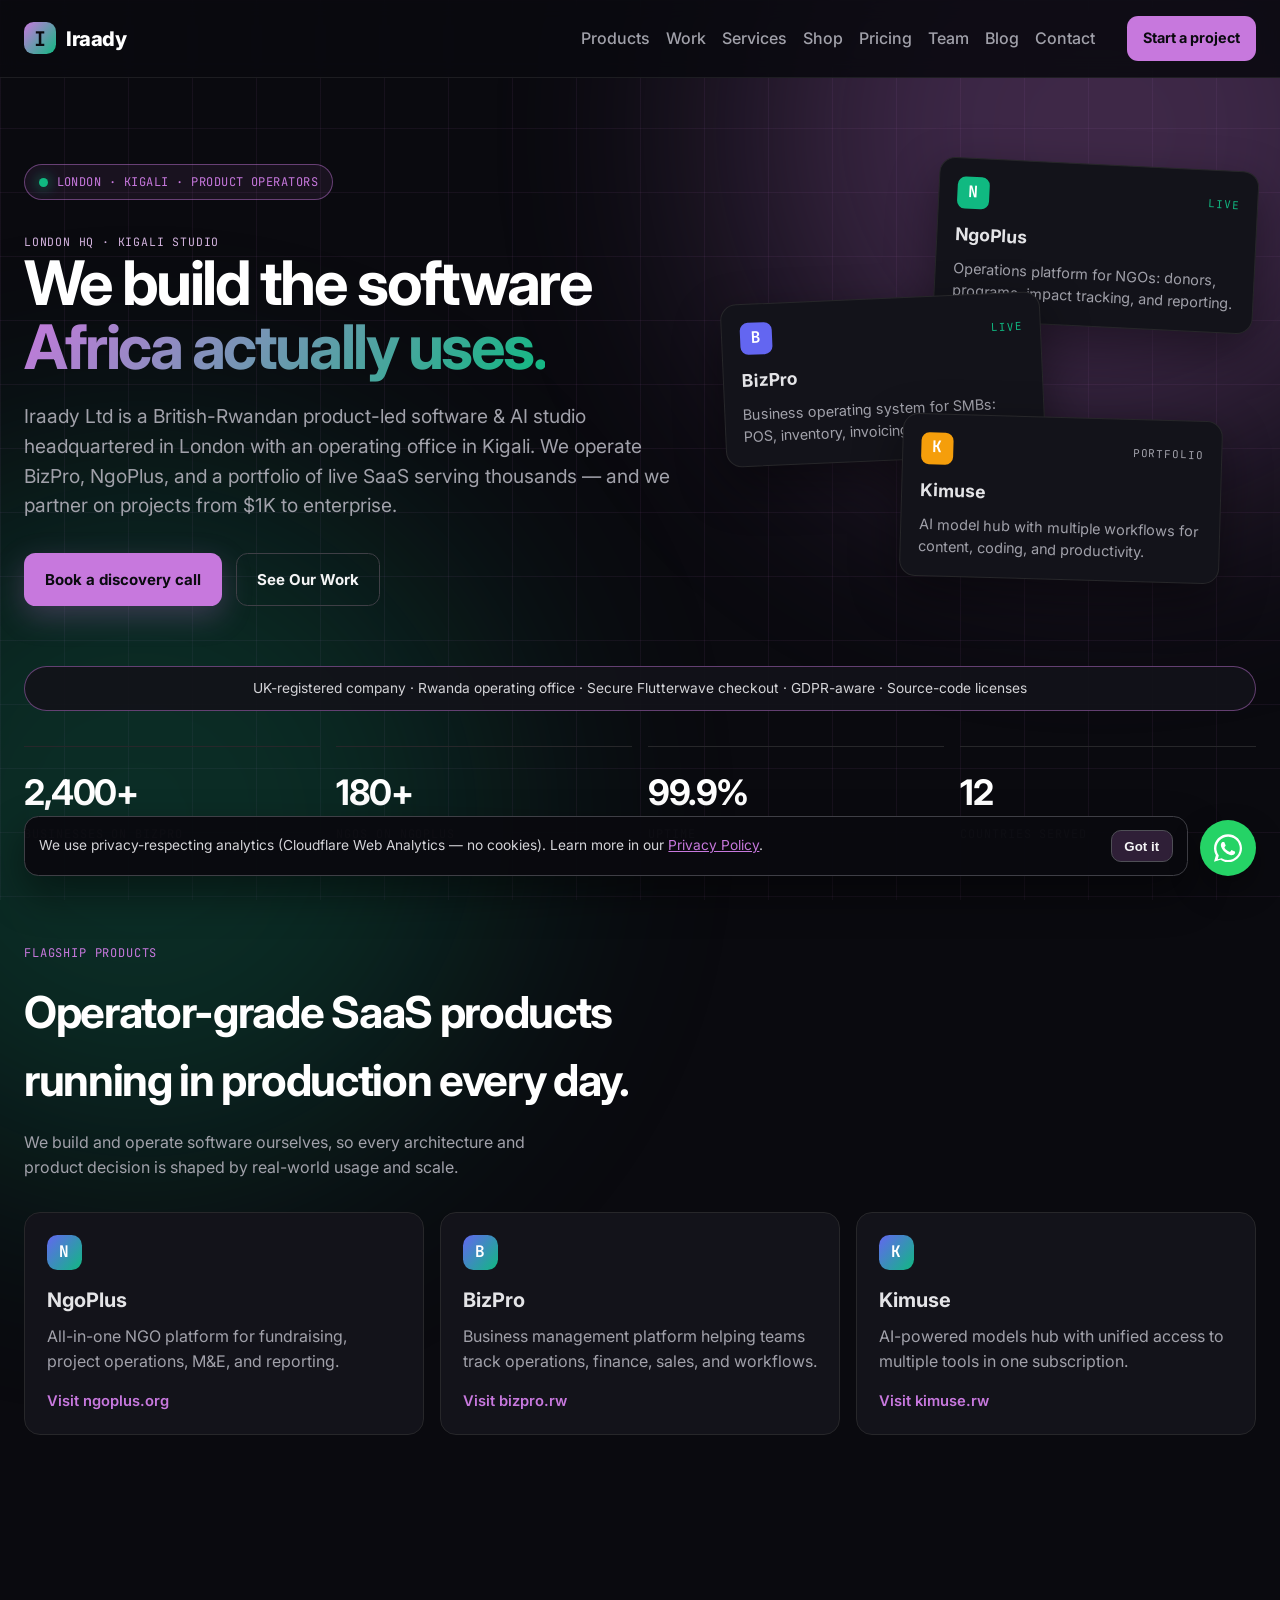
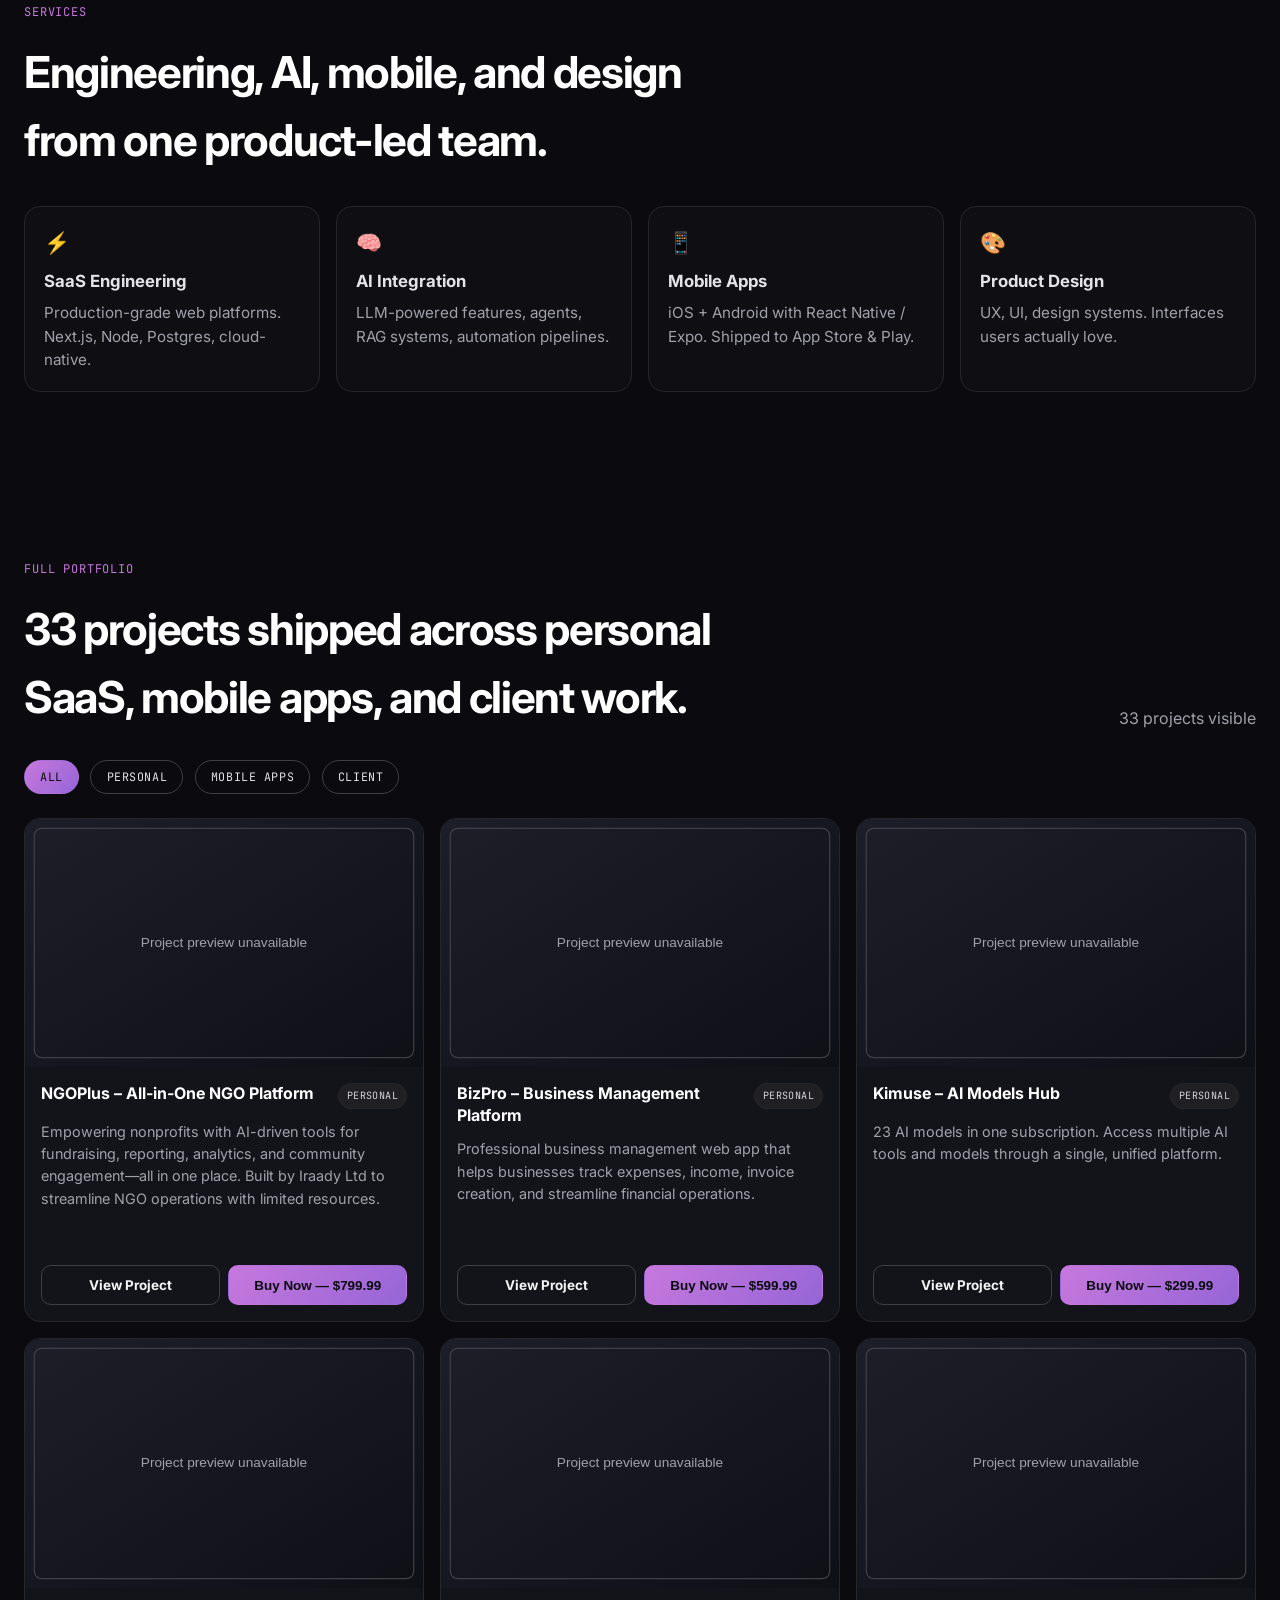
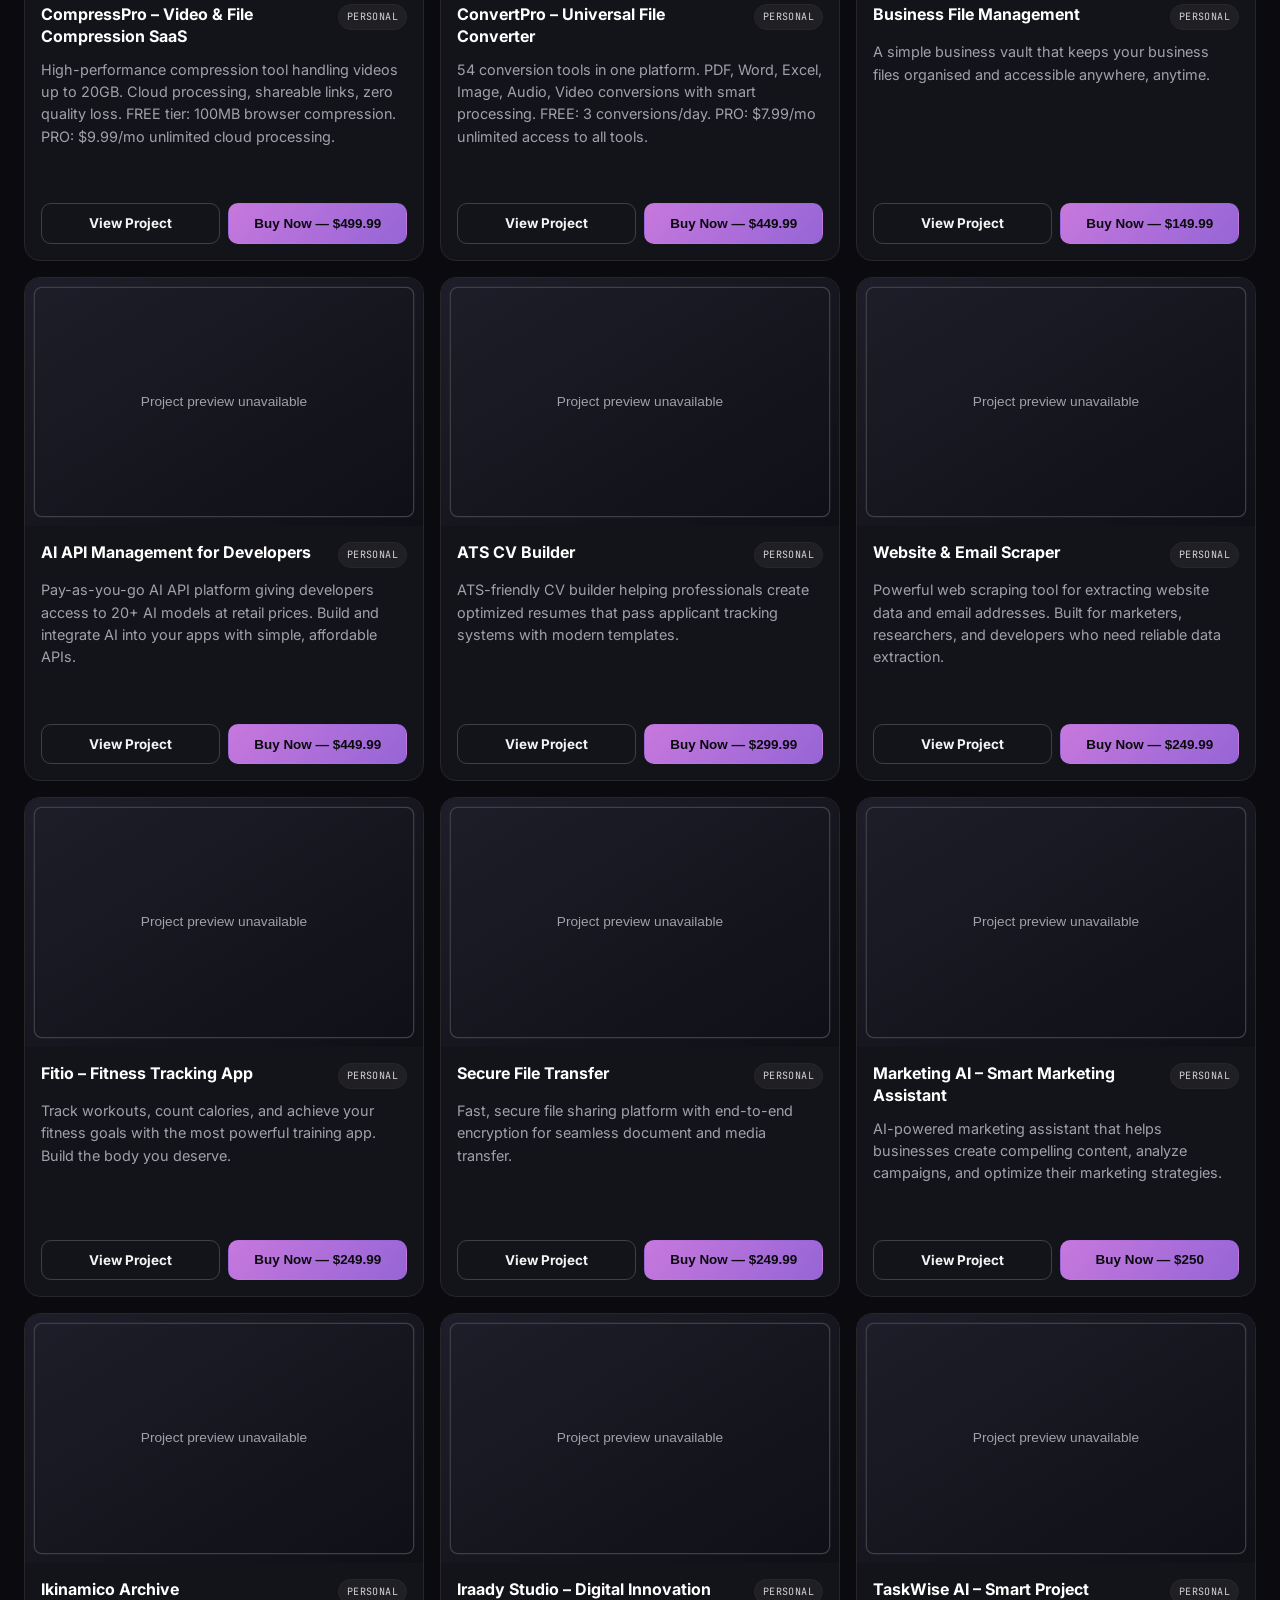
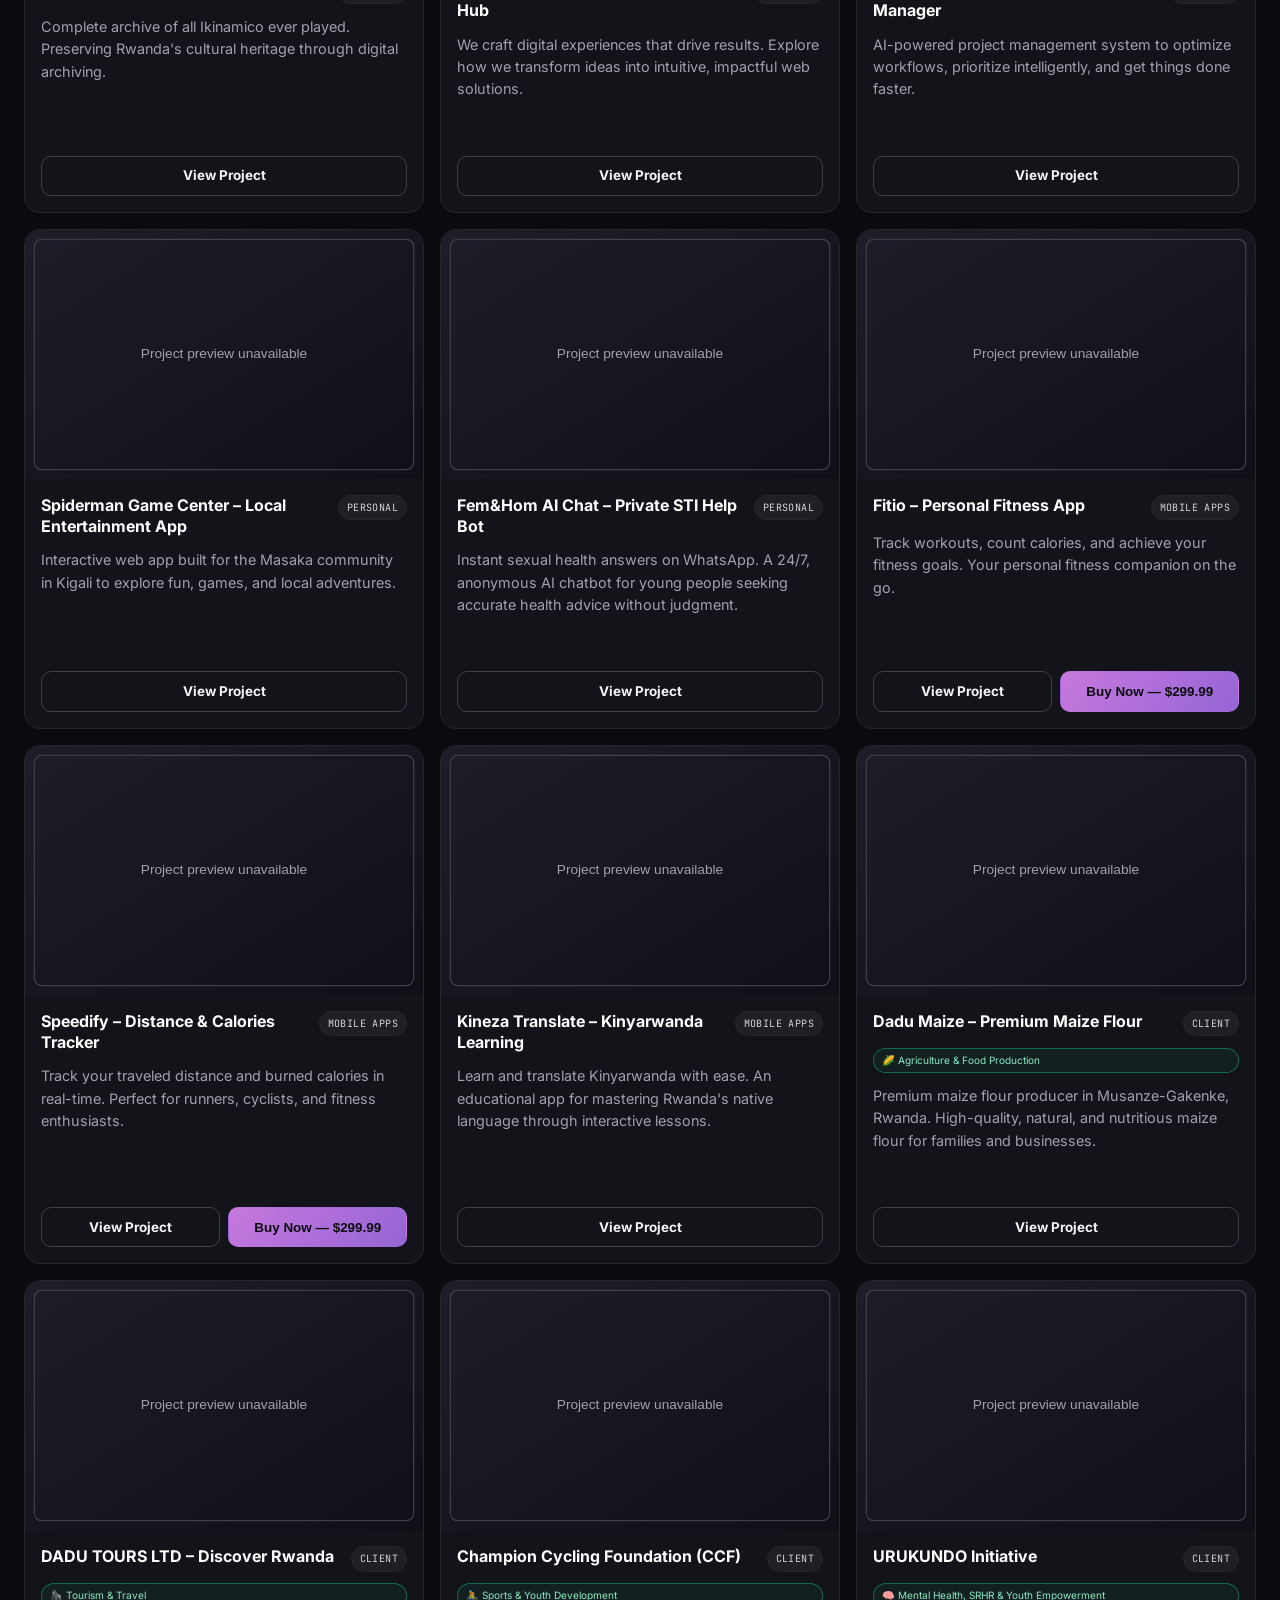
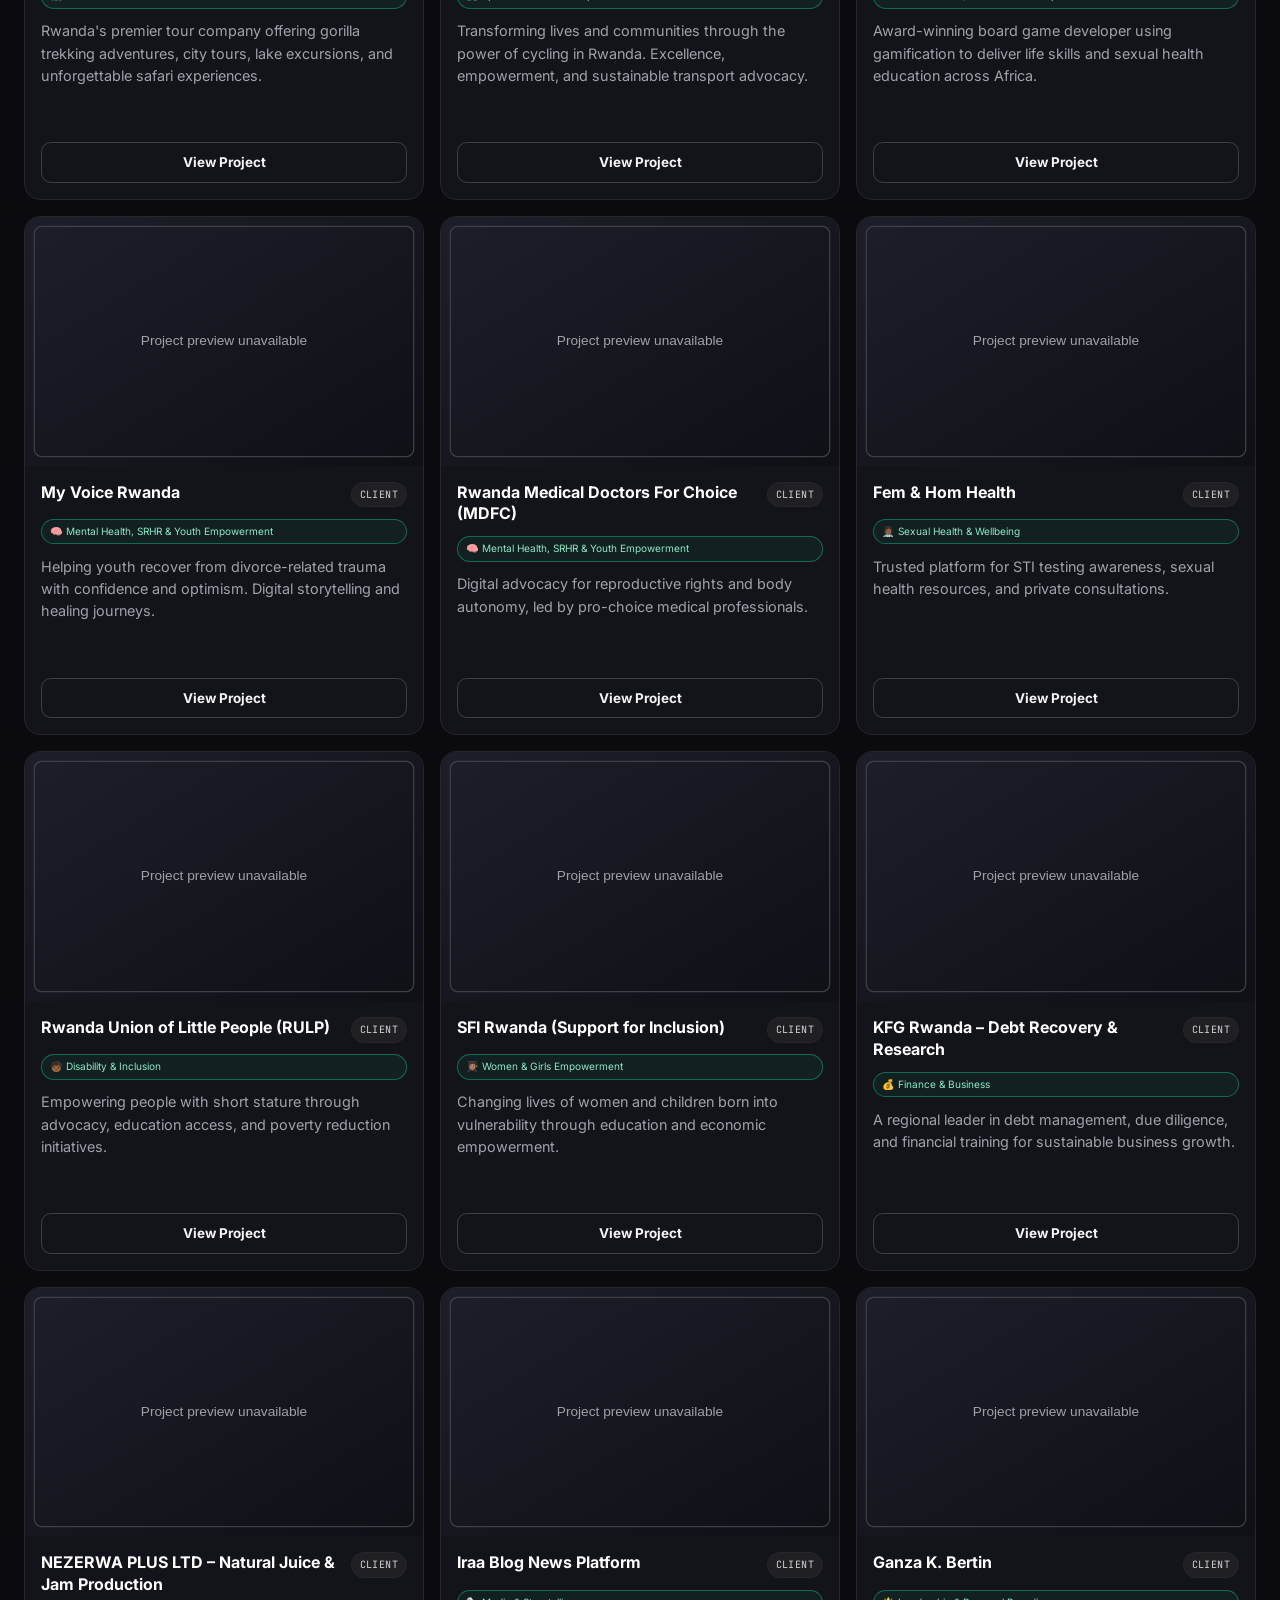
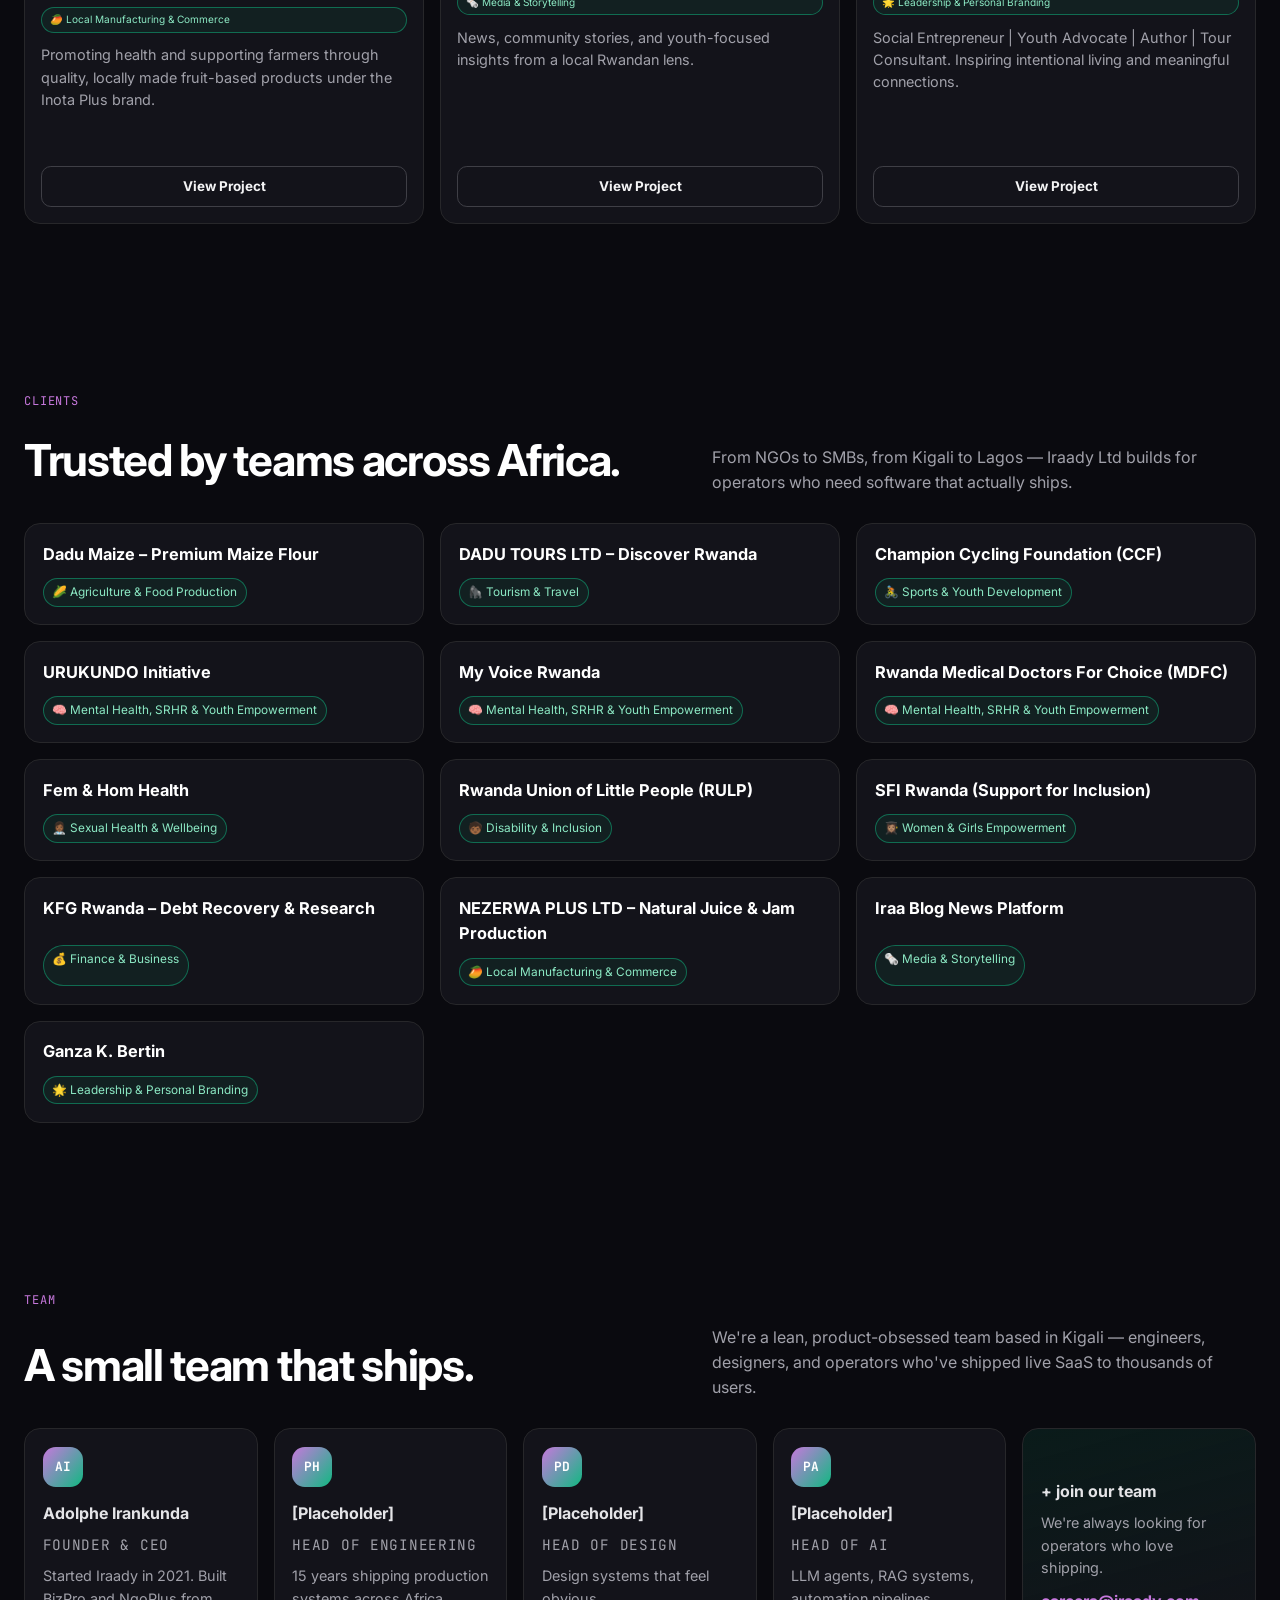
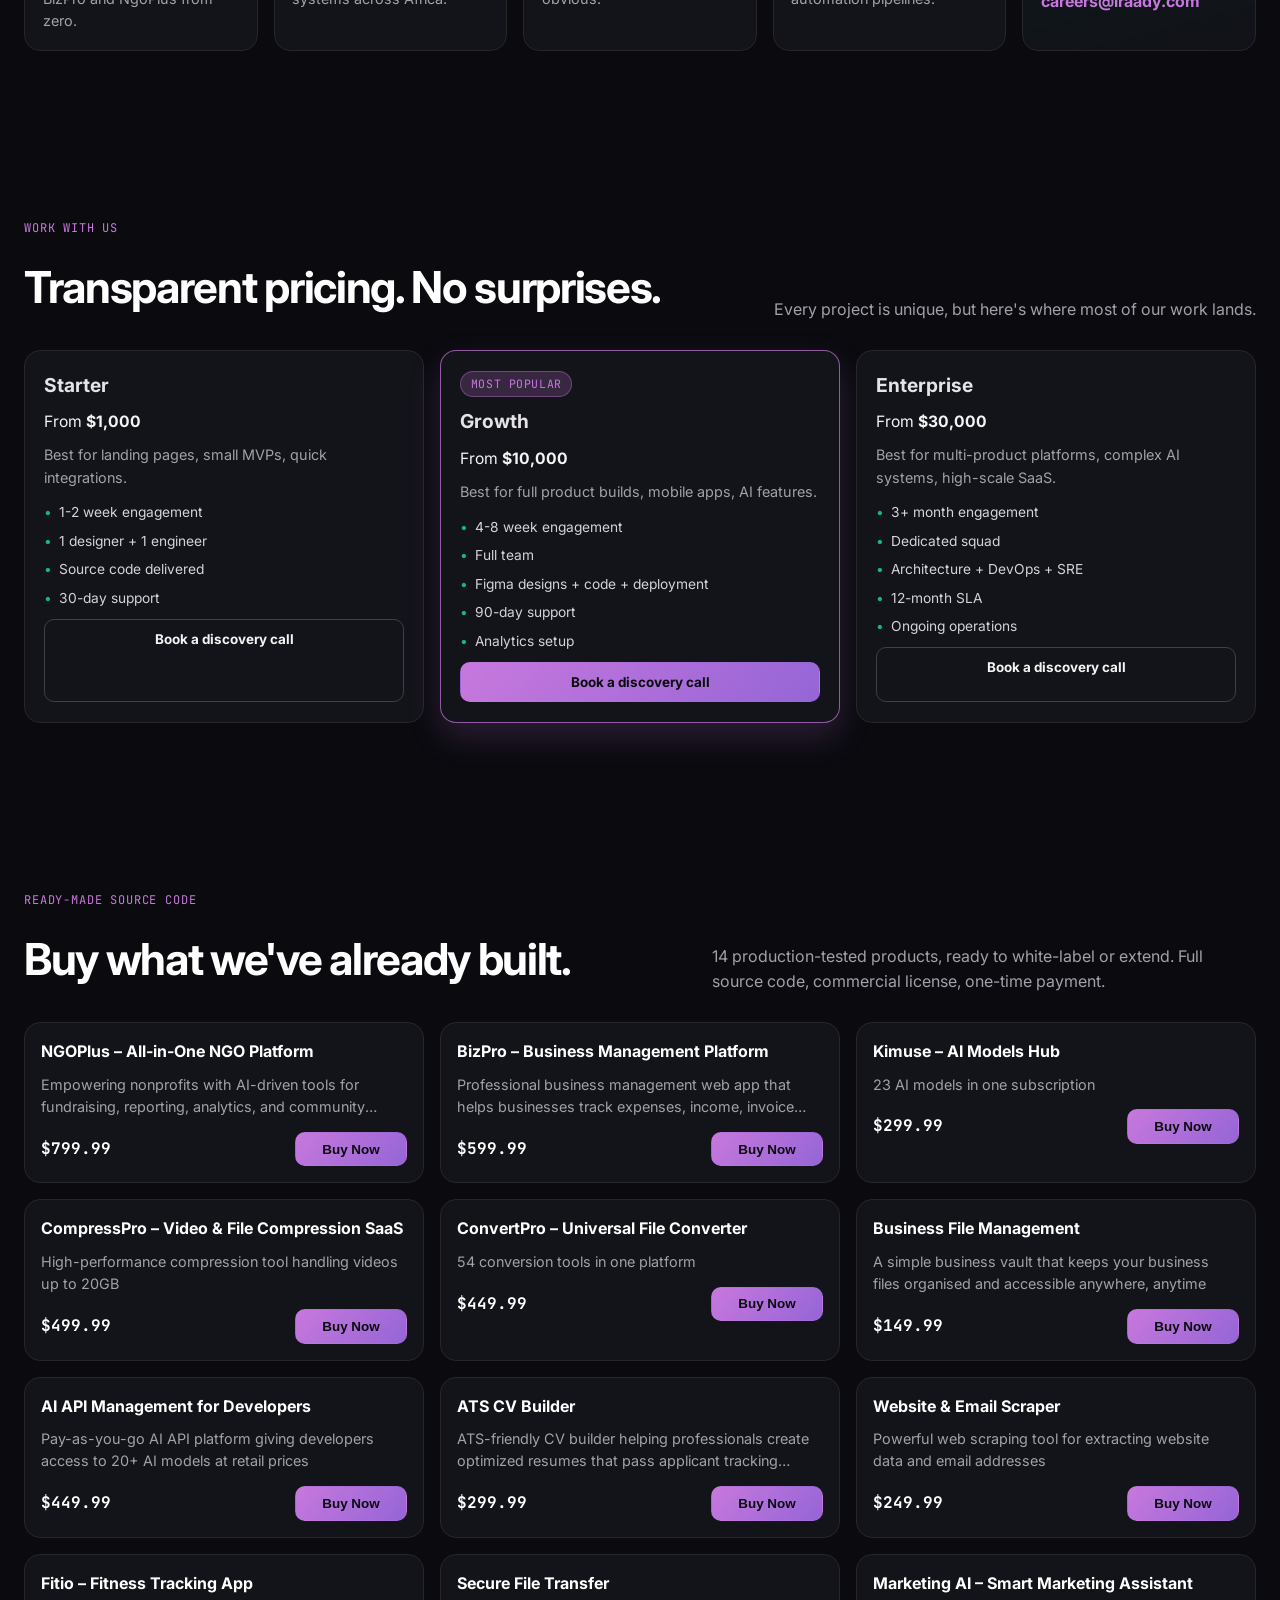
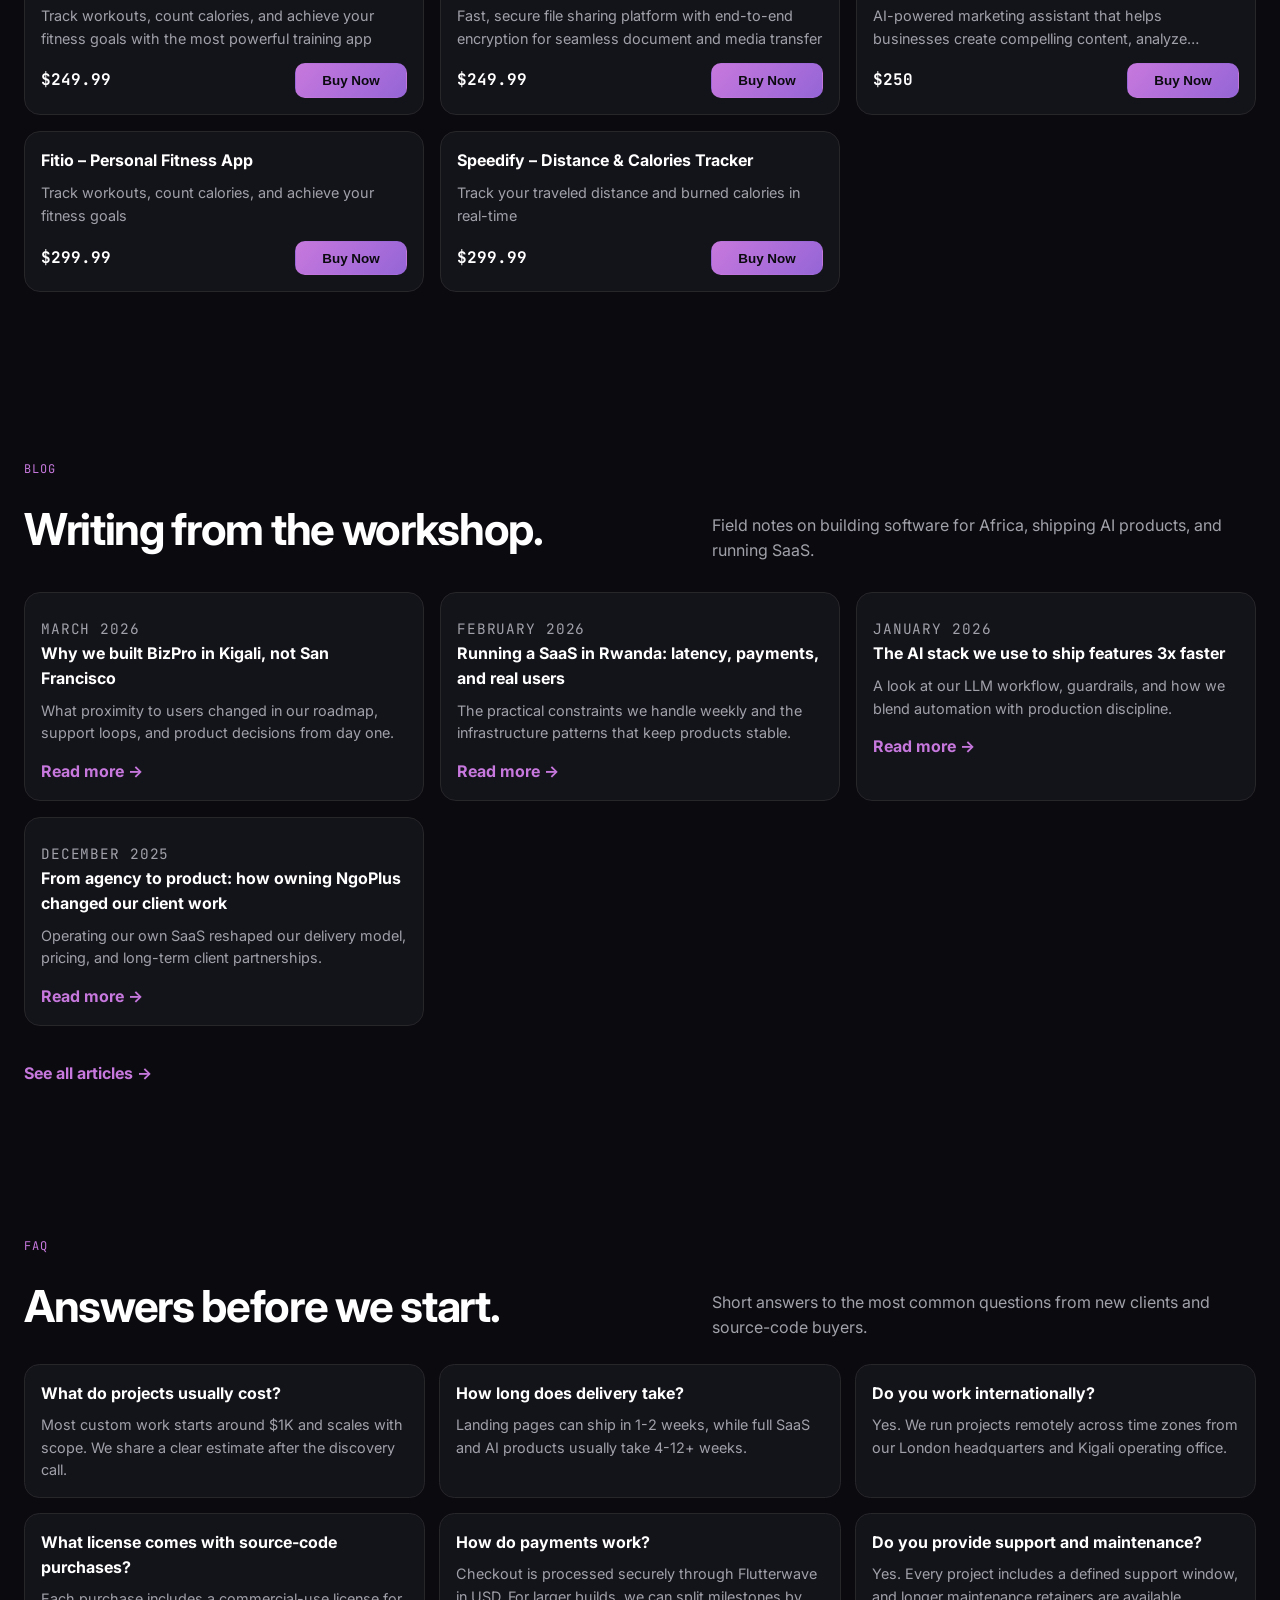
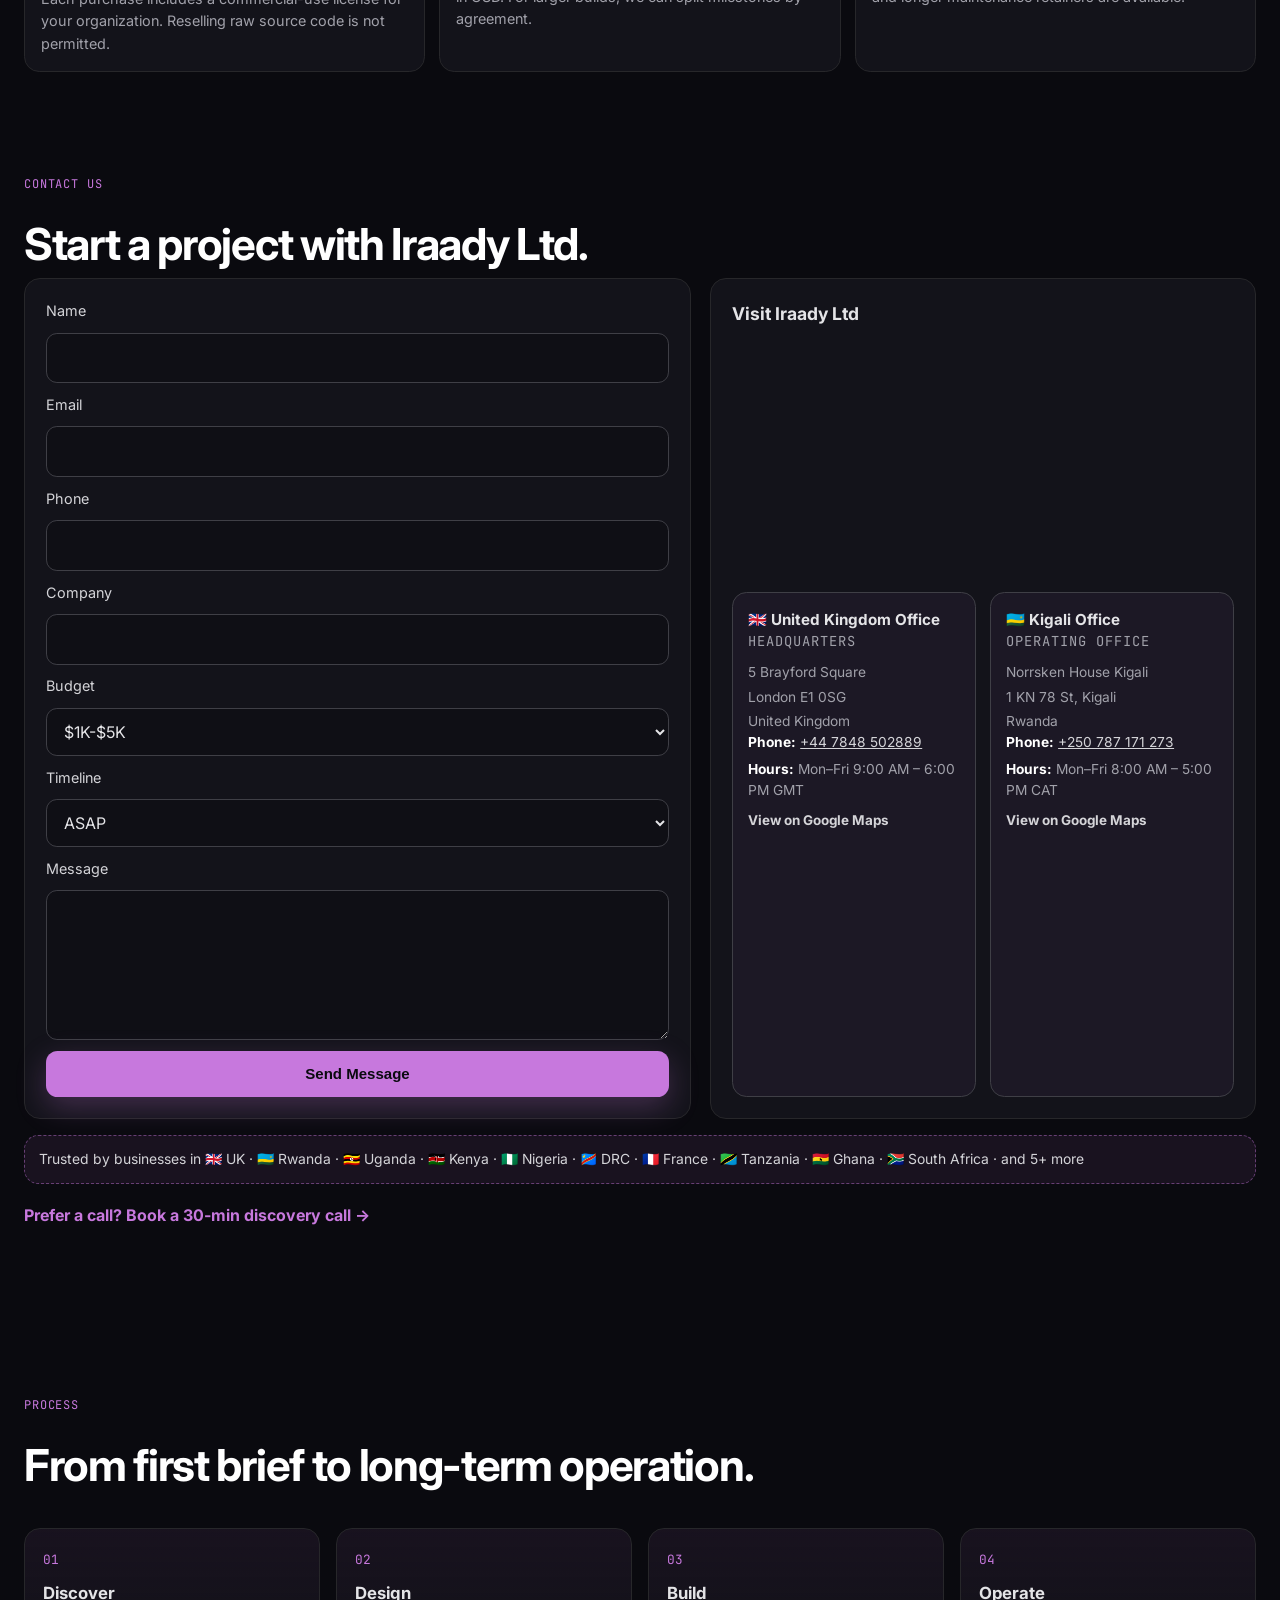
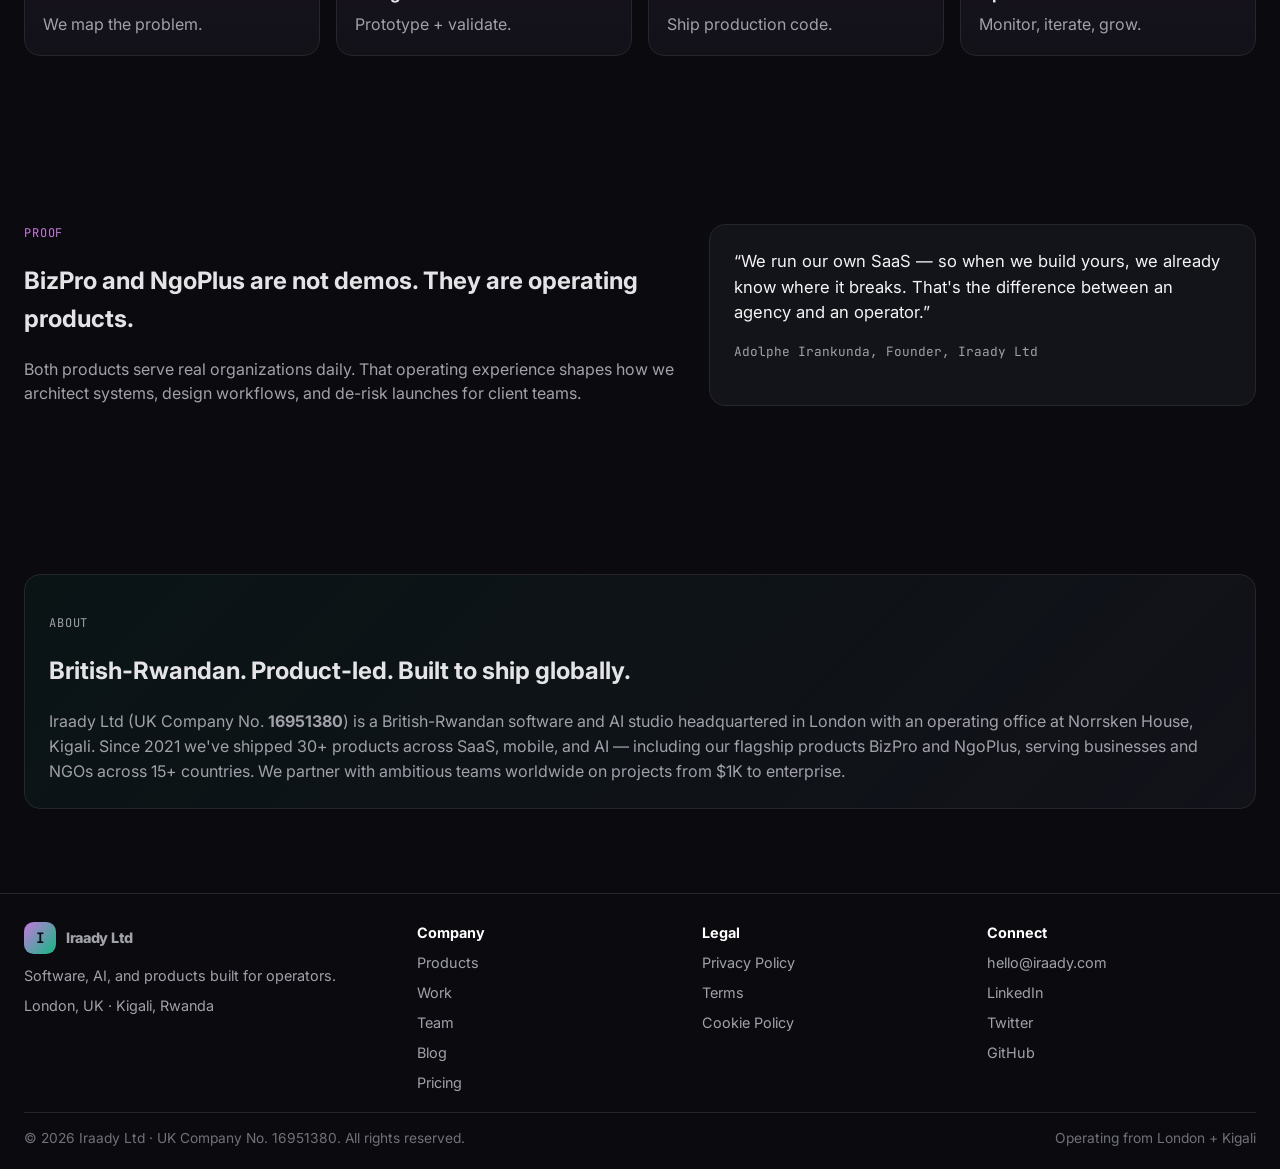
==== commit e836dedc: "v4: market readiness SEO trust audit fixes" ====
--- a/site-a-dark/index.html
+++ b/site-a-dark/index.html
@@ -5,10 +5,134 @@
   <meta name="viewport" content="width=device-width, initial-scale=1.0" />
   <title>Iraady Ltd — Software, AI, and Products from London &amp; Kigali</title>
   <meta name="description" content="Iraady Ltd is a British-Rwandan software &amp; AI studio headquartered in London with an operating office in Kigali. We build and run flagship products like BizPro and NgoPlus, and partner on projects from $1K to enterprise." />
+  <link rel="canonical" href="https://iraady.com/" />
+  <meta property="og:title" content="Iraady Ltd — Software, AI, and Products from London &amp; Kigali" />
+  <meta property="og:description" content="Iraady Ltd is a British-Rwandan software &amp; AI studio headquartered in London with an operating office in Kigali. We build and run flagship products like BizPro and NgoPlus, and partner on projects from $1K to enterprise." />
+  <meta property="og:type" content="website" />
+  <meta property="og:url" content="https://iraady.com/" />
+  <meta property="og:site_name" content="Iraady Ltd" />
+  <meta property="og:image" content="https://iraady.com/social-card.svg" />
+  <meta name="twitter:card" content="summary_large_image" />
+  <meta name="twitter:title" content="Iraady Ltd — Software, AI, and Products from London &amp; Kigali" />
+  <meta name="twitter:description" content="Iraady Ltd is a British-Rwandan software &amp; AI studio headquartered in London with an operating office in Kigali. We build and run flagship products like BizPro and NgoPlus, and partner on projects from $1K to enterprise." />
+  <meta name="twitter:image" content="https://iraady.com/social-card.svg" />
+  <meta name="theme-color" content="#0a0a0f" />
+  <link rel="icon" type="image/svg+xml" href="/favicon.svg" />
+  <link rel="apple-touch-icon" href="/apple-touch-icon.svg" />
   <link rel="preconnect" href="https://fonts.googleapis.com" />
   <link rel="preconnect" href="https://fonts.gstatic.com" crossorigin />
   <link href="https://fonts.googleapis.com/css2?family=Inter:wght@400;500;600;700;800&family=JetBrains+Mono:wght@400;500&display=swap" rel="stylesheet" />
   <link rel="stylesheet" href="styles.css" />
+  <script type="application/ld+json">
+    {
+      "@context": "https://schema.org",
+      "@graph": [
+        {
+          "@type": [
+            "Organization",
+            "SoftwareCompany"
+          ],
+          "@id": "https://iraady.com/#organization",
+          "name": "Iraady Ltd",
+          "url": "https://iraady.com/",
+          "logo": "https://iraady.com/logo.svg",
+          "foundingDate": "2021",
+          "telephone": [
+            "+447848502889",
+            "+250787171273"
+          ],
+          "areaServed": "global",
+          "address": [
+            {
+              "@type": "PostalAddress",
+              "streetAddress": "5 Brayford Square",
+              "addressLocality": "London",
+              "postalCode": "E1 0SG",
+              "addressCountry": "GB"
+            },
+            {
+              "@type": "PostalAddress",
+              "streetAddress": "Norrsken House Kigali, 1 KN 78 St",
+              "addressLocality": "Kigali",
+              "addressCountry": "RW"
+            }
+          ],
+          "contactPoint": [
+            {
+              "@type": "ContactPoint",
+              "telephone": "+447848502889",
+              "contactType": "sales",
+              "availableLanguage": [
+                "en"
+              ]
+            },
+            {
+              "@type": "ContactPoint",
+              "telephone": "+250787171273",
+              "contactType": "customer support",
+              "availableLanguage": [
+                "en"
+              ]
+            }
+          ]
+        },
+        {
+          "@type": "WebSite",
+          "@id": "https://iraady.com/#website",
+          "url": "https://iraady.com/",
+          "name": "Iraady Ltd",
+          "publisher": {
+            "@id": "https://iraady.com/#organization"
+          }
+        },
+        {
+          "@type": "Service",
+          "@id": "https://iraady.com/#service-software",
+          "serviceType": "Custom software development",
+          "provider": {
+            "@id": "https://iraady.com/#organization"
+          },
+          "areaServed": "global"
+        },
+        {
+          "@type": "Service",
+          "@id": "https://iraady.com/#service-ai",
+          "serviceType": "AI integration",
+          "provider": {
+            "@id": "https://iraady.com/#organization"
+          },
+          "areaServed": "global"
+        },
+        {
+          "@type": "Service",
+          "@id": "https://iraady.com/#service-mobile",
+          "serviceType": "Mobile app development",
+          "provider": {
+            "@id": "https://iraady.com/#organization"
+          },
+          "areaServed": "global"
+        },
+        {
+          "@type": "Product",
+          "@id": "https://iraady.com/#source-code-products",
+          "name": "Iraady Source Code Projects",
+          "description": "Production-tested project source code with commercial licenses.",
+          "brand": {
+            "@id": "https://iraady.com/#organization"
+          },
+          "offers": {
+            "@type": "AggregateOffer",
+            "url": "https://iraady.com/#shop",
+            "priceCurrency": "USD",
+            "availability": "https://schema.org/InStock",
+            "offerCount": 14,
+            "lowPrice": 149.99,
+            "highPrice": 799.99
+          }
+        }
+      ]
+    }
+  </script>
 </head>
 <body>
   <div class="bg-grid" aria-hidden="true"></div>
@@ -33,7 +157,7 @@
           <a href="#blog">Blog</a>
           <a href="#contact">Contact</a>
         </div>
-        <a class="nav-cta" href="#contact">Start a Project</a>
+        <a class="nav-cta" href="#contact">Start a project</a>
       </nav>
     </div>
   </header>
@@ -47,7 +171,7 @@
           <h1>We build the software <span>Africa actually uses.</span></h1>
           <p class="hero-sub">Iraady Ltd is a British-Rwandan product-led software &amp; AI studio headquartered in London with an operating office in Kigali. We operate BizPro, NgoPlus, and a portfolio of live SaaS serving thousands — and we partner on projects from $1K to enterprise.</p>
           <div class="hero-actions">
-            <a class="btn btn-primary" href="#contact">Book a Discovery Call</a>
+            <a class="btn btn-primary" href="#contact">Book a discovery call</a>
             <a class="btn btn-ghost" href="#work">See Our Work</a>
           </div>
         </div>
@@ -77,6 +201,12 @@
             <p>AI model hub with multiple workflows for content, coding, and productivity.</p>
           </article>
         </div>
+      </div>
+    </section>
+
+    <section class="trust-bar" aria-label="Trust indicators">
+      <div class="container">
+        <p>UK-registered company · Rwanda operating office · Secure Flutterwave checkout · GDPR-aware · Source-code licenses</p>
       </div>
     </section>
 
@@ -327,11 +457,47 @@
       </div>
     </section>
 
+    <section class="section faq-section" id="faq" aria-labelledby="faq-title">
+      <div class="container">
+        <p class="section-label">FAQ</p>
+        <div class="section-head">
+          <h2 id="faq-title">Answers before we start.</h2>
+          <p>Short answers to the most common questions from new clients and source-code buyers.</p>
+        </div>
+        <div class="faq-grid">
+          <article class="faq-card">
+            <h3>What do projects usually cost?</h3>
+            <p>Most custom work starts around $1K and scales with scope. We share a clear estimate after the discovery call.</p>
+          </article>
+          <article class="faq-card">
+            <h3>How long does delivery take?</h3>
+            <p>Landing pages can ship in 1-2 weeks, while full SaaS and AI products usually take 4-12+ weeks.</p>
+          </article>
+          <article class="faq-card">
+            <h3>Do you work internationally?</h3>
+            <p>Yes. We run projects remotely across time zones from our London headquarters and Kigali operating office.</p>
+          </article>
+          <article class="faq-card">
+            <h3>What license comes with source-code purchases?</h3>
+            <p>Each purchase includes a commercial-use license for your organization. Reselling raw source code is not permitted.</p>
+          </article>
+          <article class="faq-card">
+            <h3>How do payments work?</h3>
+            <p>Checkout is processed securely through Flutterwave in USD. For larger builds, we can split milestones by agreement.</p>
+          </article>
+          <article class="faq-card">
+            <h3>Do you provide support and maintenance?</h3>
+            <p>Yes. Every project includes a defined support window, and longer maintenance retainers are available.</p>
+          </article>
+        </div>
+      </div>
+    </section>
+
     <section class="section" id="contact" aria-labelledby="contact-title">
       <div class="container">
         <p class="section-label">Contact Us</p>
         <div class="section-head">
-          <h2 id="contact-title">Let's build something.</h2>
+          <h2 id="contact-title">Start a project with Iraady Ltd.</h2>
         </div>
         <div class="contact-grid">
           <form class="contact-form" id="contact-form" action="https://formsubmit.co/info@iraady.com" method="POST">
@@ -345,19 +511,13 @@
             <input id="contact-name" name="name" type="text" required />
 
             <label for="contact-email">Email</label>
-            <input id="contact-email" name="email" type="email" required />
+            <input id="contact-email" name="email" type="email" autocomplete="email" required />
+
+            <label for="contact-phone">Phone</label>
+            <input id="contact-phone" name="phone" type="tel" autocomplete="tel" required />
 
             <label for="contact-company">Company</label>
-            <input id="contact-company" name="company" type="text" />
-
-            <label for="contact-type">Project Type</label>
-            <select id="contact-type" name="projectType" required>
-              <option value="Website">Website</option>
-              <option value="Mobile App">Mobile App</option>
-              <option value="SaaS">SaaS</option>
-              <option value="AI Integration">AI Integration</option>
-              <option value="Other">Other</option>
-            </select>
+            <input id="contact-company" name="company" type="text" autocomplete="organization" />
 
             <label for="contact-budget">Budget</label>
             <select id="contact-budget" name="budget" required>
@@ -366,6 +526,15 @@
               <option value="$15K-$30K">$15K-$30K</option>
               <option value="$30K-$80K">$30K-$80K</option>
               <option value="$80K+">$80K+</option>
+            </select>
+
+            <label for="contact-timeline">Timeline</label>
+            <select id="contact-timeline" name="timeline" required>
+              <option value="ASAP">ASAP</option>
+              <option value="2-4 weeks">2-4 weeks</option>
+              <option value="1-2 months">1-2 months</option>
+              <option value="2-3 months">2-3 months</option>
+              <option value="3+ months">3+ months</option>
             </select>
 
             <label for="contact-message">Message</label>
@@ -501,6 +670,10 @@
     <button type="button" id="cookie-ack">Got it</button>
   </div>
 
+  <noscript>
+    <p class="noscript-note">JavaScript is disabled. Portfolio filtering and in-page checkout need JavaScript, but you can still contact us via <a href="mailto:hello@iraady.com">hello@iraady.com</a>.</p>
+  </noscript>
+
   <a class="whatsapp-float" href="https://wa.me/250787171273?text=Hi%20Iraady%20Ltd%2C%20I%27m%20interested%20in%20your%20services." target="_blank" rel="noopener noreferrer" aria-label="Chat on WhatsApp">
     <svg viewBox="0 0 32 32" fill="white" width="28" height="28"><path d="M16 .396C7.164.396 0 7.56 0 16.396c0 2.887.788 5.587 2.154 7.918L.02 31.604l7.43-2.118A15.93 15.93 0 0 0 16 32.396c8.836 0 16-7.164 16-16s-7.164-16-16-16zm0 29.334a13.33 13.33 0 0 1-6.77-1.84l-.486-.286-4.42 1.26 1.17-4.316-.318-.498A13.33 13.33 0 1 1 16 29.73zm7.33-9.9c-.4-.2-2.37-1.17-2.74-1.3-.37-.14-.64-.2-.9.2-.27.4-1.03 1.3-1.27 1.56-.23.27-.47.3-.87.1-.4-.2-1.7-.63-3.24-2.01-1.2-1.07-2.01-2.4-2.25-2.8-.23-.4-.03-.62.18-.82.18-.18.4-.47.6-.7.2-.23.27-.4.4-.67.13-.27.07-.5-.03-.7-.1-.2-.9-2.17-1.23-2.97-.32-.78-.65-.67-.9-.68l-.77-.02c-.27 0-.7.1-1.07.5-.37.4-1.4 1.37-1.4 3.34 0 1.97 1.43 3.87 1.63 4.14.2.27 2.83 4.33 6.87 6.07.96.42 1.7.67 2.28.86.96.3 1.83.26 2.52.16.77-.12 2.37-.97 2.7-1.9.33-.94.33-1.74.23-1.9-.1-.17-.37-.27-.77-.47z"/></svg>
   </a>
--- a/site-a-dark/styles.css
+++ b/site-a-dark/styles.css
@@ -359,6 +359,21 @@
 
 .metrics {
   padding: 1.4rem 0 1rem;
+}
+
+.trust-bar {
+  padding: 0.35rem 0 0.8rem;
+}
+
+.trust-bar p {
+  margin: 0;
+  border: 1px solid rgba(199, 120, 221, 0.45);
+  border-radius: 999px;
+  background: rgba(19, 19, 26, 0.92);
+  padding: 0.7rem 1rem;
+  color: #d4d4d8;
+  font-size: 0.86rem;
+  text-align: center;
 }
 
 .metric-grid {
@@ -996,6 +1011,37 @@
 .about-box p {
   margin: 0.9rem 0 0;
   color: var(--muted);
+}
+
+.faq-section {
+  padding-top: 4.2rem;
+  padding-bottom: 1.2rem;
+}
+
+.faq-grid {
+  margin-top: 1.5rem;
+  display: grid;
+  grid-template-columns: repeat(3, minmax(0, 1fr));
+  gap: 0.9rem;
+}
+
+.faq-card {
+  border: 1px solid var(--border);
+  border-radius: 0.95rem;
+  background: var(--card);
+  padding: 1rem;
+}
+
+.faq-card h3 {
+  margin: 0;
+  color: #ffffff;
+  font-size: 1rem;
+}
+
+.faq-card p {
+  margin: 0.55rem 0 0;
+  color: var(--muted);
+  font-size: 0.9rem;
 }
 
 .contact-grid {
@@ -1328,6 +1374,20 @@
   cursor: pointer;
 }
 
+.noscript-note {
+  margin: 1rem 24px 0;
+  border: 1px solid #3f3f46;
+  border-radius: 0.9rem;
+  background: rgba(10, 10, 15, 0.94);
+  color: #d4d4d8;
+  padding: 0.75rem 0.9rem;
+  font-size: 0.84rem;
+}
+
+.noscript-note a {
+  color: var(--violet);
+}
+
 .whatsapp-float {
   position: fixed;
   right: 24px;
@@ -1485,6 +1545,7 @@
   }
 
   .services-grid,
+  .faq-grid,
   .process-grid,
   .team-grid,
   .metric-grid {
@@ -1548,6 +1609,7 @@
 
   .products-grid,
   .services-grid,
+  .faq-grid,
   .project-grid,
   .clients-grid,
   .team-grid,
@@ -1602,6 +1664,11 @@
     align-items: flex-start;
   }
 
+  .noscript-note {
+    margin-left: 12px;
+    margin-right: 12px;
+  }
+
   .whatsapp-float {
     right: 16px;
     bottom: 16px;
